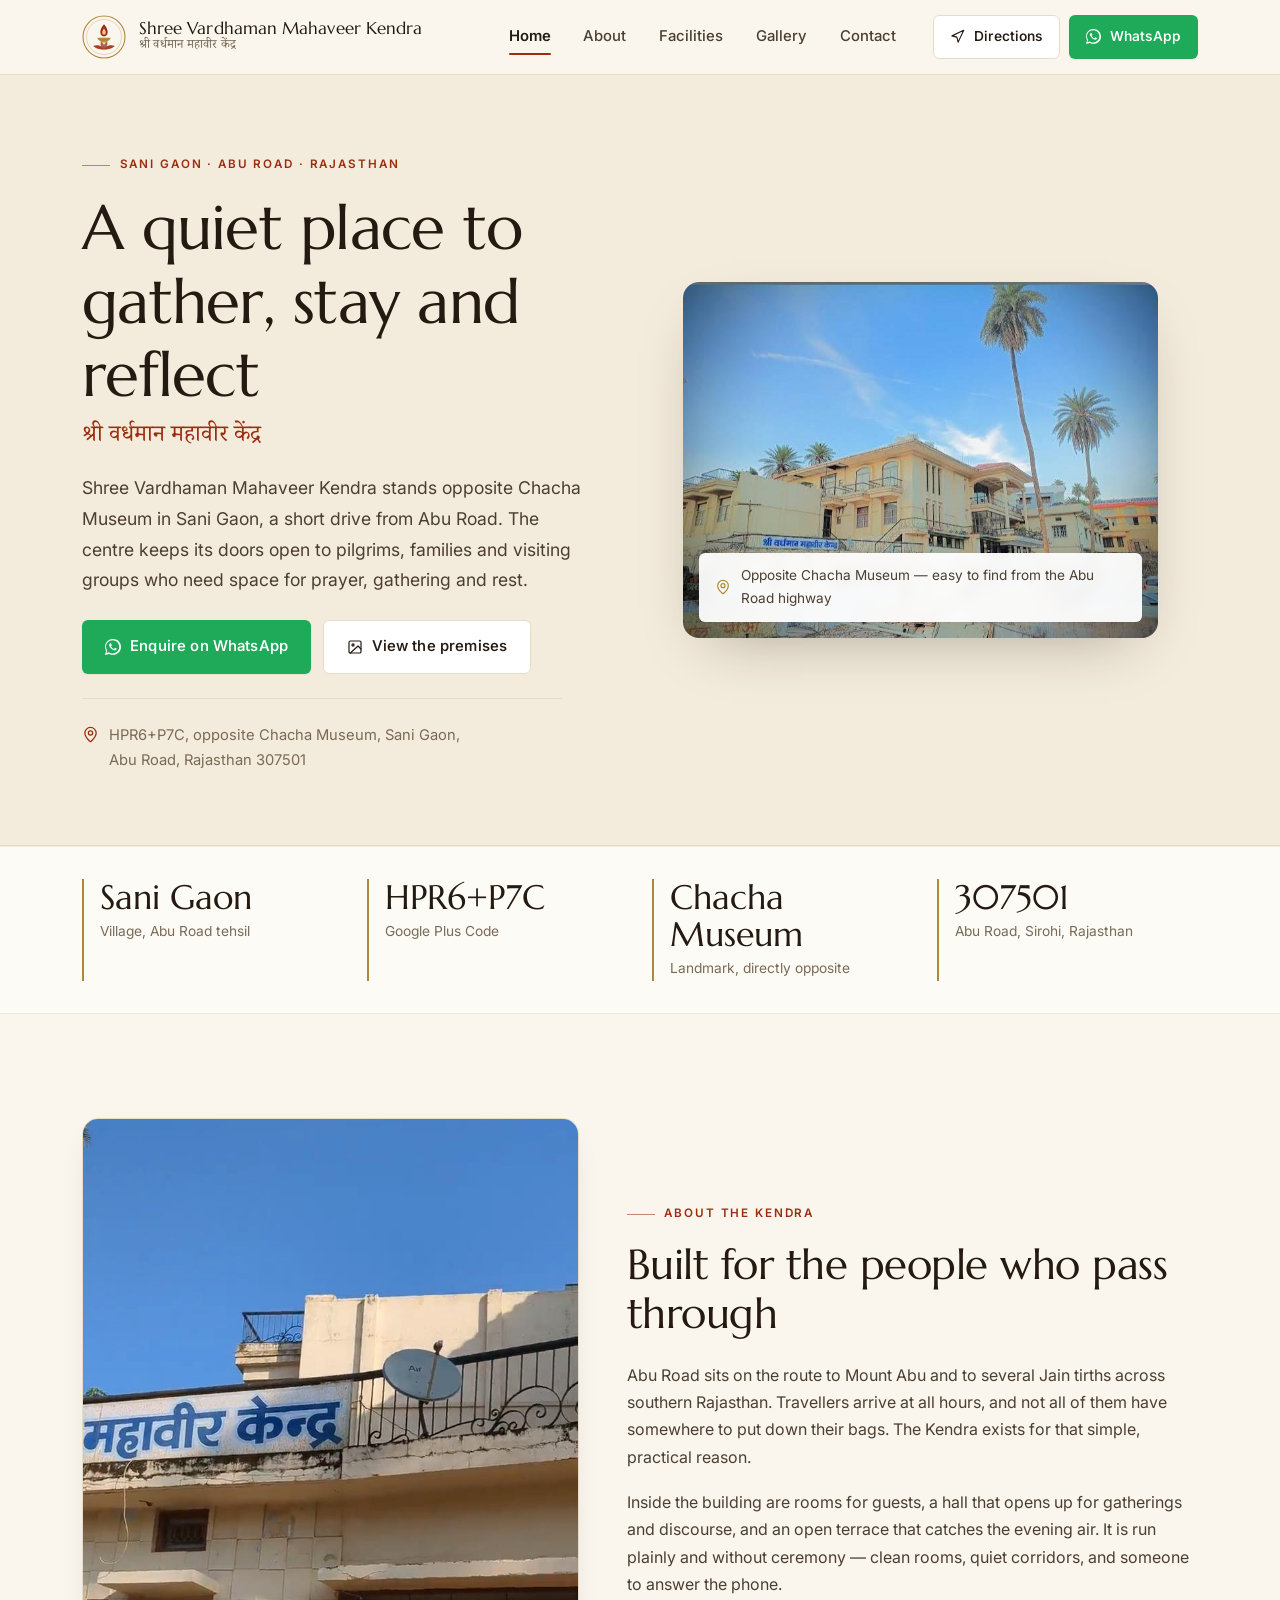
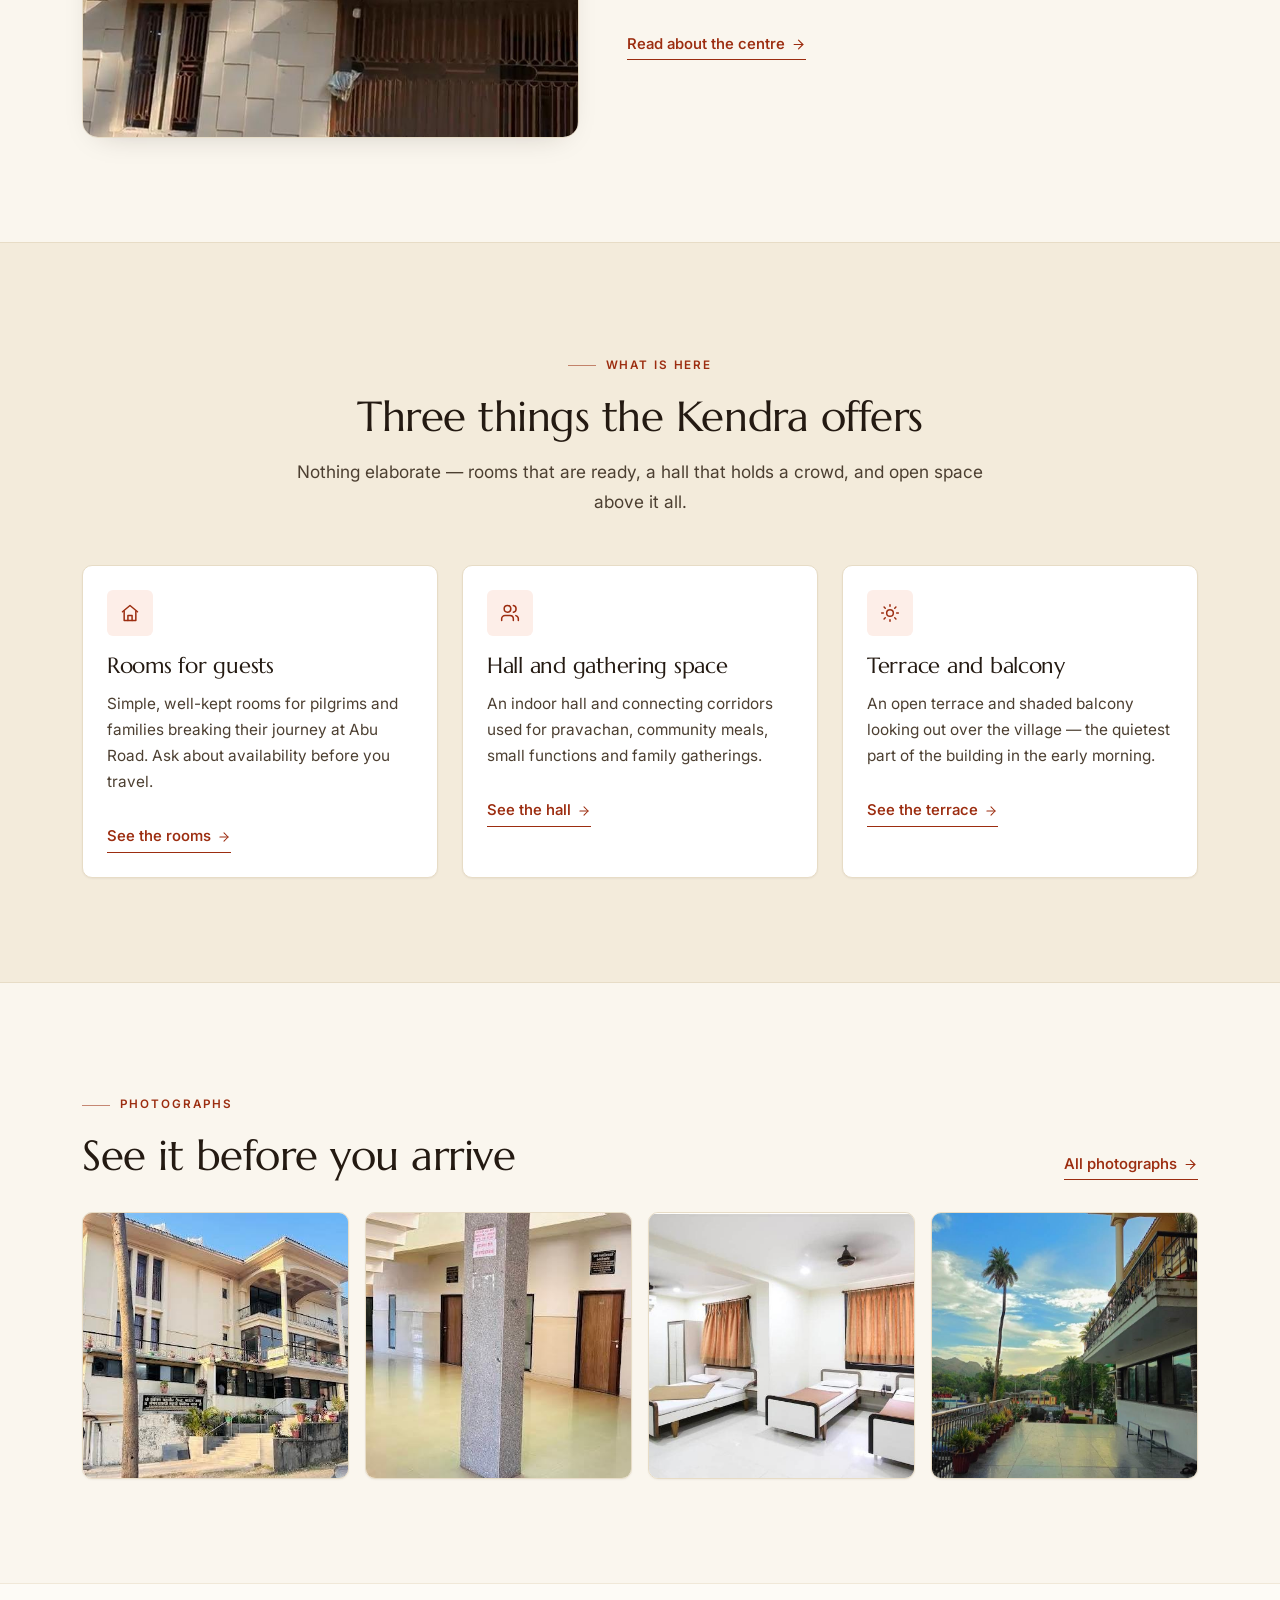
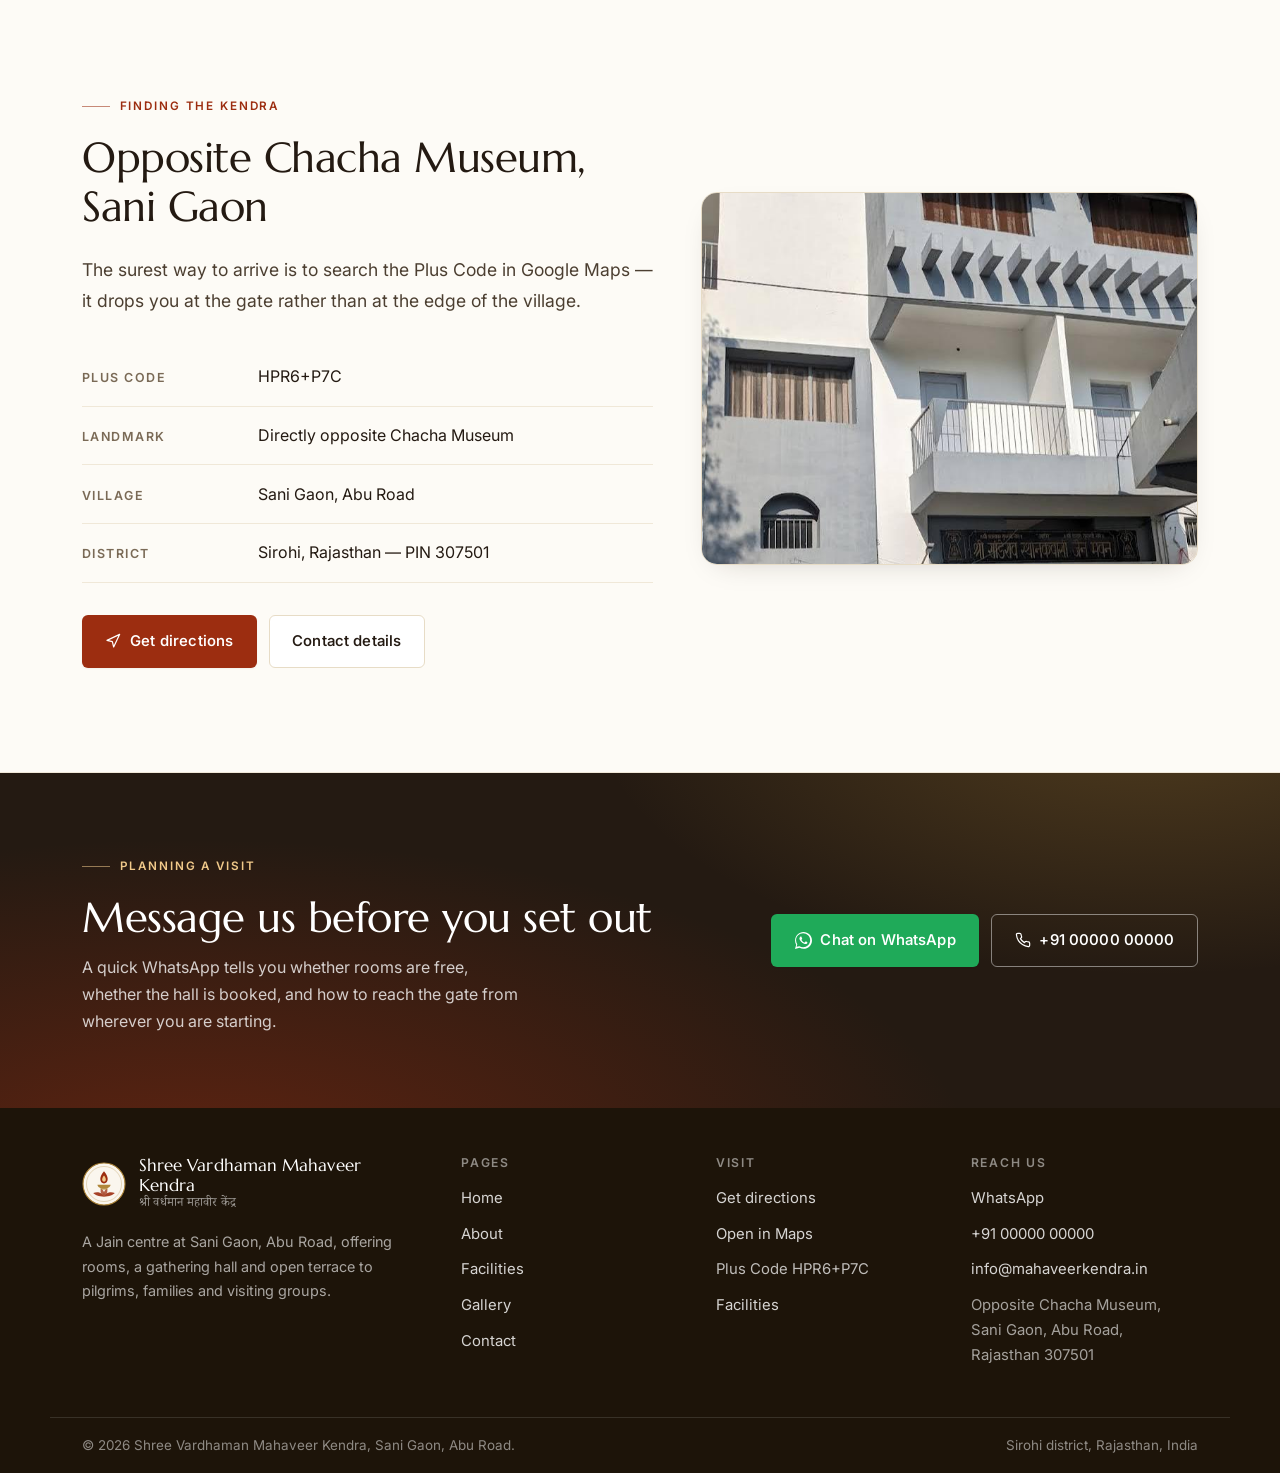
==== index.html @ c3f1556b "Build five-page static site for Shree Vardhaman Mahaveer Kendra Replaces the single-page Hindi proto" ====
<!DOCTYPE html>
<html lang="en">
<head>
<meta charset="UTF-8">
<meta name="viewport" content="width=device-width, initial-scale=1">
<title>Shree Vardhaman Mahaveer Kendra — Sani Gaon, Abu Road, Rajasthan</title>
<meta name="description" content="Shree Vardhaman Mahaveer Kendra is a Jain centre at Sani Gaon, Abu Road, Rajasthan, opposite Chacha Museum. See the premises, facilities, photographs, address and directions.">
<link rel="canonical" href="https://mahaveerkendra.in/">
<meta name="robots" content="index, follow">

<meta property="og:type" content="website">
<meta property="og:title" content="Shree Vardhaman Mahaveer Kendra — Sani Gaon, Abu Road">
<meta property="og:description" content="A Jain centre at Sani Gaon, Abu Road, Rajasthan, opposite Chacha Museum. Premises, facilities, photographs and directions.">
<meta property="og:image" content="assets/images/exterior.jpeg">
<meta property="og:locale" content="en_IN">
<meta name="twitter:card" content="summary_large_image">
<meta name="twitter:title" content="Shree Vardhaman Mahaveer Kendra">
<meta name="twitter:description" content="A Jain centre at Sani Gaon, Abu Road, Rajasthan, opposite Chacha Museum.">
<meta name="twitter:image" content="assets/images/exterior.jpeg">

<link rel="icon" type="image/svg+xml" href="assets/img/kendra-mark.svg">
<link rel="preconnect" href="https://fonts.googleapis.com">
<link rel="preconnect" href="https://fonts.gstatic.com" crossorigin>
<link href="https://fonts.googleapis.com/css2?family=Marcellus&family=Inter:wght@400;500;600&family=Noto+Serif+Devanagari:wght@400;600&display=swap" rel="stylesheet">
<link rel="stylesheet" href="assets/css/site.css">
<noscript><style>.reveal{opacity:1!important;transform:none!important}</style></noscript>
</head>
<body>

<a class="skip-link" href="#main">Skip to content</a>

<!-- Icon sprite ------------------------------------------------------------ -->
<svg width="0" height="0" style="position:absolute" aria-hidden="true" focusable="false">
  <defs>
    <g id="i-pin" fill="none" stroke="currentColor" stroke-width="1.8" stroke-linecap="round" stroke-linejoin="round">
      <path d="M20 10c0 4.993-5.539 10.193-7.399 11.799a1 1 0 0 1-1.202 0C9.539 20.193 4 14.993 4 10a8 8 0 0 1 16 0"/><circle cx="12" cy="10" r="3"/>
    </g>
    <g id="i-nav" fill="none" stroke="currentColor" stroke-width="1.8" stroke-linecap="round" stroke-linejoin="round">
      <path d="M3 11l19-9-9 19-2-8-8-2z"/>
    </g>
    <g id="i-phone" fill="none" stroke="currentColor" stroke-width="1.8" stroke-linecap="round" stroke-linejoin="round">
      <path d="M22 16.92v3a2 2 0 0 1-2.18 2 19.79 19.79 0 0 1-8.63-3.07 19.5 19.5 0 0 1-6-6 19.79 19.79 0 0 1-3.07-8.67A2 2 0 0 1 4.11 2h3a2 2 0 0 1 2 1.72 12.84 12.84 0 0 0 .7 2.81 2 2 0 0 1-.45 2.11L8.09 9.91a16 16 0 0 0 6 6l1.27-1.27a2 2 0 0 1 2.11-.45 12.84 12.84 0 0 0 2.81.7A2 2 0 0 1 22 16.92z"/>
    </g>
    <g id="i-mail" fill="none" stroke="currentColor" stroke-width="1.8" stroke-linecap="round" stroke-linejoin="round">
      <rect x="2" y="4" width="20" height="16" rx="2"/><path d="m22 7-8.97 5.7a1.94 1.94 0 0 1-2.06 0L2 7"/>
    </g>
    <g id="i-arrow" fill="none" stroke="currentColor" stroke-width="1.8" stroke-linecap="round" stroke-linejoin="round">
      <path d="M5 12h14"/><path d="m12 5 7 7-7 7"/>
    </g>
    <g id="i-check" fill="none" stroke="currentColor" stroke-width="2.1" stroke-linecap="round" stroke-linejoin="round">
      <path d="M20 6 9 17l-5-5"/>
    </g>
    <g id="i-clock" fill="none" stroke="currentColor" stroke-width="1.8" stroke-linecap="round" stroke-linejoin="round">
      <circle cx="12" cy="12" r="9"/><path d="M12 7v5l3.5 2"/>
    </g>
    <g id="i-home" fill="none" stroke="currentColor" stroke-width="1.8" stroke-linecap="round" stroke-linejoin="round">
      <path d="M3 10.5 12 3l9 7.5"/><path d="M5 9.8V21h14V9.8"/><path d="M9.5 21v-6h5v6"/>
    </g>
    <g id="i-users" fill="none" stroke="currentColor" stroke-width="1.8" stroke-linecap="round" stroke-linejoin="round">
      <path d="M16 21v-2a4 4 0 0 0-4-4H6a4 4 0 0 0-4 4v2"/><circle cx="9" cy="7" r="4"/><path d="M22 21v-2a4 4 0 0 0-3-3.87"/><path d="M16 3.13A4 4 0 0 1 16 11"/>
    </g>
    <g id="i-image" fill="none" stroke="currentColor" stroke-width="1.8" stroke-linecap="round" stroke-linejoin="round">
      <rect x="3" y="3" width="18" height="18" rx="2"/><circle cx="9" cy="9" r="1.6"/><path d="m21 15-4.5-4.5L5 21"/>
    </g>
    <g id="i-sun" fill="none" stroke="currentColor" stroke-width="1.8" stroke-linecap="round" stroke-linejoin="round">
      <circle cx="12" cy="12" r="4"/><path d="M12 2v2M12 20v2M2 12h2M20 12h2M4.9 4.9l1.4 1.4M17.7 17.7l1.4 1.4M19.1 4.9l-1.4 1.4M6.3 17.7l-1.4 1.4"/>
    </g>
    <g id="i-copy" fill="none" stroke="currentColor" stroke-width="1.8" stroke-linecap="round" stroke-linejoin="round">
      <rect x="9" y="9" width="12" height="12" rx="2"/><path d="M5 15H4a2 2 0 0 1-2-2V4a2 2 0 0 1 2-2h9a2 2 0 0 1 2 2v1"/>
    </g>
    <g id="i-left" fill="none" stroke="currentColor" stroke-width="2" stroke-linecap="round" stroke-linejoin="round">
      <path d="m15 18-6-6 6-6"/>
    </g>
    <g id="i-right" fill="none" stroke="currentColor" stroke-width="2" stroke-linecap="round" stroke-linejoin="round">
      <path d="m9 18 6-6-6-6"/>
    </g>
    <g id="i-x" fill="none" stroke="currentColor" stroke-width="2" stroke-linecap="round" stroke-linejoin="round">
      <path d="M18 6 6 18M6 6l12 12"/>
    </g>
    <g id="i-bars" fill="none" stroke="currentColor" stroke-width="1.8" stroke-linecap="round">
      <path d="M4 7h16M4 12h16M4 17h16"/>
    </g>
    <path id="i-wa" fill="currentColor" d="M17.472 14.382c-.297-.149-1.758-.867-2.03-.967-.273-.099-.471-.148-.67.15-.197.297-.767.966-.94 1.164-.173.199-.347.223-.644.075-.297-.15-1.255-.463-2.39-1.475-.883-.788-1.48-1.761-1.653-2.059-.173-.297-.018-.458.13-.606.134-.133.347-.347.52-.52.174-.174.232-.298.347-.497.115-.198.057-.371-.058-.52-.116-.148-.64-1.544-.877-2.11-.232-.556-.468-.48-.643-.49-.167-.008-.357-.01-.547-.01-.19 0-.498.07-.757.37-.26.3-.99.967-.99 2.36 0 1.392 1.014 2.737 1.155 2.926.14.19 1.95 2.98 4.72 4.18.66.284 1.175.454 1.577.58.663.21 1.266.18 1.743.11.52-.077 1.6-.654 1.826-1.286.226-.632.226-1.174.158-1.286-.067-.112-.26-.18-.557-.33m-5.446 7.443h-.016c-1.77 0-3.524-.48-5.055-1.38l-.36-.214-3.75.975 1.005-3.645-.239-.375c-.99-1.576-1.516-3.391-1.516-5.26 0-5.445 4.455-9.885 9.942-9.885 2.654 0 5.145 1.035 7.021 2.91 1.875 1.859 2.909 4.35 2.909 6.99-.004 5.444-4.46 9.885-9.935 9.885M20.52 3.449C18.24 1.245 15.24 0 12.045 0 5.463 0 .104 5.334.101 11.893c0 2.096.549 4.14 1.595 5.945L0 24l6.335-1.652c1.746.943 3.7 1.444 5.71 1.447 6.585 0 11.946-5.336 11.95-11.896 0-3.176-1.24-6.165-3.495-8.411"/>
  </defs>
</svg>

<!-- Header ---------------------------------------------------------------- -->
<header class="masthead">
  <div class="shell masthead__bar">
    <a class="brand" href="index.html" aria-label="Shree Vardhaman Mahaveer Kendra — home">
      <img class="brand__mark" src="assets/img/kendra-mark.svg" alt="" width="44" height="44">
      <span class="brand__text">
        <span class="brand__en">Shree Vardhaman Mahaveer Kendra</span>
        <span class="brand__hi">श्री वर्धमान महावीर केंद्र</span>
      </span>
    </a>

    <nav class="nav" aria-label="Main">
      <a class="nav__link" href="index.html" aria-current="page">Home</a>
      <a class="nav__link" href="about.html">About</a>
      <a class="nav__link" href="facilities.html">Facilities</a>
      <a class="nav__link" href="gallery.html">Gallery</a>
      <a class="nav__link" href="contact.html">Contact</a>
    </nav>

    <div class="masthead__actions">
      <a class="btn btn--ghost btn--sm" href="#" data-dir>
        <svg width="15" height="15" viewBox="0 0 24 24" aria-hidden="true"><use href="#i-nav"/></svg>
        Directions
      </a>
      <a class="btn btn--wa btn--sm" href="#" data-wa>
        <svg width="15" height="15" viewBox="0 0 24 24" aria-hidden="true"><use href="#i-wa"/></svg>
        WhatsApp
      </a>
    </div>

    <button class="burger" type="button" aria-expanded="false" aria-controls="site-drawer" aria-label="Open menu">
      <svg class="burger__bars" width="22" height="22" viewBox="0 0 24 24" aria-hidden="true"><use href="#i-bars"/></svg>
      <svg class="burger__x" width="20" height="20" viewBox="0 0 24 24" aria-hidden="true"><use href="#i-x"/></svg>
    </button>
  </div>

  <div class="drawer" id="site-drawer">
    <div class="shell">
      <ul class="drawer__list">
        <li><a href="index.html" aria-current="page">Home</a></li>
        <li><a href="about.html">About</a></li>
        <li><a href="facilities.html">Facilities</a></li>
        <li><a href="gallery.html">Gallery</a></li>
        <li><a href="contact.html">Contact</a></li>
      </ul>
      <div class="drawer__actions">
        <a class="btn btn--wa btn--block" href="#" data-wa>
          <svg width="16" height="16" viewBox="0 0 24 24" aria-hidden="true"><use href="#i-wa"/></svg>
          Chat on WhatsApp
        </a>
        <a class="btn btn--ghost btn--block" href="#" data-dir>
          <svg width="16" height="16" viewBox="0 0 24 24" aria-hidden="true"><use href="#i-nav"/></svg>
          Get directions
        </a>
      </div>
    </div>
  </div>
</header>

<main id="main">

  <!-- Hero ---------------------------------------------------------------- -->
  <section class="hero">
    <div class="shell hero__grid">
      <div class="hero__copy">
        <p class="eyebrow">Sani Gaon · Abu Road · Rajasthan</p>
        <h1>A quiet place to gather, stay and reflect</h1>
        <p class="hero__hi">श्री वर्धमान महावीर केंद्र</p>
        <p class="lede hero__lede">
          Shree Vardhaman Mahaveer Kendra stands opposite Chacha Museum in Sani Gaon,
          a short drive from Abu Road. The centre keeps its doors open to pilgrims,
          families and visiting groups who need space for prayer, gathering and rest.
        </p>

        <div class="btn-row hero__btns">
          <a class="btn btn--wa" href="#" data-wa>
            <svg width="16" height="16" viewBox="0 0 24 24" aria-hidden="true"><use href="#i-wa"/></svg>
            Enquire on WhatsApp
          </a>
          <a class="btn btn--ghost" href="gallery.html">
            <svg width="16" height="16" viewBox="0 0 24 24" aria-hidden="true"><use href="#i-image"/></svg>
            View the premises
          </a>
        </div>

        <p class="hero__meta">
          <svg width="17" height="17" viewBox="0 0 24 24" aria-hidden="true"><use href="#i-pin"/></svg>
          <span>HPR6+P7C, opposite Chacha Museum, Sani Gaon,<br>Abu Road, Rajasthan 307501</span>
        </p>
      </div>

      <figure class="hero__figure">
        <img src="assets/images/exterior.jpeg"
             alt="The exterior of Shree Vardhaman Mahaveer Kendra in Sani Gaon, Abu Road"
             width="1200" height="900" fetchpriority="high">
        <figcaption class="hero__badge">
          <svg width="16" height="16" viewBox="0 0 24 24" aria-hidden="true"><use href="#i-pin"/></svg>
          <span>Opposite Chacha Museum — easy to find from the Abu Road highway</span>
        </figcaption>
      </figure>
    </div>
  </section>

  <!-- Quick facts --------------------------------------------------------- -->
  <section class="section--alt">
    <div class="shell" style="padding-block: var(--s5)">
      <div class="stats reveal">
        <div class="stat">
          <p class="stat__n">Sani Gaon</p>
          <p class="stat__l">Village, Abu Road tehsil</p>
        </div>
        <div class="stat">
          <p class="stat__n">HPR6+P7C</p>
          <p class="stat__l">Google Plus Code</p>
        </div>
        <div class="stat">
          <p class="stat__n">Chacha Museum</p>
          <p class="stat__l">Landmark, directly opposite</p>
        </div>
        <div class="stat">
          <p class="stat__n">307501</p>
          <p class="stat__l">Abu Road, Sirohi, Rajasthan</p>
        </div>
      </div>
    </div>
  </section>

  <!-- About preview ------------------------------------------------------- -->
  <section class="section">
    <div class="shell split split--wide-right">
      <div class="framed framed--tall reveal">
        <img src="assets/images/sign.jpeg"
             alt="The nameplate of Mahaveer Kendra on the outer wall of the building"
             width="900" height="1125" loading="lazy">
      </div>

      <div class="reveal" data-delay="90">
        <p class="eyebrow">About the Kendra</p>
        <h2 class="u-mt-3">Built for the people who pass through</h2>
        <div class="prose u-mt-4">
          <p>
            Abu Road sits on the route to Mount Abu and to several Jain tirths across
            southern Rajasthan. Travellers arrive at all hours, and not all of them
            have somewhere to put down their bags. The Kendra exists for that simple,
            practical reason.
          </p>
          <p>
            Inside the building are rooms for guests, a hall that opens up for
            gatherings and discourse, and an open terrace that catches the evening air.
            It is run plainly and without ceremony — clean rooms, quiet corridors,
            and someone to answer the phone.
          </p>
        </div>
        <p class="u-mt-5">
          <a class="text-link" href="about.html">
            Read about the centre
            <svg width="15" height="15" viewBox="0 0 24 24" aria-hidden="true"><use href="#i-arrow"/></svg>
          </a>
        </p>
      </div>
    </div>
  </section>

  <!-- Facilities preview -------------------------------------------------- -->
  <section class="section section--deep">
    <div class="shell">
      <div class="section-head section-head--center reveal">
        <p class="eyebrow">What is here</p>
        <h2>Three things the Kendra offers</h2>
        <p class="lede">
          Nothing elaborate — rooms that are ready, a hall that holds a crowd,
          and open space above it all.
        </p>
      </div>

      <div class="grid grid--3 u-mt-6">
        <article class="card card--hover reveal">
          <span class="card__icon">
            <svg width="20" height="20" viewBox="0 0 24 24" aria-hidden="true"><use href="#i-home"/></svg>
          </span>
          <h3>Rooms for guests</h3>
          <p>
            Simple, well-kept rooms for pilgrims and families breaking their journey
            at Abu Road. Ask about availability before you travel.
          </p>
          <p class="u-mt-3">
            <a class="text-link" href="facilities.html#stay">See the rooms
              <svg width="14" height="14" viewBox="0 0 24 24" aria-hidden="true"><use href="#i-arrow"/></svg>
            </a>
          </p>
        </article>

        <article class="card card--hover reveal" data-delay="90">
          <span class="card__icon">
            <svg width="20" height="20" viewBox="0 0 24 24" aria-hidden="true"><use href="#i-users"/></svg>
          </span>
          <h3>Hall and gathering space</h3>
          <p>
            An indoor hall and connecting corridors used for pravachan, community
            meals, small functions and family gatherings.
          </p>
          <p class="u-mt-3">
            <a class="text-link" href="facilities.html#hall">See the hall
              <svg width="14" height="14" viewBox="0 0 24 24" aria-hidden="true"><use href="#i-arrow"/></svg>
            </a>
          </p>
        </article>

        <article class="card card--hover reveal" data-delay="180">
          <span class="card__icon">
            <svg width="20" height="20" viewBox="0 0 24 24" aria-hidden="true"><use href="#i-sun"/></svg>
          </span>
          <h3>Terrace and balcony</h3>
          <p>
            An open terrace and shaded balcony looking out over the village — the
            quietest part of the building in the early morning.
          </p>
          <p class="u-mt-3">
            <a class="text-link" href="facilities.html#open">See the terrace
              <svg width="14" height="14" viewBox="0 0 24 24" aria-hidden="true"><use href="#i-arrow"/></svg>
            </a>
          </p>
        </article>
      </div>
    </div>
  </section>

  <!-- Gallery preview ----------------------------------------------------- -->
  <section class="section">
    <div class="shell">
      <div class="section-head reveal" style="display:flex; align-items:flex-end; justify-content:space-between; gap:2rem; max-width:none; flex-wrap:wrap">
        <div>
          <p class="eyebrow">Photographs</p>
          <h2 class="u-mt-3">See it before you arrive</h2>
        </div>
        <a class="text-link" href="gallery.html">
          All photographs
          <svg width="15" height="15" viewBox="0 0 24 24" aria-hidden="true"><use href="#i-arrow"/></svg>
        </a>
      </div>

      <div class="strip u-mt-5 reveal">
        <a href="gallery.html" aria-label="Gallery: front of the building">
          <img src="assets/images/front.jpeg" alt="The front of the Kendra building" width="600" height="600" loading="lazy">
        </a>
        <a href="gallery.html" aria-label="Gallery: inner corridor">
          <img src="assets/images/hall.jpeg" alt="An inner corridor of the Kendra" width="600" height="600" loading="lazy">
        </a>
        <a href="gallery.html" aria-label="Gallery: guest room">
          <img src="assets/images/room-2.jpeg" alt="A guest room inside the Kendra" width="600" height="600" loading="lazy">
        </a>
        <a href="gallery.html" aria-label="Gallery: open terrace">
          <img src="assets/images/terrace.jpeg" alt="The open terrace of the Kendra" width="600" height="600" loading="lazy">
        </a>
      </div>
    </div>
  </section>

  <!-- Location ------------------------------------------------------------ -->
  <section class="section section--alt">
    <div class="shell split split--wide-left">
      <div class="reveal">
        <p class="eyebrow">Finding the Kendra</p>
        <h2 class="u-mt-3">Opposite Chacha Museum, Sani Gaon</h2>
        <p class="lede u-mt-4">
          The surest way to arrive is to search the Plus Code in Google Maps —
          it drops you at the gate rather than at the edge of the village.
        </p>

        <ul class="facts u-mt-5">
          <li><span class="facts__k">Plus Code</span><span class="facts__v">HPR6+P7C</span></li>
          <li><span class="facts__k">Landmark</span><span class="facts__v">Directly opposite Chacha Museum</span></li>
          <li><span class="facts__k">Village</span><span class="facts__v">Sani Gaon, Abu Road</span></li>
          <li><span class="facts__k">District</span><span class="facts__v">Sirohi, Rajasthan — PIN 307501</span></li>
        </ul>

        <div class="btn-row u-mt-5">
          <a class="btn btn--primary" href="#" data-dir>
            <svg width="16" height="16" viewBox="0 0 24 24" aria-hidden="true"><use href="#i-nav"/></svg>
            Get directions
          </a>
          <a class="btn btn--ghost" href="contact.html">Contact details</a>
        </div>
      </div>

      <div class="framed reveal" data-delay="90">
        <img src="assets/images/facade.jpeg"
             alt="The building and entrance of Shree Vardhaman Mahaveer Kendra"
             width="1000" height="750" loading="lazy">
      </div>
    </div>
  </section>

  <!-- CTA ----------------------------------------------------------------- -->
  <section class="cta">
    <div class="shell cta__inner">
      <div>
        <p class="eyebrow">Planning a visit</p>
        <h2 class="u-mt-3">Message us before you set out</h2>
        <p>
          A quick WhatsApp tells you whether rooms are free, whether the hall is
          booked, and how to reach the gate from wherever you are starting.
        </p>
      </div>
      <div class="btn-row">
        <a class="btn btn--wa" href="#" data-wa>
          <svg width="17" height="17" viewBox="0 0 24 24" aria-hidden="true"><use href="#i-wa"/></svg>
          Chat on WhatsApp
        </a>
        <a class="btn btn--quiet" href="#" data-tel>
          <svg width="16" height="16" viewBox="0 0 24 24" aria-hidden="true"><use href="#i-phone"/></svg>
          <span data-phone-text>Call</span>
        </a>
      </div>
    </div>
  </section>

</main>

<!-- Footer ---------------------------------------------------------------- -->
<footer class="footer">
  <div class="shell footer__grid">
    <div>
      <div class="brand">
        <img class="brand__mark" src="assets/img/kendra-mark.svg" alt="" width="44" height="44">
        <span class="brand__text">
          <span class="brand__en">Shree Vardhaman Mahaveer Kendra</span>
          <span class="brand__hi">श्री वर्धमान महावीर केंद्र</span>
        </span>
      </div>
      <p class="footer__blurb">
        A Jain centre at Sani Gaon, Abu Road, offering rooms, a gathering hall and
        open terrace to pilgrims, families and visiting groups.
      </p>
    </div>

    <nav aria-label="Footer">
      <h3>Pages</h3>
      <ul class="footer__list">
        <li><a href="index.html">Home</a></li>
        <li><a href="about.html">About</a></li>
        <li><a href="facilities.html">Facilities</a></li>
        <li><a href="gallery.html">Gallery</a></li>
        <li><a href="contact.html">Contact</a></li>
      </ul>
    </nav>

    <div>
      <h3>Visit</h3>
      <ul class="footer__list">
        <li><a href="#" data-dir>Get directions</a></li>
        <li><a href="#" data-map>Open in Maps</a></li>
        <li>Plus Code HPR6+P7C</li>
        <li><a href="facilities.html">Facilities</a></li>
      </ul>
    </div>

    <div>
      <h3>Reach us</h3>
      <ul class="footer__list">
        <li><a href="#" data-wa>WhatsApp</a></li>
        <li><a href="#" data-tel data-phone-text>Phone</a></li>
        <li><a href="#" data-mail data-mail-text>Email</a></li>
        <li style="color:rgba(255,255,255,0.6)">
          Opposite Chacha Museum,<br>Sani Gaon, Abu Road,<br>Rajasthan 307501
        </li>
      </ul>
    </div>
  </div>

  <div class="shell footer__bar">
    <p>© <span data-year>2026</span> Shree Vardhaman Mahaveer Kendra, Sani Gaon, Abu Road.</p>
    <p>Sirohi district, Rajasthan, India</p>
  </div>
</footer>

<!-- Floating WhatsApp ----------------------------------------------------- -->
<a class="wa-float" href="#" data-wa aria-label="Chat with the Kendra on WhatsApp">
  <svg width="22" height="22" viewBox="0 0 24 24" aria-hidden="true"><use href="#i-wa"/></svg>
  <span class="wa-float__label">WhatsApp</span>
</a>

<script type="application/ld+json">
{
  "@context": "https://schema.org",
  "@type": "PlaceOfWorship",
  "name": "Shree Vardhaman Mahaveer Kendra",
  "alternateName": "श्री वर्धमान महावीर केंद्र",
  "description": "A Jain centre at Sani Gaon, Abu Road, Rajasthan, offering rooms, a gathering hall and an open terrace to pilgrims and visiting groups.",
  "image": "assets/images/exterior.jpeg",
  "address": {
    "@type": "PostalAddress",
    "streetAddress": "HPR6+P7C, opposite Chacha Museum, Sani Gaon",
    "addressLocality": "Abu Road",
    "addressRegion": "Rajasthan",
    "postalCode": "307501",
    "addressCountry": "IN"
  },
  "areaServed": "Abu Road, Sirohi, Rajasthan"
}
</script>

<script src="assets/js/site.js"></script>
</body>
</html>
---- assets/css/site.css ----
/* ==========================================================================
   Shree Vardhaman Mahaveer Kendra — site stylesheet
   Sani Gaon, Abu Road, Rajasthan
   ========================================================================== */

/* --- Tokens -------------------------------------------------------------- */

:root {
  /* Surfaces */
  --paper:        #faf6ee;
  --paper-deep:   #f3ebdb;
  --surface:      #ffffff;
  --surface-alt:  #fdfbf6;
  --ink:          #241a12;
  --ink-soft:     #4c3f31;
  --ink-muted:    #7a6a56;
  --line:         #e7dcc6;
  --line-soft:    #f0e8d8;

  /* Brand */
  --brick:        #9c2d10;
  --brick-deep:   #7a2209;
  --brick-tint:   #fdeee8;
  --gold:         #b0873a;
  --gold-tint:    #f8f0dd;
  --whatsapp:     #1faa59;
  --whatsapp-ink: #117a3d;

  /* Type */
  --display: "Marcellus", "Noto Serif Devanagari", Georgia, serif;
  --body: "Inter", "Noto Sans Devanagari", system-ui, -apple-system, sans-serif;

  /* Space scale */
  --s1: 0.5rem;
  --s2: 0.75rem;
  --s3: 1rem;
  --s4: 1.5rem;
  --s5: 2rem;
  --s6: 3rem;
  --s7: 4.5rem;
  --s8: 6.5rem;

  /* Shape */
  --r-sm: 6px;
  --r-md: 10px;
  --r-lg: 16px;
  --r-pill: 999px;

  /* Elevation — deliberately restrained */
  --lift-1: 0 1px 2px rgba(36, 26, 18, 0.05);
  --lift-2: 0 10px 30px -18px rgba(36, 26, 18, 0.28);
  --lift-3: 0 22px 60px -28px rgba(36, 26, 18, 0.38);

  --shell: 1180px;
  --shell-narrow: 760px;
}

/* --- Reset --------------------------------------------------------------- */

*,
*::before,
*::after { box-sizing: border-box; }

html {
  -webkit-text-size-adjust: 100%;
  scroll-behavior: smooth;
  scroll-padding-top: 6rem;
}

body {
  margin: 0;
  background: var(--paper);
  color: var(--ink);
  font-family: var(--body);
  font-size: 1rem;
  line-height: 1.7;
  -webkit-font-smoothing: antialiased;
  text-rendering: optimizeLegibility;
}

img,
svg,
iframe { display: block; max-width: 100%; }

img { height: auto; }

h1, h2, h3, h4 {
  font-family: var(--display);
  font-weight: 400;
  line-height: 1.18;
  letter-spacing: -0.012em;
  margin: 0;
  color: var(--ink);
}

h1 { font-size: clamp(2.3rem, 1.5rem + 3.4vw, 3.9rem); }
h2 { font-size: clamp(1.75rem, 1.3rem + 1.8vw, 2.6rem); }
h3 { font-size: clamp(1.18rem, 1.05rem + 0.5vw, 1.4rem); }
h4 { font-size: 1.05rem; }

p { margin: 0; }

a { color: var(--brick); text-decoration-thickness: 1px; text-underline-offset: 3px; }
a:hover { color: var(--brick-deep); }

ul, ol { margin: 0; padding: 0; }

button { font: inherit; }

:focus-visible {
  outline: 2px solid var(--brick);
  outline-offset: 3px;
  border-radius: 4px;
}

@media (prefers-reduced-motion: reduce) {
  html { scroll-behavior: auto; }
  *, *::before, *::after {
    animation-duration: 0.01ms !important;
    transition-duration: 0.01ms !important;
  }
}

/* --- Layout primitives --------------------------------------------------- */

.shell {
  width: 100%;
  max-width: var(--shell);
  margin-inline: auto;
  padding-inline: 1.25rem;
}

@media (min-width: 640px) { .shell { padding-inline: 2rem; } }

.section { padding-block: var(--s7); }
.section--tight { padding-block: var(--s6); }
.section--alt { background: var(--surface-alt); border-block: 1px solid var(--line-soft); }
.section--deep { background: var(--paper-deep); border-block: 1px solid var(--line); }

@media (min-width: 900px) {
  .section { padding-block: var(--s8); }
  .section--tight { padding-block: var(--s7); }
}

.skip-link {
  position: absolute;
  left: 1rem;
  top: -4rem;
  z-index: 200;
  background: var(--ink);
  color: #fff;
  padding: 0.7rem 1.1rem;
  border-radius: var(--r-sm);
  font-size: 0.9rem;
  text-decoration: none;
  transition: top 0.18s ease;
}
.skip-link:focus { top: 1rem; color: #fff; }

/* --- Eyebrow + section heads --------------------------------------------- */

.eyebrow {
  display: inline-flex;
  align-items: center;
  gap: 0.6rem;
  font-size: 0.73rem;
  font-weight: 600;
  letter-spacing: 0.16em;
  text-transform: uppercase;
  color: var(--brick);
  margin: 0;
}

.eyebrow::before {
  content: "";
  width: 1.75rem;
  height: 1px;
  background: currentColor;
  opacity: 0.55;
}

.eyebrow--plain::before { display: none; }

.section-head { max-width: 46rem; }
.section-head > * + * { margin-top: var(--s3); }
.section-head .lede { color: var(--ink-soft); font-size: 1.08rem; }

.section-head--center {
  margin-inline: auto;
  text-align: center;
}
.section-head--center .eyebrow { justify-content: center; }

.lede { font-size: 1.1rem; line-height: 1.75; color: var(--ink-soft); }

.prose > * + * { margin-top: 1.15rem; }
.prose p { color: var(--ink-soft); }
.prose h3 { margin-top: 2.25rem; }

/* --- Buttons ------------------------------------------------------------- */

.btn {
  display: inline-flex;
  align-items: center;
  justify-content: center;
  gap: 0.55rem;
  padding: 0.82rem 1.4rem;
  border: 1px solid transparent;
  border-radius: var(--r-sm);
  font-size: 0.93rem;
  font-weight: 550;
  letter-spacing: 0.01em;
  text-decoration: none;
  cursor: pointer;
  transition: background-color 0.18s ease, border-color 0.18s ease,
              color 0.18s ease, transform 0.18s ease, box-shadow 0.18s ease;
}

.btn:active { transform: translateY(1px); }

.btn svg { flex: none; }

.btn--primary {
  background: var(--brick);
  color: #fff;
  box-shadow: var(--lift-1);
}
.btn--primary:hover { background: var(--brick-deep); color: #fff; }

.btn--ghost {
  background: var(--surface);
  border-color: var(--line);
  color: var(--ink);
}
.btn--ghost:hover { background: var(--paper-deep); border-color: #d8c9ab; color: var(--ink); }

.btn--quiet {
  background: transparent;
  border-color: rgba(255, 255, 255, 0.45);
  color: #fff;
}
.btn--quiet:hover { background: rgba(255, 255, 255, 0.12); color: #fff; }

.btn--wa {
  background: var(--whatsapp);
  color: #fff;
  box-shadow: var(--lift-1);
}
.btn--wa:hover { background: var(--whatsapp-ink); color: #fff; }

.btn--sm { padding: 0.6rem 1rem; font-size: 0.86rem; }
.btn--block { width: 100%; }

.btn-row {
  display: flex;
  flex-wrap: wrap;
  gap: 0.75rem;
  align-items: center;
}

/* On narrow phones a stack of equal, full-width buttons reads better
   than a ragged wrap. */
@media (max-width: 430px) {
  .btn-row > .btn { flex: 1 1 100%; }
}

.text-link {
  display: inline-flex;
  align-items: center;
  gap: 0.4rem;
  font-size: 0.93rem;
  font-weight: 550;
  text-decoration: none;
  border-bottom: 1px solid currentColor;
  padding-bottom: 2px;
}
.text-link svg { transition: transform 0.18s ease; }
.text-link:hover svg { transform: translateX(3px); }

/* --- Header -------------------------------------------------------------- */

.masthead {
  position: sticky;
  top: 0;
  z-index: 60;
  background: rgba(250, 246, 238, 0.88);
  backdrop-filter: saturate(150%) blur(12px);
  border-bottom: 1px solid var(--line);
  transition: box-shadow 0.2s ease, background-color 0.2s ease;
}

.masthead.is-stuck {
  background: rgba(250, 246, 238, 0.97);
  box-shadow: 0 1px 0 var(--line), 0 12px 28px -26px rgba(36, 26, 18, 0.5);
}

.masthead__bar {
  display: flex;
  align-items: center;
  justify-content: space-between;
  gap: 1.5rem;
  min-height: 4.6rem;
}

.brand {
  display: inline-flex;
  align-items: center;
  gap: 0.8rem;
  text-decoration: none;
  color: inherit;
}

.brand__mark {
  width: 2.75rem;
  height: 2.75rem;
  flex: none;
}

.brand__text { display: grid; line-height: 1.25; }

.brand__hi {
  font-family: "Noto Serif Devanagari", var(--display);
  font-size: 0.78rem;
  letter-spacing: 0.02em;
  color: var(--ink-muted);
  order: 2;
}

.brand__en {
  font-family: var(--display);
  font-size: 1.04rem;
  letter-spacing: 0.005em;
  color: var(--ink);
  order: 1;
}

@media (max-width: 420px) {
  .brand__en { font-size: 0.93rem; }
  .brand__mark { width: 2.4rem; height: 2.4rem; }
}

.nav { display: none; }

@media (min-width: 1000px) {
  .nav {
    display: flex;
    align-items: center;
    gap: 0.35rem;
    margin-inline-start: auto;
  }
}

.nav__link {
  position: relative;
  display: inline-block;
  padding: 0.5rem 0.85rem;
  font-size: 0.93rem;
  font-weight: 500;
  color: var(--ink-soft);
  text-decoration: none;
  border-radius: var(--r-sm);
}

.nav__link:hover { color: var(--ink); background: rgba(176, 135, 58, 0.09); }

.nav__link::after {
  content: "";
  position: absolute;
  left: 0.85rem;
  right: 0.85rem;
  bottom: 0.16rem;
  height: 2px;
  background: var(--brick);
  border-radius: 2px;
  transform: scaleX(0);
  transition: transform 0.2s ease;
}

.nav__link[aria-current="page"] { color: var(--ink); font-weight: 600; }
.nav__link[aria-current="page"]::after { transform: scaleX(1); }

.masthead__actions {
  display: none;
  align-items: center;
  gap: 0.6rem;
}

@media (min-width: 1000px) { .masthead__actions { display: flex; } }

.burger {
  display: grid;
  place-items: center;
  width: 2.85rem;
  height: 2.85rem;
  margin-inline-start: auto;
  background: var(--surface);
  border: 1px solid var(--line);
  border-radius: var(--r-sm);
  color: var(--ink);
  cursor: pointer;
}

.burger:hover { background: var(--paper-deep); }

@media (min-width: 1000px) { .burger { display: none; } }

.burger__x { display: none; }
.burger[aria-expanded="true"] .burger__x { display: block; }
.burger[aria-expanded="true"] .burger__bars { display: none; }

.drawer {
  display: none;
  border-top: 1px solid var(--line);
  background: var(--paper);
}

.drawer.is-open { display: block; }

@media (min-width: 1000px) { .drawer, .drawer.is-open { display: none; } }

.drawer__list { list-style: none; }

.drawer__list a {
  display: flex;
  align-items: center;
  justify-content: space-between;
  padding: 1rem 0;
  border-bottom: 1px solid var(--line-soft);
  font-size: 1.02rem;
  color: var(--ink);
  text-decoration: none;
}

.drawer__list a[aria-current="page"] { color: var(--brick); font-weight: 600; }

.drawer__actions {
  display: grid;
  gap: 0.6rem;
  padding: 1.25rem 0 1.75rem;
}

/* --- Hero ---------------------------------------------------------------- */

.hero {
  position: relative;
  background: var(--paper-deep);
  border-bottom: 1px solid var(--line);
  overflow: hidden;
}

.hero__grid {
  display: grid;
  gap: var(--s5);
  padding-block: var(--s6) var(--s6);
  align-items: center;
}

@media (min-width: 940px) {
  .hero__grid {
    grid-template-columns: 1fr 1.08fr;
    gap: var(--s6);
    padding-block: var(--s7) var(--s7);
  }
}

.hero__copy > * + * { margin-top: var(--s3); }
.hero__copy h1 { margin-top: 1rem; }

.hero__hi {
  font-family: "Noto Serif Devanagari", var(--display);
  font-size: clamp(1.1rem, 0.95rem + 0.7vw, 1.45rem);
  color: var(--brick);
  margin-top: 0.35rem;
}

.hero__lede { max-width: 34rem; }

.hero__btns { margin-top: var(--s4) !important; }

.hero__meta {
  display: flex;
  align-items: flex-start;
  gap: 0.6rem;
  margin-top: var(--s4) !important;
  padding-top: var(--s4);
  border-top: 1px solid var(--line);
  font-size: 0.92rem;
  color: var(--ink-muted);
  max-width: 30rem;
}

.hero__meta svg { flex: none; margin-top: 0.22rem; color: var(--brick); }

.hero__figure {
  position: relative;
  border-radius: var(--r-lg);
  overflow: hidden;
  box-shadow: var(--lift-3);
  background: var(--surface);
}

.hero__figure img {
  width: 100%;
  aspect-ratio: 4 / 3;
  object-fit: cover;
}

.hero__badge {
  position: absolute;
  left: 1rem;
  bottom: 1rem;
  right: 1rem;
  display: flex;
  align-items: center;
  gap: 0.65rem;
  padding: 0.7rem 0.95rem;
  background: rgba(255, 255, 255, 0.94);
  backdrop-filter: blur(6px);
  border-radius: var(--r-sm);
  font-size: 0.85rem;
  color: var(--ink-soft);
  box-shadow: var(--lift-2);
}

.hero__badge svg { flex: none; color: var(--gold); }

/* Page banner (inner pages) */

.banner {
  position: relative;
  padding-block: var(--s6);
  background: var(--ink);
  color: #fff;
  overflow: hidden;
  isolation: isolate;
}

@media (min-width: 900px) { .banner { padding-block: var(--s7); } }

.banner__bg {
  position: absolute;
  inset: 0;
  z-index: -2;
}

.banner__bg img {
  width: 100%;
  height: 100%;
  object-fit: cover;
}

.banner::after {
  content: "";
  position: absolute;
  inset: 0;
  z-index: -1;
  background: linear-gradient(105deg, rgba(27, 18, 11, 0.93) 0%, rgba(27, 18, 11, 0.78) 48%, rgba(60, 30, 12, 0.6) 100%);
}

.banner h1 { color: #fff; max-width: 24ch; }

.banner .eyebrow { color: #f0c98a; }

.banner__lede {
  margin-top: var(--s3);
  max-width: 44rem;
  color: rgba(255, 255, 255, 0.84);
  font-size: 1.06rem;
}

.crumbs {
  display: flex;
  flex-wrap: wrap;
  align-items: center;
  gap: 0.5rem;
  list-style: none;
  margin-top: var(--s4);
  font-size: 0.84rem;
  color: rgba(255, 255, 255, 0.62);
}

.crumbs a { color: rgba(255, 255, 255, 0.82); text-decoration: none; }
.crumbs a:hover { color: #fff; text-decoration: underline; }
.crumbs li + li::before { content: "/"; margin-inline-end: 0.5rem; opacity: 0.5; }

/* --- Cards & grids ------------------------------------------------------- */

.grid {
  display: grid;
  gap: var(--s4);
}

.grid--2 { grid-template-columns: 1fr; }
.grid--3 { grid-template-columns: 1fr; }
.grid--4 { grid-template-columns: 1fr; }

@media (min-width: 620px) {
  .grid--2 { grid-template-columns: repeat(2, 1fr); }
  .grid--3 { grid-template-columns: repeat(2, 1fr); }
  .grid--4 { grid-template-columns: repeat(2, 1fr); }
}

@media (min-width: 960px) {
  .grid--3 { grid-template-columns: repeat(3, 1fr); }
  .grid--4 { grid-template-columns: repeat(4, 1fr); }
}

.card {
  display: flex;
  flex-direction: column;
  gap: var(--s2);
  padding: var(--s4);
  background: var(--surface);
  border: 1px solid var(--line);
  border-radius: var(--r-md);
  box-shadow: var(--lift-1);
  transition: border-color 0.2s ease, box-shadow 0.2s ease, transform 0.2s ease;
}

.card p { color: var(--ink-soft); font-size: 0.96rem; }

.card--hover:hover {
  border-color: #d9c8a6;
  box-shadow: var(--lift-2);
  transform: translateY(-2px);
}

.card__icon {
  display: grid;
  place-items: center;
  width: 2.85rem;
  height: 2.85rem;
  border-radius: var(--r-sm);
  background: var(--brick-tint);
  color: var(--brick);
  margin-bottom: 0.3rem;
}

.card__num {
  font-family: var(--display);
  font-size: 0.95rem;
  color: var(--gold);
  letter-spacing: 0.1em;
}

/* Two-column feature row */

.split {
  display: grid;
  gap: var(--s5);
  align-items: center;
}

@media (min-width: 900px) {
  .split { grid-template-columns: 1fr 1fr; gap: var(--s6); }
  .split--wide-left { grid-template-columns: 1.15fr 1fr; }
  .split--wide-right { grid-template-columns: 1fr 1.15fr; }
  .split--flip > :first-child { order: 2; }
}

.framed {
  border-radius: var(--r-lg);
  overflow: hidden;
  border: 1px solid var(--line);
  background: var(--surface);
  box-shadow: var(--lift-2);
}

.framed img { width: 100%; aspect-ratio: 4 / 3; object-fit: cover; }
.framed--tall img { aspect-ratio: 4 / 5; }

/* Fact list */

.facts { list-style: none; display: grid; gap: 0; }

.facts li {
  display: grid;
  grid-template-columns: 1fr;
  gap: 0.15rem;
  padding-block: 0.95rem;
  border-bottom: 1px solid var(--line-soft);
}

@media (min-width: 560px) {
  .facts li { grid-template-columns: 10rem 1fr; gap: 1rem; align-items: baseline; }
}

.facts dt, .facts__k {
  font-size: 0.78rem;
  font-weight: 600;
  letter-spacing: 0.12em;
  text-transform: uppercase;
  color: var(--ink-muted);
}

.facts dd, .facts__v { margin: 0; color: var(--ink); }

/* Checklist */

.ticks { list-style: none; display: grid; gap: 0.7rem; }

.ticks li {
  display: grid;
  grid-template-columns: 1.3rem 1fr;
  gap: 0.7rem;
  align-items: start;
  color: var(--ink-soft);
  font-size: 0.97rem;
}

.ticks svg { margin-top: 0.4rem; color: var(--brick); }

/* Stats strip */

.stats {
  display: grid;
  gap: var(--s4);
  grid-template-columns: repeat(2, 1fr);
}

@media (min-width: 860px) { .stats { grid-template-columns: repeat(4, 1fr); } }

.stat { border-left: 2px solid var(--gold); padding-left: var(--s3); }

.stat__n {
  font-family: var(--display);
  font-size: clamp(1.6rem, 1.3rem + 1vw, 2.1rem);
  line-height: 1.1;
  color: var(--ink);
}

.stat__l {
  margin-top: 0.3rem;
  font-size: 0.86rem;
  color: var(--ink-muted);
}

/* --- Gallery ------------------------------------------------------------- */

.filters {
  display: flex;
  flex-wrap: wrap;
  gap: 0.5rem;
  padding: 0.35rem;
  background: var(--surface);
  border: 1px solid var(--line);
  border-radius: var(--r-pill);
  width: fit-content;
  margin-inline: auto;
}

.filters__btn {
  padding: 0.55rem 1.15rem;
  background: transparent;
  border: 0;
  border-radius: var(--r-pill);
  font-size: 0.89rem;
  font-weight: 500;
  color: var(--ink-soft);
  cursor: pointer;
  transition: background-color 0.18s ease, color 0.18s ease;
}

.filters__btn:hover { background: var(--paper-deep); color: var(--ink); }

.filters__btn[aria-selected="true"] {
  background: var(--ink);
  color: #fff;
}

.tiles {
  display: grid;
  gap: var(--s3);
  grid-template-columns: 1fr;
  margin-top: var(--s5);
}

@media (min-width: 600px) { .tiles { grid-template-columns: repeat(2, 1fr); gap: var(--s4); } }
@media (min-width: 1000px) { .tiles { grid-template-columns: repeat(3, 1fr); } }

.tile {
  position: relative;
  display: block;
  padding: 0;
  border: 1px solid var(--line);
  border-radius: var(--r-md);
  overflow: hidden;
  background: var(--surface);
  cursor: zoom-in;
  text-align: left;
  box-shadow: var(--lift-1);
  transition: box-shadow 0.22s ease, transform 0.22s ease, border-color 0.22s ease;
}

.tile:hover {
  box-shadow: var(--lift-2);
  transform: translateY(-3px);
  border-color: #d9c8a6;
}

.tile img {
  width: 100%;
  aspect-ratio: 4 / 3;
  object-fit: cover;
  transition: transform 0.4s ease;
}

.tile:hover img { transform: scale(1.035); }

.tile__cap {
  display: flex;
  align-items: center;
  justify-content: space-between;
  gap: 0.75rem;
  padding: 0.85rem 1rem 0.95rem;
}

.tile__title { font-size: 0.95rem; font-weight: 550; color: var(--ink); }
.tile__tag { font-size: 0.74rem; letter-spacing: 0.1em; text-transform: uppercase; color: var(--ink-muted); }

.tile.is-hidden { display: none; }

/* Photo strip (home) */

.strip {
  display: grid;
  gap: var(--s3);
  grid-template-columns: repeat(2, 1fr);
}

@media (min-width: 760px) { .strip { grid-template-columns: repeat(4, 1fr); } }

.strip a {
  border-radius: var(--r-md);
  overflow: hidden;
  border: 1px solid var(--line);
  box-shadow: var(--lift-1);
  transition: transform 0.22s ease, box-shadow 0.22s ease;
}

.strip a:hover { transform: translateY(-3px); box-shadow: var(--lift-2); }
.strip img { width: 100%; aspect-ratio: 1 / 1; object-fit: cover; }

/* --- Lightbox ------------------------------------------------------------ */

.lightbox {
  position: fixed;
  inset: 0;
  z-index: 120;
  display: grid;
  grid-template-rows: auto 1fr auto;
  background: rgba(18, 12, 8, 0.94);
  padding: 1rem;
  opacity: 0;
  visibility: hidden;
  transition: opacity 0.2s ease, visibility 0.2s ease;
}

.lightbox.is-open { opacity: 1; visibility: visible; }

.lightbox__top {
  display: flex;
  align-items: center;
  justify-content: space-between;
  gap: 1rem;
  color: rgba(255, 255, 255, 0.7);
  font-size: 0.85rem;
}

.lightbox__stage {
  display: grid;
  place-items: center;
  min-height: 0;
  padding-block: 0.75rem;
}

.lightbox__stage img {
  max-width: 100%;
  max-height: 100%;
  width: auto;
  object-fit: contain;
  border-radius: var(--r-sm);
}

.lightbox__bottom {
  display: flex;
  align-items: center;
  justify-content: center;
  gap: 1rem;
  color: #fff;
  font-size: 0.95rem;
  text-align: center;
  min-height: 2.5rem;
}

.lb-btn {
  display: grid;
  place-items: center;
  width: 2.75rem;
  height: 2.75rem;
  background: rgba(255, 255, 255, 0.1);
  border: 1px solid rgba(255, 255, 255, 0.22);
  border-radius: var(--r-pill);
  color: #fff;
  cursor: pointer;
  transition: background-color 0.18s ease;
}

.lb-btn:hover { background: rgba(255, 255, 255, 0.22); }

.lightbox__nav {
  position: absolute;
  top: 50%;
  transform: translateY(-50%);
}

.lightbox__nav--prev { left: 1rem; }
.lightbox__nav--next { right: 1rem; }

@media (min-width: 720px) {
  .lightbox { padding: 1.5rem 4.5rem; }
  .lightbox__nav--prev { left: 1.25rem; }
  .lightbox__nav--next { right: 1.25rem; }
}

body.is-locked { overflow: hidden; }

/* --- Contact ------------------------------------------------------------- */

.map-frame {
  border-radius: var(--r-lg);
  overflow: hidden;
  border: 1px solid var(--line);
  box-shadow: var(--lift-2);
  background: var(--paper-deep);
}

.map-frame iframe { width: 100%; height: 420px; border: 0; }

@media (min-width: 900px) { .map-frame iframe { height: 480px; } }

.copy-row {
  display: flex;
  flex-wrap: wrap;
  align-items: center;
  gap: 0.6rem;
  padding: 0.85rem 1rem;
  background: var(--gold-tint);
  border: 1px solid #ecdcb8;
  border-radius: var(--r-sm);
}

.copy-row code {
  font-family: ui-monospace, "SF Mono", Menlo, monospace;
  font-size: 0.98rem;
  letter-spacing: 0.04em;
  color: var(--ink);
}

.copy-btn {
  margin-inline-start: auto;
  display: inline-flex;
  align-items: center;
  gap: 0.4rem;
  padding: 0.4rem 0.75rem;
  background: var(--surface);
  border: 1px solid var(--line);
  border-radius: var(--r-sm);
  font-size: 0.82rem;
  font-weight: 550;
  color: var(--ink-soft);
  cursor: pointer;
}

.copy-btn:hover { background: var(--paper); color: var(--ink); }

.contact-actions {
  display: grid;
  gap: var(--s3);
  grid-template-columns: 1fr;
}

@media (min-width: 560px) { .contact-actions { grid-template-columns: repeat(2, 1fr); } }

.action {
  display: grid;
  grid-template-columns: 2.6rem 1fr;
  gap: 0.9rem;
  align-items: start;
  padding: var(--s3) var(--s4);
  background: var(--surface);
  border: 1px solid var(--line);
  border-radius: var(--r-md);
  text-decoration: none;
  color: inherit;
  box-shadow: var(--lift-1);
  transition: border-color 0.2s ease, box-shadow 0.2s ease, transform 0.2s ease;
}

.action:hover {
  border-color: #d9c8a6;
  box-shadow: var(--lift-2);
  transform: translateY(-2px);
  color: inherit;
}

.action__icon {
  display: grid;
  place-items: center;
  width: 2.6rem;
  height: 2.6rem;
  border-radius: var(--r-sm);
  background: var(--brick-tint);
  color: var(--brick);
}

.action__icon--wa { background: #e6f7ec; color: var(--whatsapp-ink); }

.action__k { display: block; font-size: 0.97rem; font-weight: 600; color: var(--ink); }
.action__v { display: block; margin-top: 0.1rem; font-size: 0.88rem; color: var(--ink-muted); }

/* --- CTA band ------------------------------------------------------------ */

.cta {
  position: relative;
  background: var(--ink);
  color: #fff;
  overflow: hidden;
  isolation: isolate;
}

.cta::before {
  content: "";
  position: absolute;
  inset: 0;
  z-index: -1;
  background:
    radial-gradient(70rem 30rem at 15% 120%, rgba(156, 45, 16, 0.5), transparent 70%),
    radial-gradient(50rem 24rem at 90% -20%, rgba(176, 135, 58, 0.32), transparent 70%);
}

.cta__inner {
  display: grid;
  gap: var(--s4);
  padding-block: var(--s6);
  align-items: center;
}

@media (min-width: 900px) {
  .cta__inner {
    grid-template-columns: 1.4fr auto;
    gap: var(--s6);
    padding-block: var(--s7);
  }
}

.cta h2 { color: #fff; }
.cta p { color: rgba(255, 255, 255, 0.78); margin-top: var(--s2); max-width: 44ch; }
.cta .eyebrow { color: #f0c98a; }

/* --- Footer -------------------------------------------------------------- */

.footer {
  background: #1d1409;
  color: rgba(255, 255, 255, 0.72);
  font-size: 0.93rem;
}

.footer__grid {
  display: grid;
  gap: var(--s5);
  padding-block: var(--s6);
}

@media (min-width: 760px) { .footer__grid { grid-template-columns: 1.5fr 1fr 1fr; } }
@media (min-width: 1040px) { .footer__grid { grid-template-columns: 1.6fr 1fr 1fr 1.1fr; gap: var(--s6); } }

.footer h3 {
  font-family: var(--body);
  font-size: 0.76rem;
  font-weight: 600;
  letter-spacing: 0.15em;
  text-transform: uppercase;
  color: rgba(255, 255, 255, 0.5);
  margin-bottom: var(--s3);
}

.footer a { color: rgba(255, 255, 255, 0.82); text-decoration: none; }
.footer a:hover { color: #fff; text-decoration: underline; }

.footer__list { list-style: none; display: grid; gap: 0.65rem; }

.footer .brand__en { color: #fff; }
.footer .brand__hi { color: rgba(255, 255, 255, 0.55); }

.footer__blurb {
  margin-top: var(--s3);
  max-width: 30rem;
  color: rgba(255, 255, 255, 0.62);
  font-size: 0.9rem;
}

.footer__bar {
  display: flex;
  flex-wrap: wrap;
  align-items: center;
  justify-content: space-between;
  gap: 0.75rem;
  padding-block: var(--s3);
  border-top: 1px solid rgba(255, 255, 255, 0.12);
  font-size: 0.84rem;
  color: rgba(255, 255, 255, 0.5);
}

/* --- Floating WhatsApp --------------------------------------------------- */

.wa-float {
  position: fixed;
  right: 1rem;
  bottom: 1rem;
  z-index: 90;
  display: inline-flex;
  align-items: center;
  gap: 0.6rem;
  height: 3.4rem;
  padding: 0 1rem;
  background: var(--whatsapp);
  color: #fff;
  border-radius: var(--r-pill);
  text-decoration: none;
  font-size: 0.92rem;
  font-weight: 550;
  box-shadow: 0 14px 34px -12px rgba(17, 122, 61, 0.55), 0 2px 6px rgba(0, 0, 0, 0.14);
  opacity: 0;
  visibility: hidden;
  transform: translateY(0.85rem) scale(0.96);
  transition: opacity 0.26s ease, transform 0.26s ease, visibility 0.26s ease,
              background-color 0.2s ease;
}

.wa-float.is-shown { opacity: 1; visibility: visible; transform: none; }

.wa-float:hover { background: var(--whatsapp-ink); color: #fff; }

.wa-float svg { flex: none; }

.wa-float__label { display: none; white-space: nowrap; }

@media (min-width: 560px) {
  .wa-float { right: 1.5rem; bottom: 1.5rem; }
  .wa-float__label { display: inline; }
}

@media (max-width: 559px) {
  .wa-float { width: 3.4rem; padding: 0; justify-content: center; }
}

/* Soft pulse ring, once settled */
.wa-float::after {
  content: "";
  position: absolute;
  inset: 0;
  border-radius: inherit;
  border: 2px solid var(--whatsapp);
  opacity: 0;
  pointer-events: none;
}

.wa-float.is-shown::after { animation: wa-ring 2.8s ease-out 0.6s 3; }

@keyframes wa-ring {
  0%   { opacity: 0.6; transform: scale(1); }
  100% { opacity: 0; transform: scale(1.3); }
}

/* --- Scroll reveal ------------------------------------------------------- */

.reveal {
  opacity: 0;
  transform: translateY(1.1rem);
  transition: opacity 0.6s ease, transform 0.6s ease;
}

.reveal.is-in { opacity: 1; transform: none; }

@media (prefers-reduced-motion: reduce) {
  .reveal { opacity: 1; transform: none; }
}

/* --- Utilities ----------------------------------------------------------- */

.u-narrow { max-width: var(--shell-narrow); }
.u-center { text-align: center; }
.u-mt-3 { margin-top: var(--s3); }
.u-mt-4 { margin-top: var(--s4); }
.u-mt-5 { margin-top: var(--s5); }
.u-mt-6 { margin-top: var(--s6); }

.sr-only {
  position: absolute;
  width: 1px;
  height: 1px;
  padding: 0;
  margin: -1px;
  overflow: hidden;
  clip: rect(0, 0, 0, 0);
  white-space: nowrap;
  border: 0;
}

/* margin-inline only — zeroing all margins here would beat the .u-mt-*
   utilities, which are declared earlier in this file. */
.rule { height: 1px; background: var(--line); border: 0; margin-inline: 0; }

.divider {
  display: flex;
  align-items: center;
  gap: 1rem;
  color: var(--gold);
}
.divider::before,
.divider::after { content: ""; flex: 1; height: 1px; background: var(--line); }

.note {
  padding: var(--s3) var(--s4);
  background: var(--gold-tint);
  border-left: 3px solid var(--gold);
  border-radius: 0 var(--r-sm) var(--r-sm) 0;
  font-size: 0.93rem;
  color: var(--ink-soft);
}
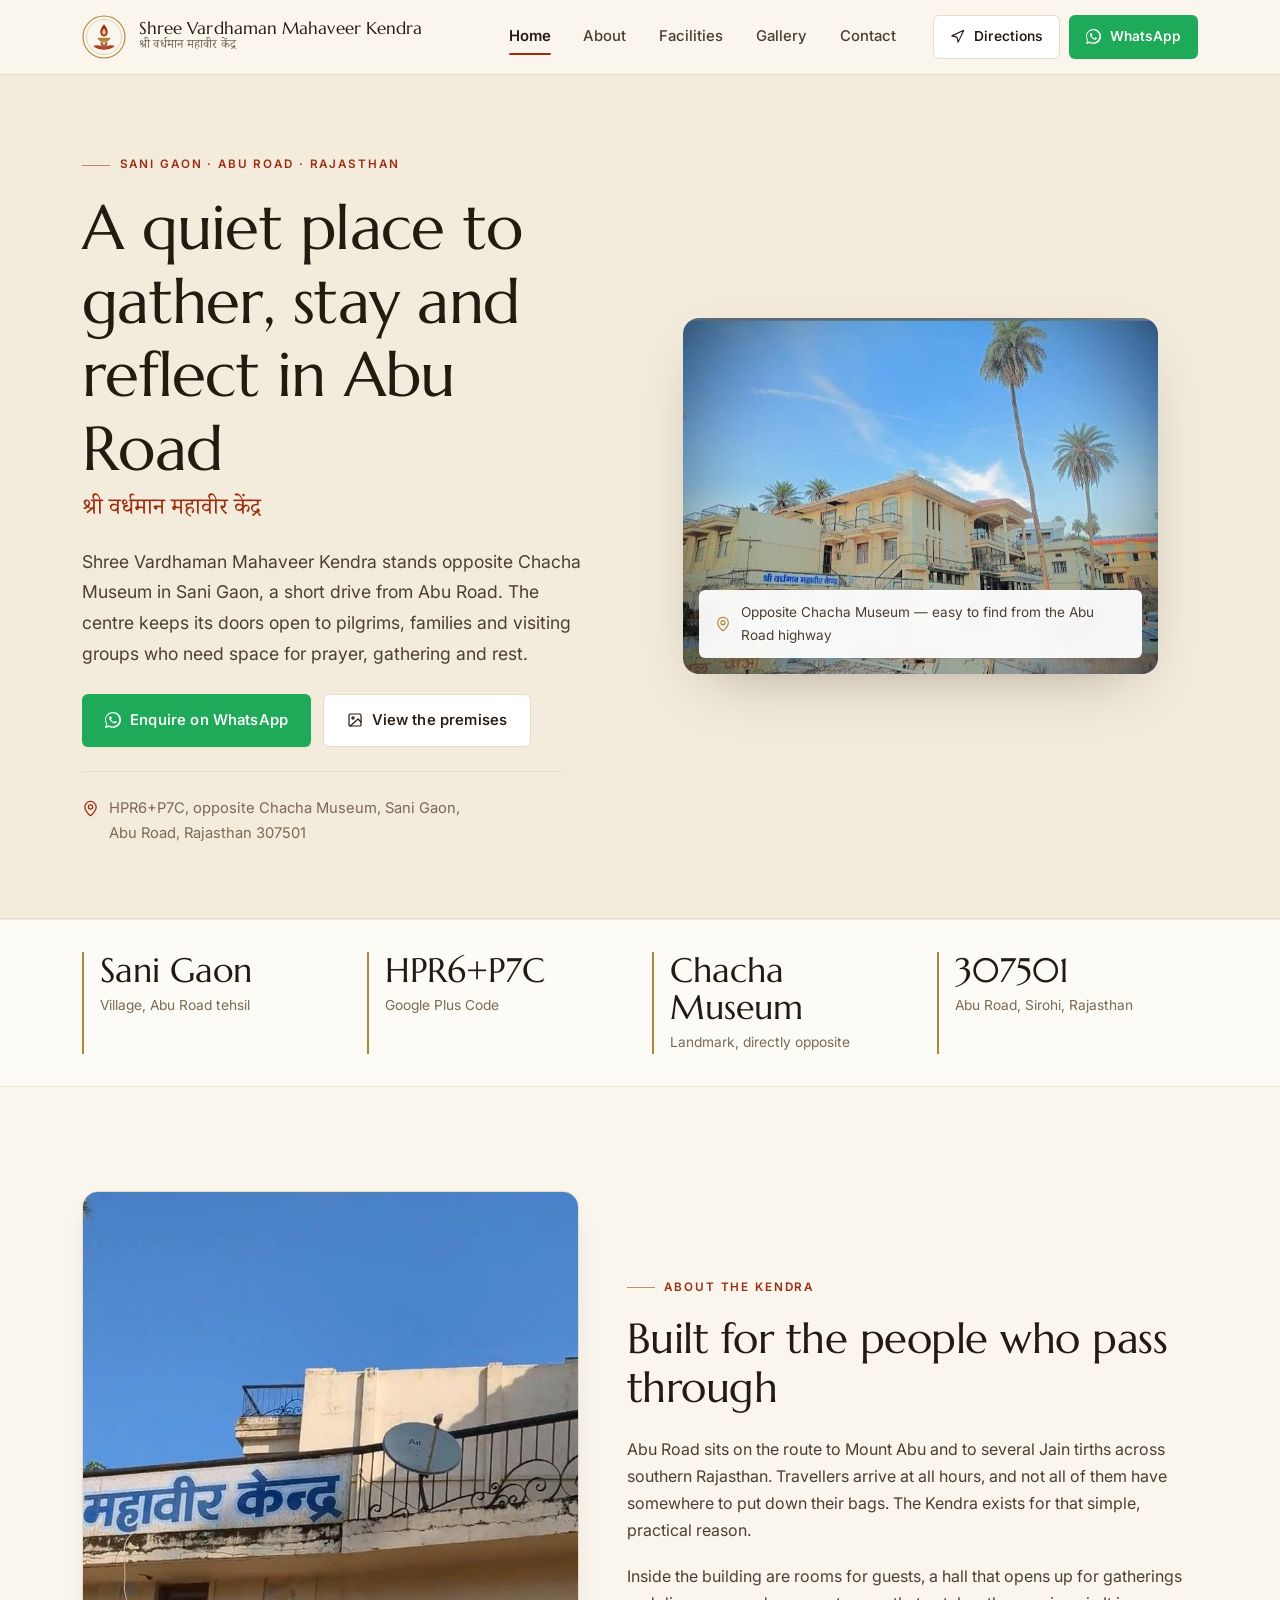
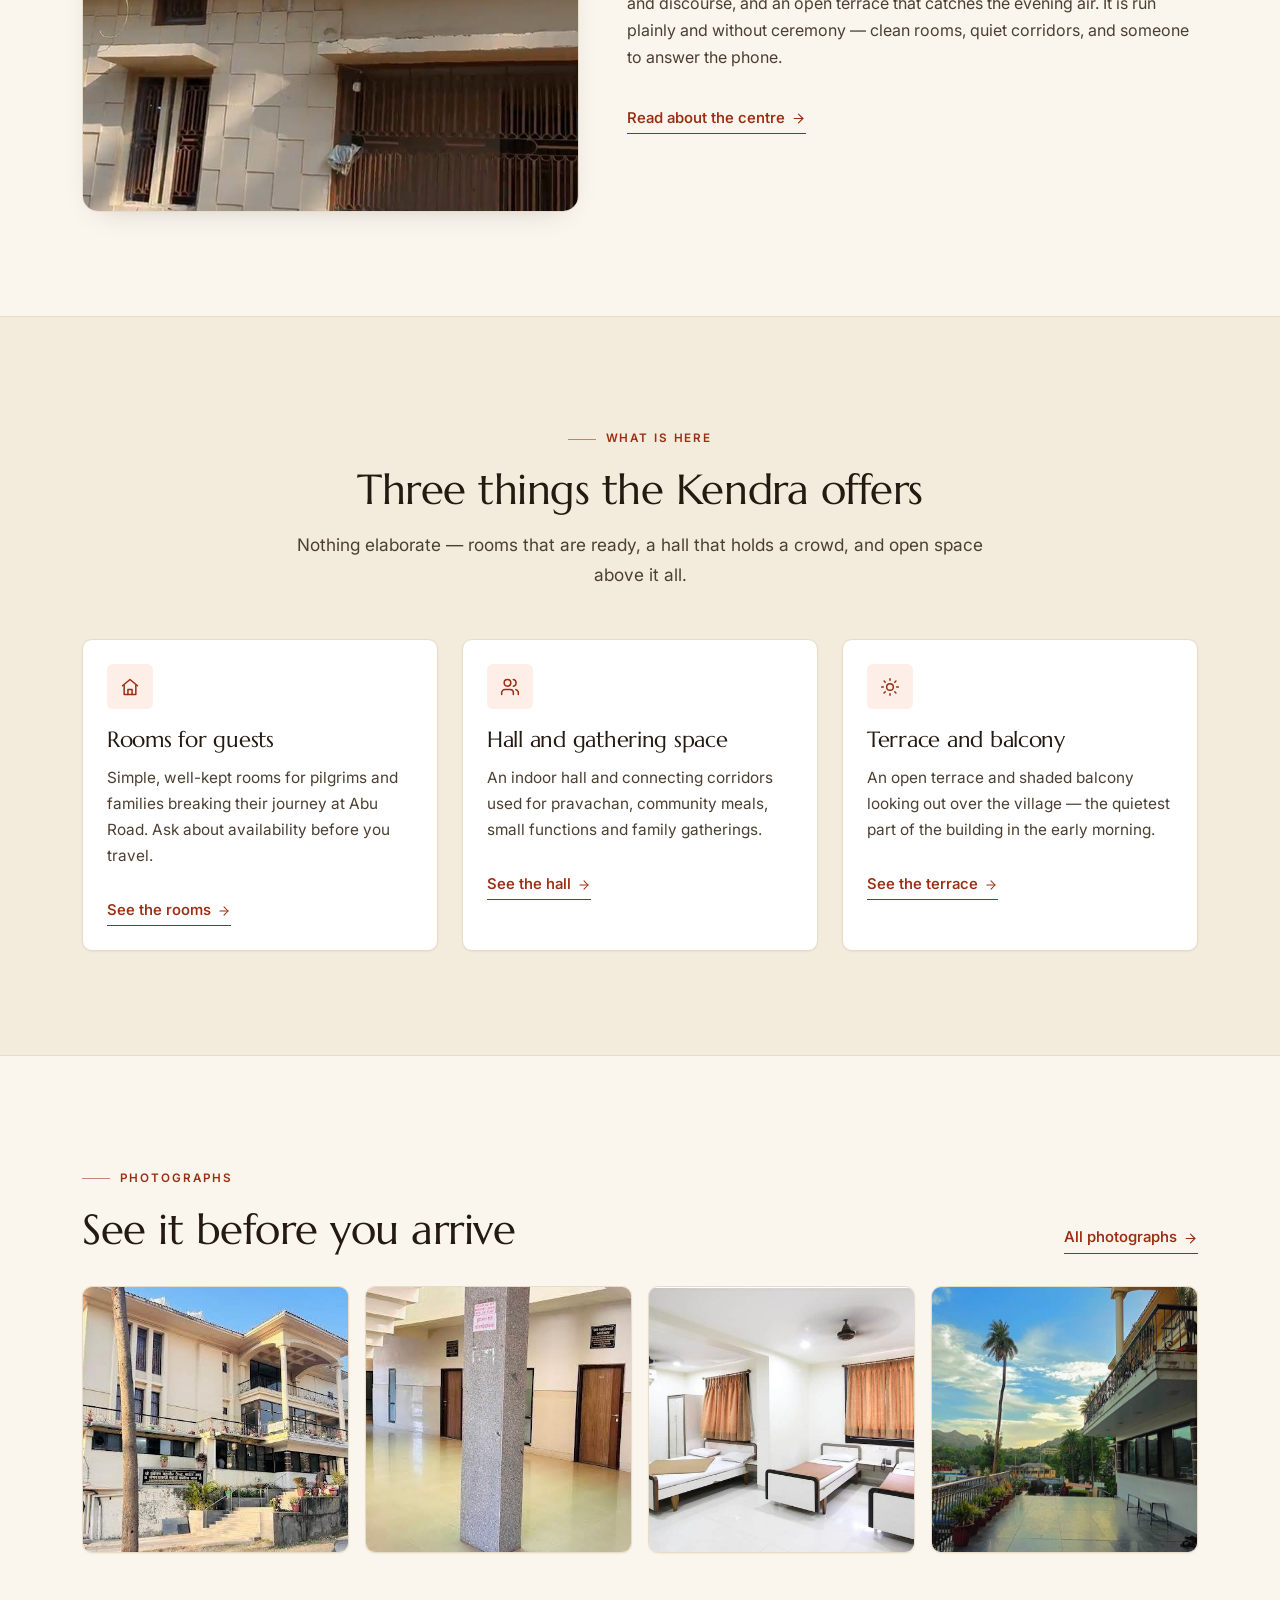
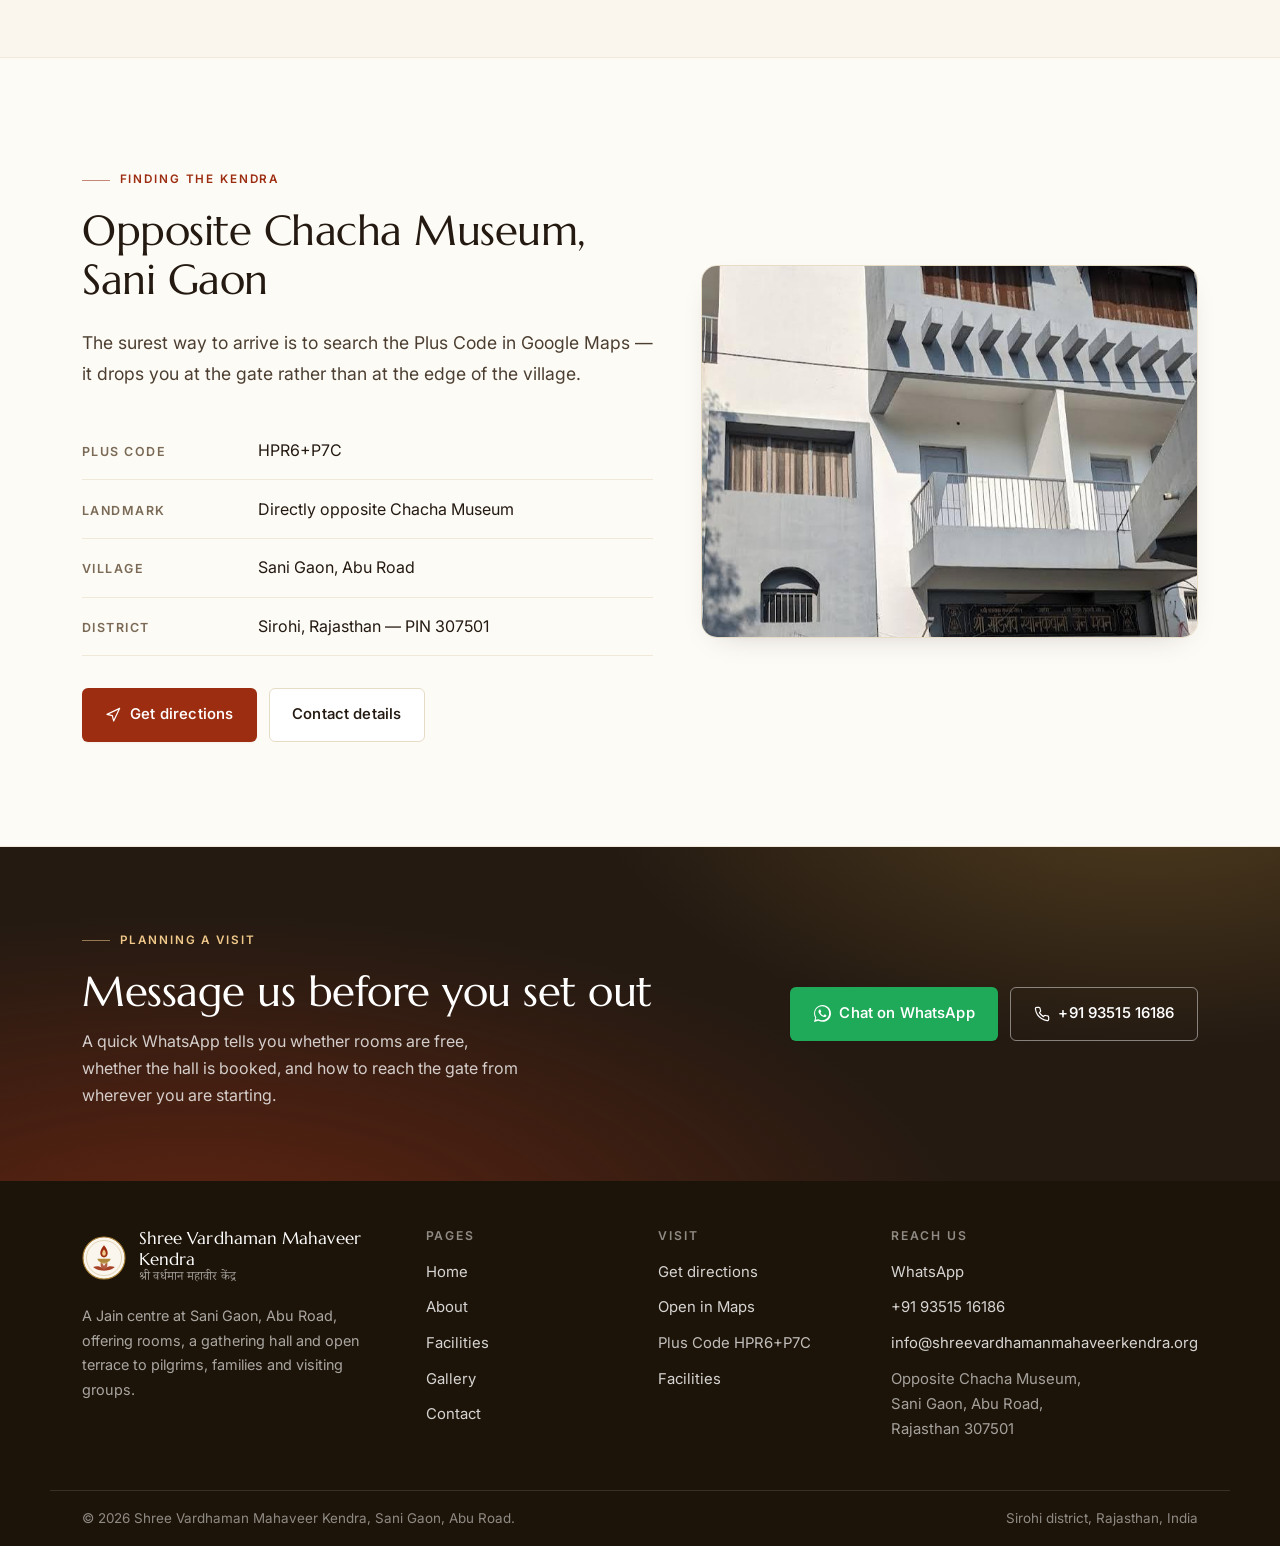
==== commit 638da933: "Wire up the real phone number and target the searches people make The contact number was still the 9" ====
--- a/index.html
+++ b/index.html
@@ -3,26 +3,123 @@
 <head>
 <meta charset="UTF-8">
 <meta name="viewport" content="width=device-width, initial-scale=1">
-<title>Shree Vardhaman Mahaveer Kendra — Sani Gaon, Abu Road, Rajasthan</title>
-<meta name="description" content="Shree Vardhaman Mahaveer Kendra is a Jain centre at Sani Gaon, Abu Road, Rajasthan, opposite Chacha Museum. See the premises, facilities, photographs, address and directions.">
-<link rel="canonical" href="https://mahaveerkendra.in/">
+<title>Jain Dharamshala in Abu Road | Shree Vardhaman Mahaveer Kendra</title>
+<meta name="description" content="Jain dharamshala at Sani Gaon, Abu Road, Rajasthan, near Mount Abu. Clean rooms, a gathering hall and an open terrace. Call +91 93515 16186.">
+<link rel="canonical" href="https://www.shreevardhamanmahaveerkendra.org/">
 <meta name="robots" content="index, follow">
 
+<meta property="og:url" content="https://www.shreevardhamanmahaveerkendra.org/">
 <meta property="og:type" content="website">
-<meta property="og:title" content="Shree Vardhaman Mahaveer Kendra — Sani Gaon, Abu Road">
-<meta property="og:description" content="A Jain centre at Sani Gaon, Abu Road, Rajasthan, opposite Chacha Museum. Premises, facilities, photographs and directions.">
-<meta property="og:image" content="assets/images/exterior.jpeg">
+<meta property="og:title" content="Jain Dharamshala in Abu Road | Shree Vardhaman Mahaveer Kendra">
+<meta property="og:description" content="Jain dharamshala at Sani Gaon, Abu Road, Rajasthan, near Mount Abu. Clean rooms, a gathering hall and an open terrace. Call +91 93515 16186.">
+<meta property="og:image" content="https://www.shreevardhamanmahaveerkendra.org/assets/images/exterior.jpeg">
+<meta property="og:site_name" content="Shree Vardhaman Mahaveer Kendra">
 <meta property="og:locale" content="en_IN">
 <meta name="twitter:card" content="summary_large_image">
-<meta name="twitter:title" content="Shree Vardhaman Mahaveer Kendra">
-<meta name="twitter:description" content="A Jain centre at Sani Gaon, Abu Road, Rajasthan, opposite Chacha Museum.">
-<meta name="twitter:image" content="assets/images/exterior.jpeg">
-
-<link rel="icon" type="image/svg+xml" href="assets/img/kendra-mark.svg">
+<meta name="twitter:title" content="Jain Dharamshala in Abu Road | Shree Vardhaman Mahaveer Kendra">
+<meta name="twitter:description" content="Jain dharamshala at Sani Gaon, Abu Road, Rajasthan, near Mount Abu. Clean rooms, a gathering hall and an open terrace. Call +91 93515 16186.">
+<meta name="twitter:image" content="https://www.shreevardhamanmahaveerkendra.org/assets/images/exterior.jpeg">
+
+<link rel="icon" type="image/svg+xml" href="/assets/img/kendra-mark.svg">
 <link rel="preconnect" href="https://fonts.googleapis.com">
 <link rel="preconnect" href="https://fonts.gstatic.com" crossorigin>
 <link href="https://fonts.googleapis.com/css2?family=Marcellus&family=Inter:wght@400;500;600&family=Noto+Serif+Devanagari:wght@400;600&display=swap" rel="stylesheet">
-<link rel="stylesheet" href="assets/css/site.css">
+<link rel="stylesheet" href="/assets/css/site.css">
+<script type="application/ld+json">
+{
+  "@context": "https://schema.org",
+  "@graph": [
+    {
+      "@type": [
+        "LodgingBusiness",
+        "PlaceOfWorship"
+      ],
+      "@id": "https://www.shreevardhamanmahaveerkendra.org/#kendra",
+      "name": "Shree Vardhaman Mahaveer Kendra",
+      "alternateName": "श्री वर्धमान महावीर केन्द्र",
+      "url": "https://www.shreevardhamanmahaveerkendra.org/",
+      "description": "A Jain centre at Sani Gaon, Abu Road, Rajasthan, opposite Chacha Museum, offering rooms, a gathering hall and an open terrace to travellers and pilgrims.",
+      "image": [
+        "https://www.shreevardhamanmahaveerkendra.org/assets/images/exterior.jpeg",
+        "https://www.shreevardhamanmahaveerkendra.org/assets/images/facade.jpeg",
+        "https://www.shreevardhamanmahaveerkendra.org/assets/images/hall.jpeg"
+      ],
+      "logo": "https://www.shreevardhamanmahaveerkendra.org/assets/img/kendra-mark.svg",
+      "address": {
+        "@type": "PostalAddress",
+        "streetAddress": "HPR6+P7C, opposite Chacha Museum, Sani Gaon",
+        "addressLocality": "Abu Road",
+        "addressRegion": "Rajasthan",
+        "postalCode": "307501",
+        "addressCountry": "IN"
+      },
+      "telephone": "+91-93515-16186",
+      "email": "info@shreevardhamanmahaveerkendra.org",
+      "priceRange": "₹",
+      "contactPoint": {
+        "@type": "ContactPoint",
+        "telephone": "+91-93515-16186",
+        "contactType": "reservations",
+        "areaServed": "IN",
+        "availableLanguage": [
+          "Hindi",
+          "English",
+          "Gujarati"
+        ]
+      },
+      "amenityFeature": [
+        {
+          "@type": "LocationFeatureSpecification",
+          "name": "Rooms for families and groups",
+          "value": true
+        },
+        {
+          "@type": "LocationFeatureSpecification",
+          "name": "Gathering hall",
+          "value": true
+        },
+        {
+          "@type": "LocationFeatureSpecification",
+          "name": "Open terrace",
+          "value": true
+        },
+        {
+          "@type": "LocationFeatureSpecification",
+          "name": "Drinking water",
+          "value": true
+        },
+        {
+          "@type": "LocationFeatureSpecification",
+          "name": "Parking",
+          "value": true
+        }
+      ],
+      "areaServed": [
+        "Abu Road",
+        "Mount Abu",
+        "Sirohi",
+        "Rajasthan"
+      ],
+      "knowsLanguage": [
+        "hi",
+        "en",
+        "gu"
+      ],
+      "isAccessibleForFree": true
+    },
+    {
+      "@type": "WebSite",
+      "@id": "https://www.shreevardhamanmahaveerkendra.org/#website",
+      "url": "https://www.shreevardhamanmahaveerkendra.org/",
+      "name": "Shree Vardhaman Mahaveer Kendra",
+      "inLanguage": "en-IN",
+      "publisher": {
+        "@id": "https://www.shreevardhamanmahaveerkendra.org/#kendra"
+      }
+    }
+  ]
+}
+</script>
 <noscript><style>.reveal{opacity:1!important;transform:none!important}</style></noscript>
 </head>
 <body>
@@ -87,8 +184,8 @@
 <!-- Header ---------------------------------------------------------------- -->
 <header class="masthead">
   <div class="shell masthead__bar">
-    <a class="brand" href="index.html" aria-label="Shree Vardhaman Mahaveer Kendra — home">
-      <img class="brand__mark" src="assets/img/kendra-mark.svg" alt="" width="44" height="44">
+    <a class="brand" href="/" aria-label="Shree Vardhaman Mahaveer Kendra — home">
+      <img class="brand__mark" src="/assets/img/kendra-mark.svg" alt="" width="44" height="44">
       <span class="brand__text">
         <span class="brand__en">Shree Vardhaman Mahaveer Kendra</span>
         <span class="brand__hi">श्री वर्धमान महावीर केंद्र</span>
@@ -96,19 +193,19 @@
     </a>
 
     <nav class="nav" aria-label="Main">
-      <a class="nav__link" href="index.html" aria-current="page">Home</a>
-      <a class="nav__link" href="about.html">About</a>
-      <a class="nav__link" href="facilities.html">Facilities</a>
-      <a class="nav__link" href="gallery.html">Gallery</a>
-      <a class="nav__link" href="contact.html">Contact</a>
+      <a class="nav__link" href="/" aria-current="page">Home</a>
+      <a class="nav__link" href="/about">About</a>
+      <a class="nav__link" href="/facilities">Facilities</a>
+      <a class="nav__link" href="/gallery">Gallery</a>
+      <a class="nav__link" href="/contact">Contact</a>
     </nav>
 
     <div class="masthead__actions">
-      <a class="btn btn--ghost btn--sm" href="#" data-dir>
+      <a class="btn btn--ghost btn--sm" href="https://www.google.com/maps/dir/?api=1&destination=HPR6%2BP7C%2C%20opposite%20Chacha%20Museum%2C%20Sani%20Gaon%2C%20Abu%20Road%2C%20Rajasthan%20307501" data-dir>
         <svg width="15" height="15" viewBox="0 0 24 24" aria-hidden="true"><use href="#i-nav"/></svg>
         Directions
       </a>
-      <a class="btn btn--wa btn--sm" href="#" data-wa>
+      <a class="btn btn--wa btn--sm" href="https://wa.me/919351516186?text=Jai%20Jinendra.%20I%20would%20like%20to%20know%20more%20about%20Shree%20Vardhaman%20Mahaveer%20Kendra%2C%20Sani%20Gaon%2C%20Abu%20Road." data-wa>
         <svg width="15" height="15" viewBox="0 0 24 24" aria-hidden="true"><use href="#i-wa"/></svg>
         WhatsApp
       </a>
@@ -123,18 +220,18 @@
   <div class="drawer" id="site-drawer">
     <div class="shell">
       <ul class="drawer__list">
-        <li><a href="index.html" aria-current="page">Home</a></li>
-        <li><a href="about.html">About</a></li>
-        <li><a href="facilities.html">Facilities</a></li>
-        <li><a href="gallery.html">Gallery</a></li>
-        <li><a href="contact.html">Contact</a></li>
+        <li><a href="/" aria-current="page">Home</a></li>
+        <li><a href="/about">About</a></li>
+        <li><a href="/facilities">Facilities</a></li>
+        <li><a href="/gallery">Gallery</a></li>
+        <li><a href="/contact">Contact</a></li>
       </ul>
       <div class="drawer__actions">
-        <a class="btn btn--wa btn--block" href="#" data-wa>
+        <a class="btn btn--wa btn--block" href="https://wa.me/919351516186?text=Jai%20Jinendra.%20I%20would%20like%20to%20know%20more%20about%20Shree%20Vardhaman%20Mahaveer%20Kendra%2C%20Sani%20Gaon%2C%20Abu%20Road." data-wa>
           <svg width="16" height="16" viewBox="0 0 24 24" aria-hidden="true"><use href="#i-wa"/></svg>
           Chat on WhatsApp
         </a>
-        <a class="btn btn--ghost btn--block" href="#" data-dir>
+        <a class="btn btn--ghost btn--block" href="https://www.google.com/maps/dir/?api=1&destination=HPR6%2BP7C%2C%20opposite%20Chacha%20Museum%2C%20Sani%20Gaon%2C%20Abu%20Road%2C%20Rajasthan%20307501" data-dir>
           <svg width="16" height="16" viewBox="0 0 24 24" aria-hidden="true"><use href="#i-nav"/></svg>
           Get directions
         </a>
@@ -150,7 +247,7 @@
     <div class="shell hero__grid">
       <div class="hero__copy">
         <p class="eyebrow">Sani Gaon · Abu Road · Rajasthan</p>
-        <h1>A quiet place to gather, stay and reflect</h1>
+        <h1>A quiet place to gather, stay and reflect in Abu Road</h1>
         <p class="hero__hi">श्री वर्धमान महावीर केंद्र</p>
         <p class="lede hero__lede">
           Shree Vardhaman Mahaveer Kendra stands opposite Chacha Museum in Sani Gaon,
@@ -159,11 +256,11 @@
         </p>
 
         <div class="btn-row hero__btns">
-          <a class="btn btn--wa" href="#" data-wa>
+          <a class="btn btn--wa" href="https://wa.me/919351516186?text=Jai%20Jinendra.%20I%20would%20like%20to%20know%20more%20about%20Shree%20Vardhaman%20Mahaveer%20Kendra%2C%20Sani%20Gaon%2C%20Abu%20Road." data-wa>
             <svg width="16" height="16" viewBox="0 0 24 24" aria-hidden="true"><use href="#i-wa"/></svg>
             Enquire on WhatsApp
           </a>
-          <a class="btn btn--ghost" href="gallery.html">
+          <a class="btn btn--ghost" href="/gallery">
             <svg width="16" height="16" viewBox="0 0 24 24" aria-hidden="true"><use href="#i-image"/></svg>
             View the premises
           </a>
@@ -176,7 +273,7 @@
       </div>
 
       <figure class="hero__figure">
-        <img src="assets/images/exterior.jpeg"
+        <img src="/assets/images/exterior.jpeg"
              alt="The exterior of Shree Vardhaman Mahaveer Kendra in Sani Gaon, Abu Road"
              width="1200" height="900" fetchpriority="high">
         <figcaption class="hero__badge">
@@ -215,7 +312,7 @@
   <section class="section">
     <div class="shell split split--wide-right">
       <div class="framed framed--tall reveal">
-        <img src="assets/images/sign.jpeg"
+        <img src="/assets/images/sign.jpeg"
              alt="The nameplate of Mahaveer Kendra on the outer wall of the building"
              width="900" height="1125" loading="lazy">
       </div>
@@ -238,7 +335,7 @@
           </p>
         </div>
         <p class="u-mt-5">
-          <a class="text-link" href="about.html">
+          <a class="text-link" href="/about">
             Read about the centre
             <svg width="15" height="15" viewBox="0 0 24 24" aria-hidden="true"><use href="#i-arrow"/></svg>
           </a>
@@ -270,7 +367,7 @@
             at Abu Road. Ask about availability before you travel.
           </p>
           <p class="u-mt-3">
-            <a class="text-link" href="facilities.html#stay">See the rooms
+            <a class="text-link" href="/facilities#stay">See the rooms
               <svg width="14" height="14" viewBox="0 0 24 24" aria-hidden="true"><use href="#i-arrow"/></svg>
             </a>
           </p>
@@ -286,7 +383,7 @@
             meals, small functions and family gatherings.
           </p>
           <p class="u-mt-3">
-            <a class="text-link" href="facilities.html#hall">See the hall
+            <a class="text-link" href="/facilities#hall">See the hall
               <svg width="14" height="14" viewBox="0 0 24 24" aria-hidden="true"><use href="#i-arrow"/></svg>
             </a>
           </p>
@@ -302,7 +399,7 @@
             quietest part of the building in the early morning.
           </p>
           <p class="u-mt-3">
-            <a class="text-link" href="facilities.html#open">See the terrace
+            <a class="text-link" href="/facilities#open">See the terrace
               <svg width="14" height="14" viewBox="0 0 24 24" aria-hidden="true"><use href="#i-arrow"/></svg>
             </a>
           </p>
@@ -319,24 +416,24 @@
           <p class="eyebrow">Photographs</p>
           <h2 class="u-mt-3">See it before you arrive</h2>
         </div>
-        <a class="text-link" href="gallery.html">
+        <a class="text-link" href="/gallery">
           All photographs
           <svg width="15" height="15" viewBox="0 0 24 24" aria-hidden="true"><use href="#i-arrow"/></svg>
         </a>
       </div>
 
       <div class="strip u-mt-5 reveal">
-        <a href="gallery.html" aria-label="Gallery: front of the building">
-          <img src="assets/images/front.jpeg" alt="The front of the Kendra building" width="600" height="600" loading="lazy">
-        </a>
-        <a href="gallery.html" aria-label="Gallery: inner corridor">
-          <img src="assets/images/hall.jpeg" alt="An inner corridor of the Kendra" width="600" height="600" loading="lazy">
-        </a>
-        <a href="gallery.html" aria-label="Gallery: guest room">
-          <img src="assets/images/room-2.jpeg" alt="A guest room inside the Kendra" width="600" height="600" loading="lazy">
-        </a>
-        <a href="gallery.html" aria-label="Gallery: open terrace">
-          <img src="assets/images/terrace.jpeg" alt="The open terrace of the Kendra" width="600" height="600" loading="lazy">
+        <a href="/gallery" aria-label="Gallery: front of the building">
+          <img src="/assets/images/front.jpeg" alt="The front of the Kendra building" width="600" height="600" loading="lazy">
+        </a>
+        <a href="/gallery" aria-label="Gallery: inner corridor">
+          <img src="/assets/images/hall.jpeg" alt="An inner corridor of the Kendra" width="600" height="600" loading="lazy">
+        </a>
+        <a href="/gallery" aria-label="Gallery: guest room">
+          <img src="/assets/images/room-2.jpeg" alt="A guest room inside the Kendra" width="600" height="600" loading="lazy">
+        </a>
+        <a href="/gallery" aria-label="Gallery: open terrace">
+          <img src="/assets/images/terrace.jpeg" alt="The open terrace of the Kendra" width="600" height="600" loading="lazy">
         </a>
       </div>
     </div>
@@ -361,16 +458,16 @@
         </ul>
 
         <div class="btn-row u-mt-5">
-          <a class="btn btn--primary" href="#" data-dir>
+          <a class="btn btn--primary" href="https://www.google.com/maps/dir/?api=1&destination=HPR6%2BP7C%2C%20opposite%20Chacha%20Museum%2C%20Sani%20Gaon%2C%20Abu%20Road%2C%20Rajasthan%20307501" data-dir>
             <svg width="16" height="16" viewBox="0 0 24 24" aria-hidden="true"><use href="#i-nav"/></svg>
             Get directions
           </a>
-          <a class="btn btn--ghost" href="contact.html">Contact details</a>
+          <a class="btn btn--ghost" href="/contact">Contact details</a>
         </div>
       </div>
 
       <div class="framed reveal" data-delay="90">
-        <img src="assets/images/facade.jpeg"
+        <img src="/assets/images/facade.jpeg"
              alt="The building and entrance of Shree Vardhaman Mahaveer Kendra"
              width="1000" height="750" loading="lazy">
       </div>
@@ -389,13 +486,13 @@
         </p>
       </div>
       <div class="btn-row">
-        <a class="btn btn--wa" href="#" data-wa>
+        <a class="btn btn--wa" href="https://wa.me/919351516186?text=Jai%20Jinendra.%20I%20would%20like%20to%20know%20more%20about%20Shree%20Vardhaman%20Mahaveer%20Kendra%2C%20Sani%20Gaon%2C%20Abu%20Road." data-wa>
           <svg width="17" height="17" viewBox="0 0 24 24" aria-hidden="true"><use href="#i-wa"/></svg>
           Chat on WhatsApp
         </a>
-        <a class="btn btn--quiet" href="#" data-tel>
+        <a class="btn btn--quiet" href="tel:+919351516186" data-tel>
           <svg width="16" height="16" viewBox="0 0 24 24" aria-hidden="true"><use href="#i-phone"/></svg>
-          <span data-phone-text>Call</span>
+          <span data-phone-text>+91 93515 16186</span>
         </a>
       </div>
     </div>
@@ -408,7 +505,7 @@
   <div class="shell footer__grid">
     <div>
       <div class="brand">
-        <img class="brand__mark" src="assets/img/kendra-mark.svg" alt="" width="44" height="44">
+        <img class="brand__mark" src="/assets/img/kendra-mark.svg" alt="" width="44" height="44">
         <span class="brand__text">
           <span class="brand__en">Shree Vardhaman Mahaveer Kendra</span>
           <span class="brand__hi">श्री वर्धमान महावीर केंद्र</span>
@@ -423,30 +520,30 @@
     <nav aria-label="Footer">
       <h3>Pages</h3>
       <ul class="footer__list">
-        <li><a href="index.html">Home</a></li>
-        <li><a href="about.html">About</a></li>
-        <li><a href="facilities.html">Facilities</a></li>
-        <li><a href="gallery.html">Gallery</a></li>
-        <li><a href="contact.html">Contact</a></li>
+        <li><a href="/">Home</a></li>
+        <li><a href="/about">About</a></li>
+        <li><a href="/facilities">Facilities</a></li>
+        <li><a href="/gallery">Gallery</a></li>
+        <li><a href="/contact">Contact</a></li>
       </ul>
     </nav>
 
     <div>
       <h3>Visit</h3>
       <ul class="footer__list">
-        <li><a href="#" data-dir>Get directions</a></li>
-        <li><a href="#" data-map>Open in Maps</a></li>
+        <li><a href="https://www.google.com/maps/dir/?api=1&destination=HPR6%2BP7C%2C%20opposite%20Chacha%20Museum%2C%20Sani%20Gaon%2C%20Abu%20Road%2C%20Rajasthan%20307501" data-dir>Get directions</a></li>
+        <li><a href="https://www.google.com/maps/search/?api=1&query=HPR6%2BP7C%2C%20opposite%20Chacha%20Museum%2C%20Sani%20Gaon%2C%20Abu%20Road%2C%20Rajasthan%20307501" data-map>Open in Maps</a></li>
         <li>Plus Code HPR6+P7C</li>
-        <li><a href="facilities.html">Facilities</a></li>
+        <li><a href="/facilities">Facilities</a></li>
       </ul>
     </div>
 
     <div>
       <h3>Reach us</h3>
       <ul class="footer__list">
-        <li><a href="#" data-wa>WhatsApp</a></li>
-        <li><a href="#" data-tel data-phone-text>Phone</a></li>
-        <li><a href="#" data-mail data-mail-text>Email</a></li>
+        <li><a href="https://wa.me/919351516186?text=Jai%20Jinendra.%20I%20would%20like%20to%20know%20more%20about%20Shree%20Vardhaman%20Mahaveer%20Kendra%2C%20Sani%20Gaon%2C%20Abu%20Road." data-wa>WhatsApp</a></li>
+        <li><a href="tel:+919351516186" data-tel data-phone-text>+91 93515 16186</a></li>
+        <li><a href="mailto:info@shreevardhamanmahaveerkendra.org" data-mail data-mail-text>info@shreevardhamanmahaveerkendra.org</a></li>
         <li style="color:rgba(255,255,255,0.6)">
           Opposite Chacha Museum,<br>Sani Gaon, Abu Road,<br>Rajasthan 307501
         </li>
@@ -461,31 +558,12 @@
 </footer>
 
 <!-- Floating WhatsApp ----------------------------------------------------- -->
-<a class="wa-float" href="#" data-wa aria-label="Chat with the Kendra on WhatsApp">
+<a class="wa-float" href="https://wa.me/919351516186?text=Jai%20Jinendra.%20I%20would%20like%20to%20know%20more%20about%20Shree%20Vardhaman%20Mahaveer%20Kendra%2C%20Sani%20Gaon%2C%20Abu%20Road." data-wa aria-label="Chat with the Kendra on WhatsApp">
   <svg width="22" height="22" viewBox="0 0 24 24" aria-hidden="true"><use href="#i-wa"/></svg>
   <span class="wa-float__label">WhatsApp</span>
 </a>
 
-<script type="application/ld+json">
-{
-  "@context": "https://schema.org",
-  "@type": "PlaceOfWorship",
-  "name": "Shree Vardhaman Mahaveer Kendra",
-  "alternateName": "श्री वर्धमान महावीर केंद्र",
-  "description": "A Jain centre at Sani Gaon, Abu Road, Rajasthan, offering rooms, a gathering hall and an open terrace to pilgrims and visiting groups.",
-  "image": "assets/images/exterior.jpeg",
-  "address": {
-    "@type": "PostalAddress",
-    "streetAddress": "HPR6+P7C, opposite Chacha Museum, Sani Gaon",
-    "addressLocality": "Abu Road",
-    "addressRegion": "Rajasthan",
-    "postalCode": "307501",
-    "addressCountry": "IN"
-  },
-  "areaServed": "Abu Road, Sirohi, Rajasthan"
-}
-</script>
-
-<script src="assets/js/site.js"></script>
+
+<script src="/assets/js/site.js"></script>
 </body>
 </html>
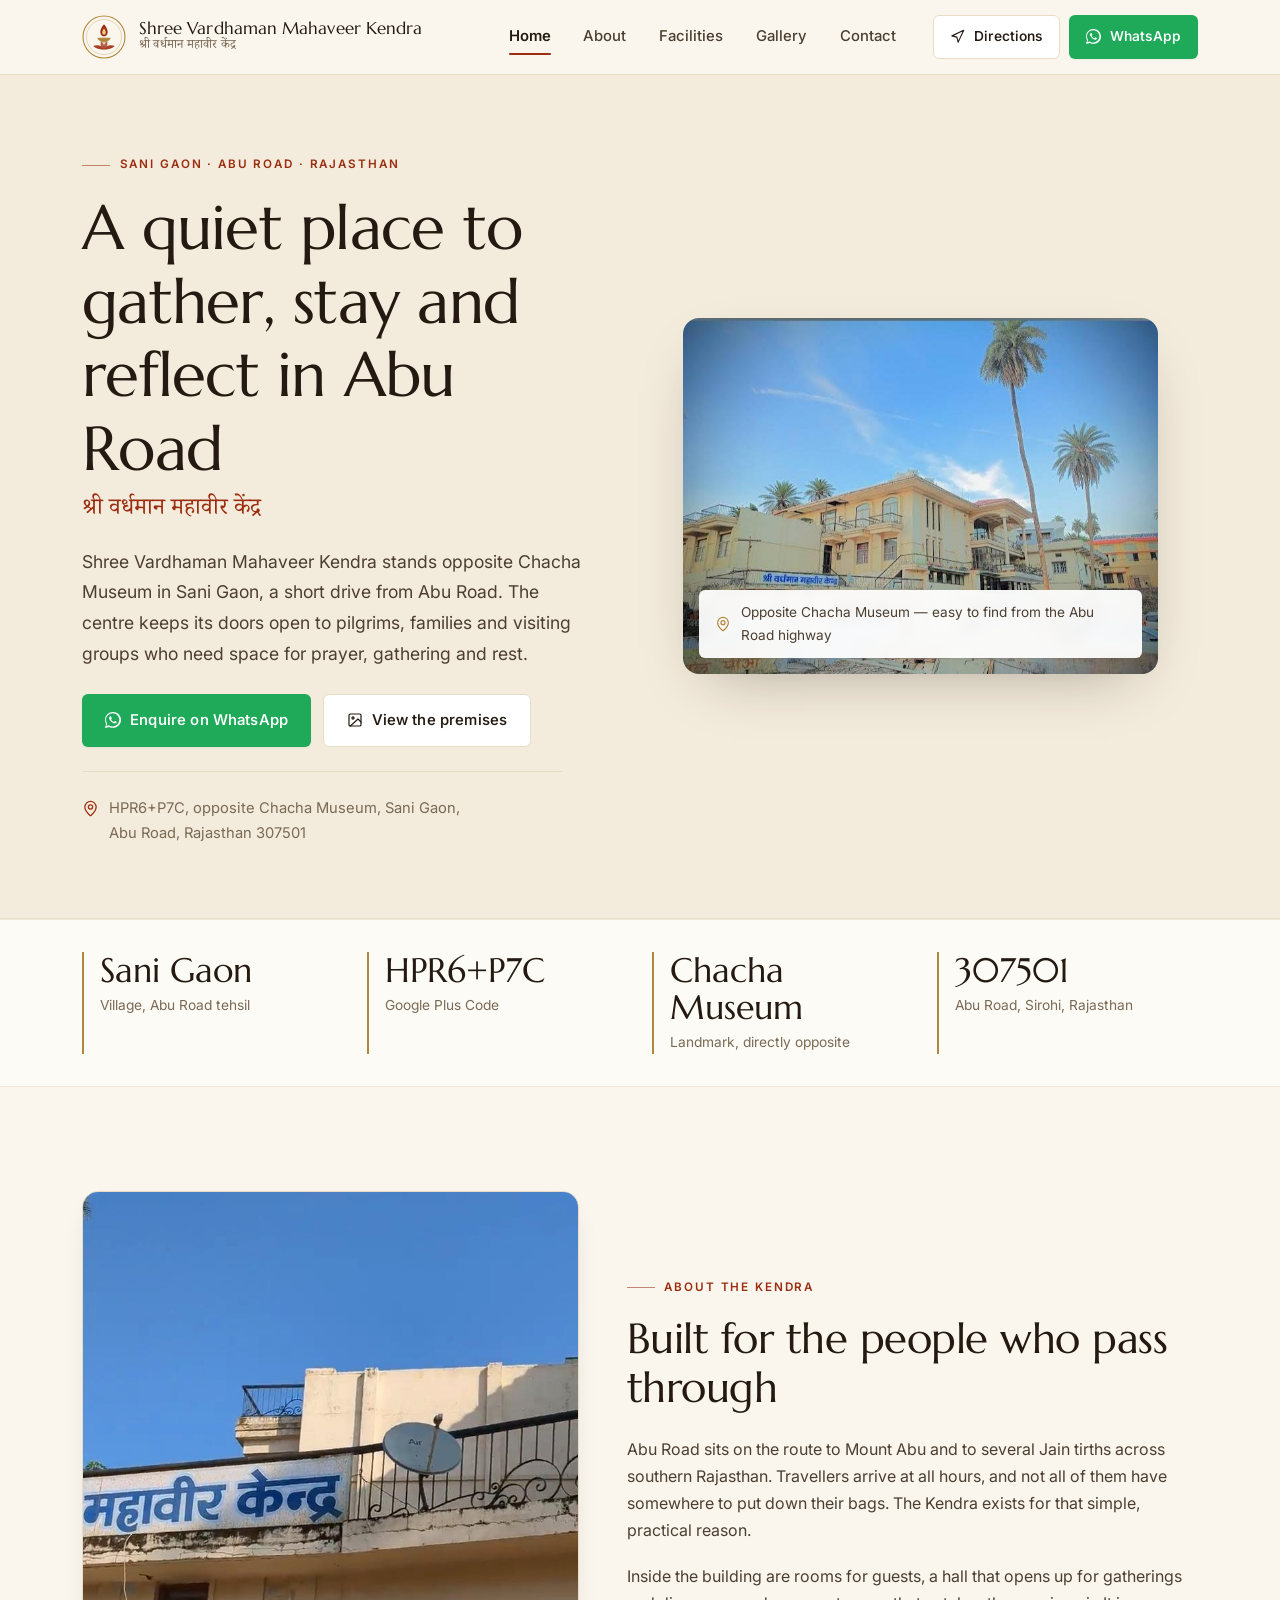
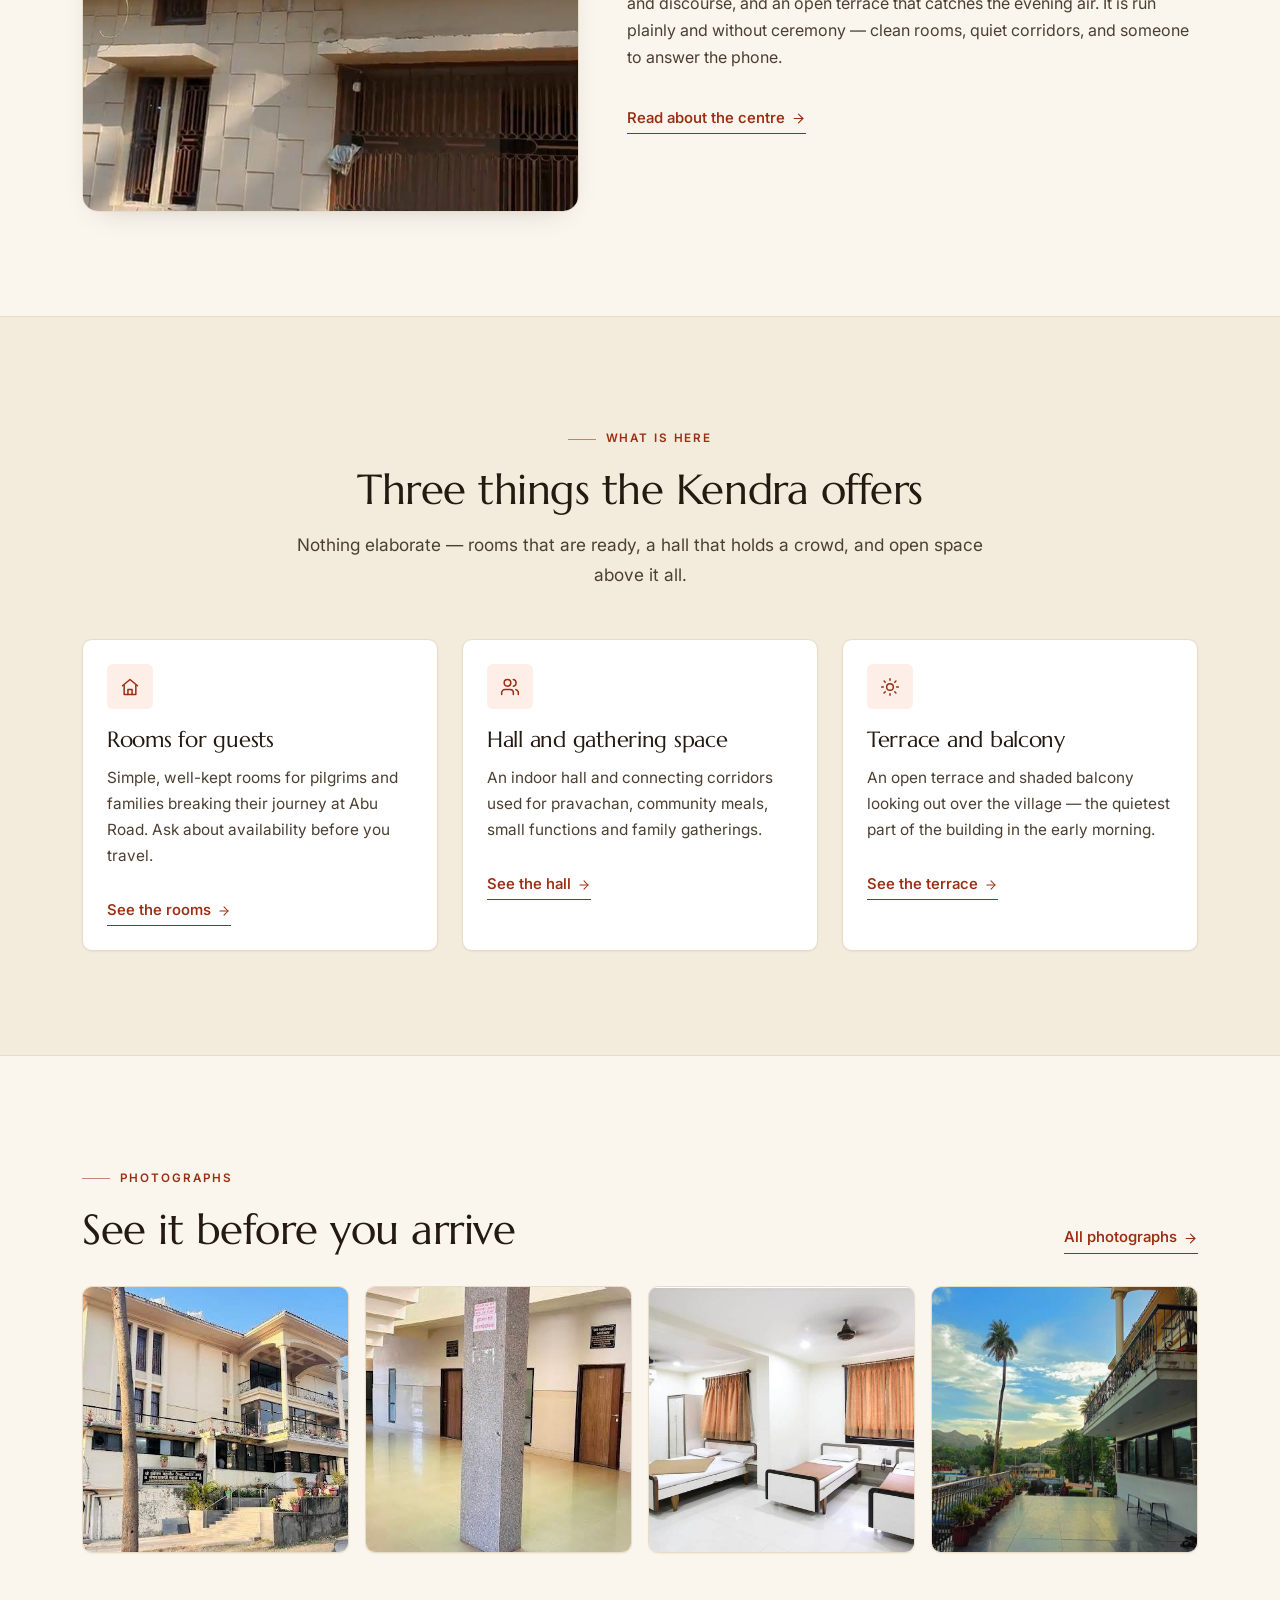
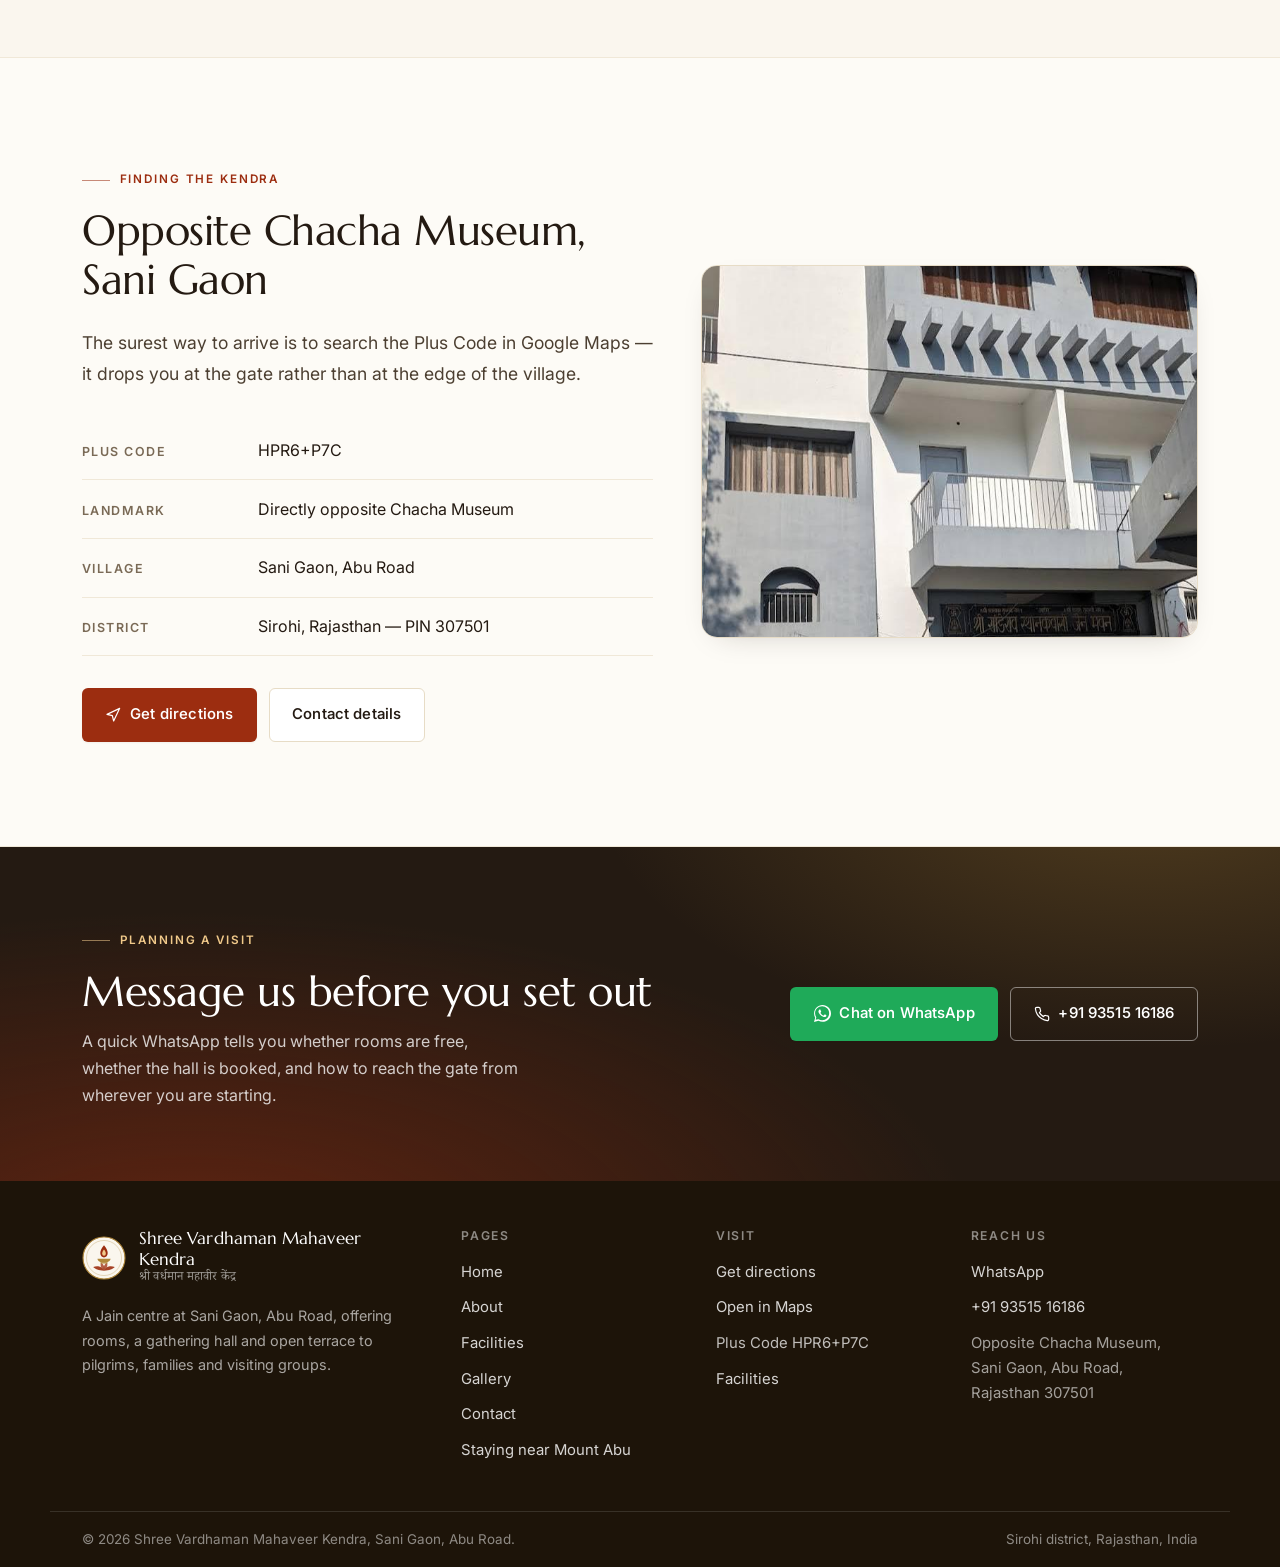
==== commit baf8e6f5: "Drop the guessed email and add a page for the Mount Abu search The email address was invented, not g" ====
--- a/index.html
+++ b/index.html
@@ -54,7 +54,6 @@
         "addressCountry": "IN"
       },
       "telephone": "+91-93515-16186",
-      "email": "info@shreevardhamanmahaveerkendra.org",
       "priceRange": "₹",
       "contactPoint": {
         "@type": "ContactPoint",
@@ -525,6 +524,7 @@
         <li><a href="/facilities">Facilities</a></li>
         <li><a href="/gallery">Gallery</a></li>
         <li><a href="/contact">Contact</a></li>
+        <li><a href="/staying-near-mount-abu">Staying near Mount Abu</a></li>
       </ul>
     </nav>
 
@@ -543,7 +543,6 @@
       <ul class="footer__list">
         <li><a href="https://wa.me/919351516186?text=Jai%20Jinendra.%20I%20would%20like%20to%20know%20more%20about%20Shree%20Vardhaman%20Mahaveer%20Kendra%2C%20Sani%20Gaon%2C%20Abu%20Road." data-wa>WhatsApp</a></li>
         <li><a href="tel:+919351516186" data-tel data-phone-text>+91 93515 16186</a></li>
-        <li><a href="mailto:info@shreevardhamanmahaveerkendra.org" data-mail data-mail-text>info@shreevardhamanmahaveerkendra.org</a></li>
         <li style="color:rgba(255,255,255,0.6)">
           Opposite Chacha Museum,<br>Sani Gaon, Abu Road,<br>Rajasthan 307501
         </li>
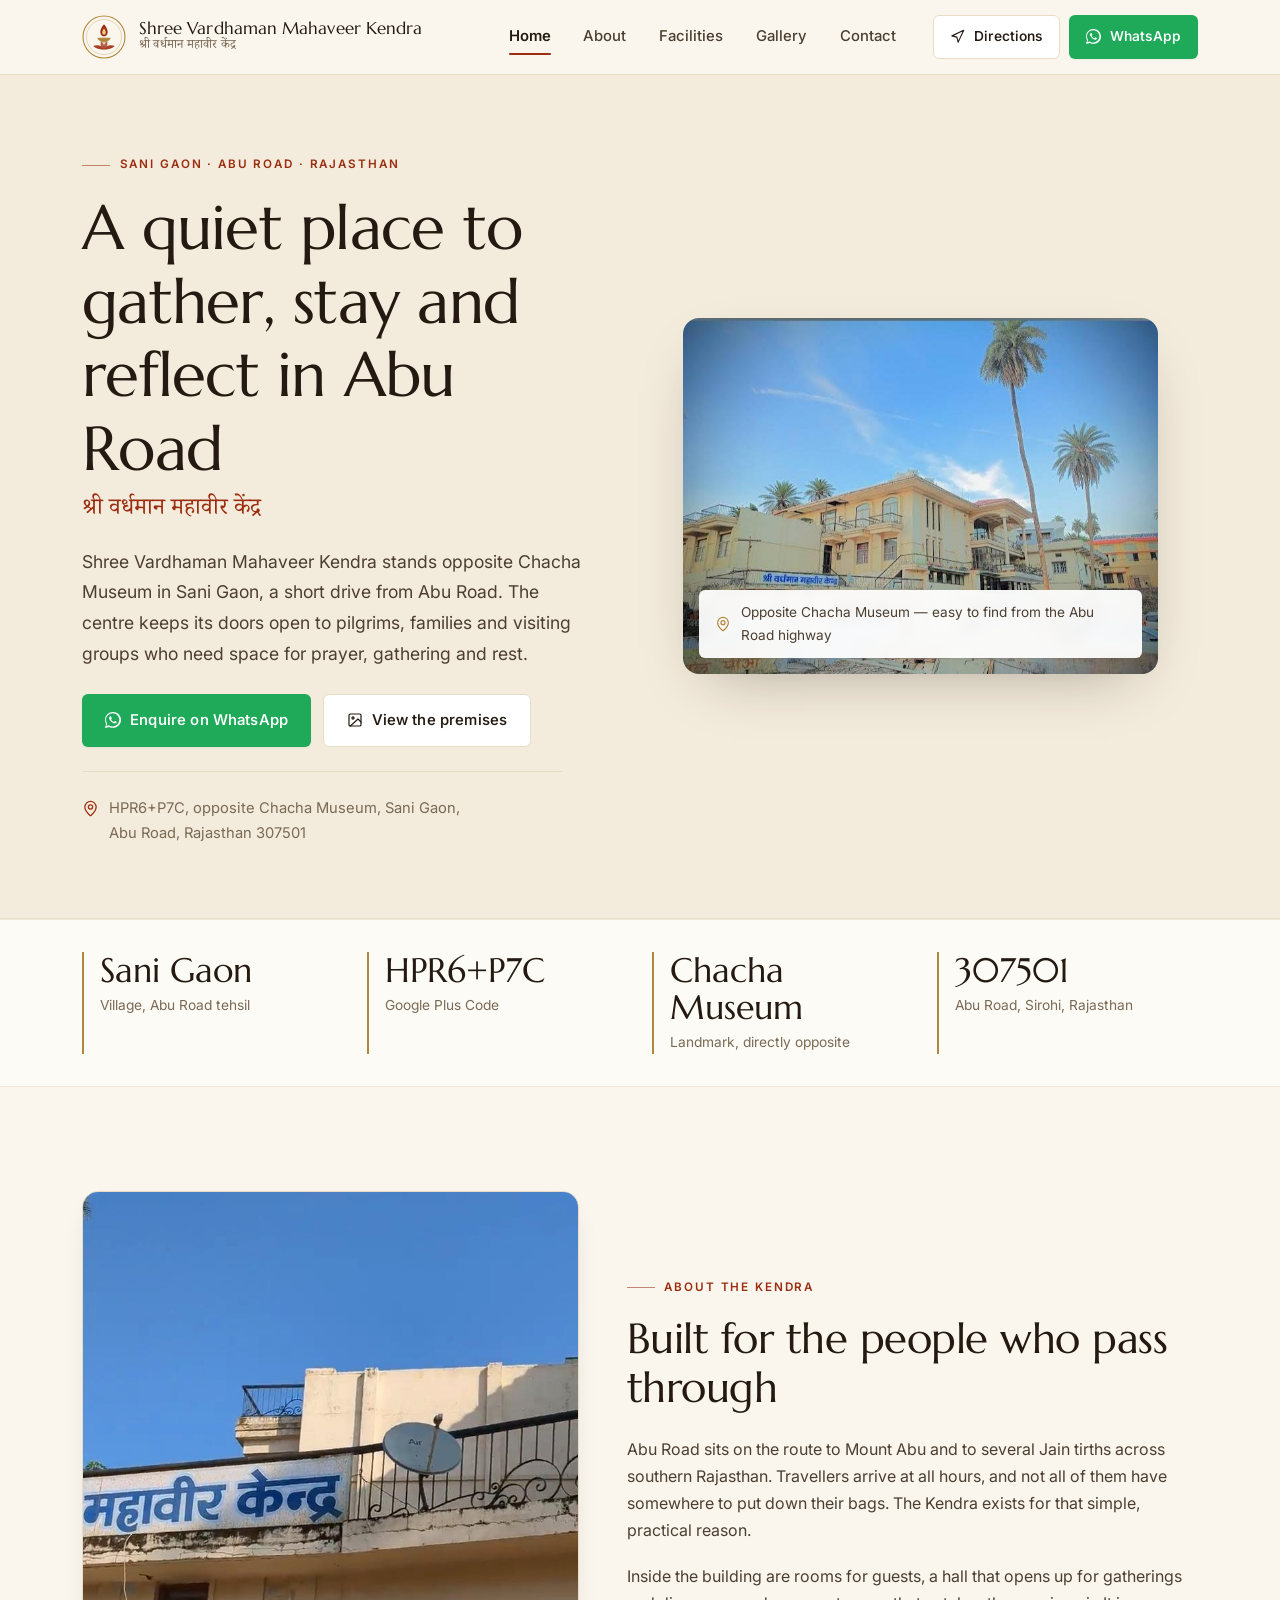
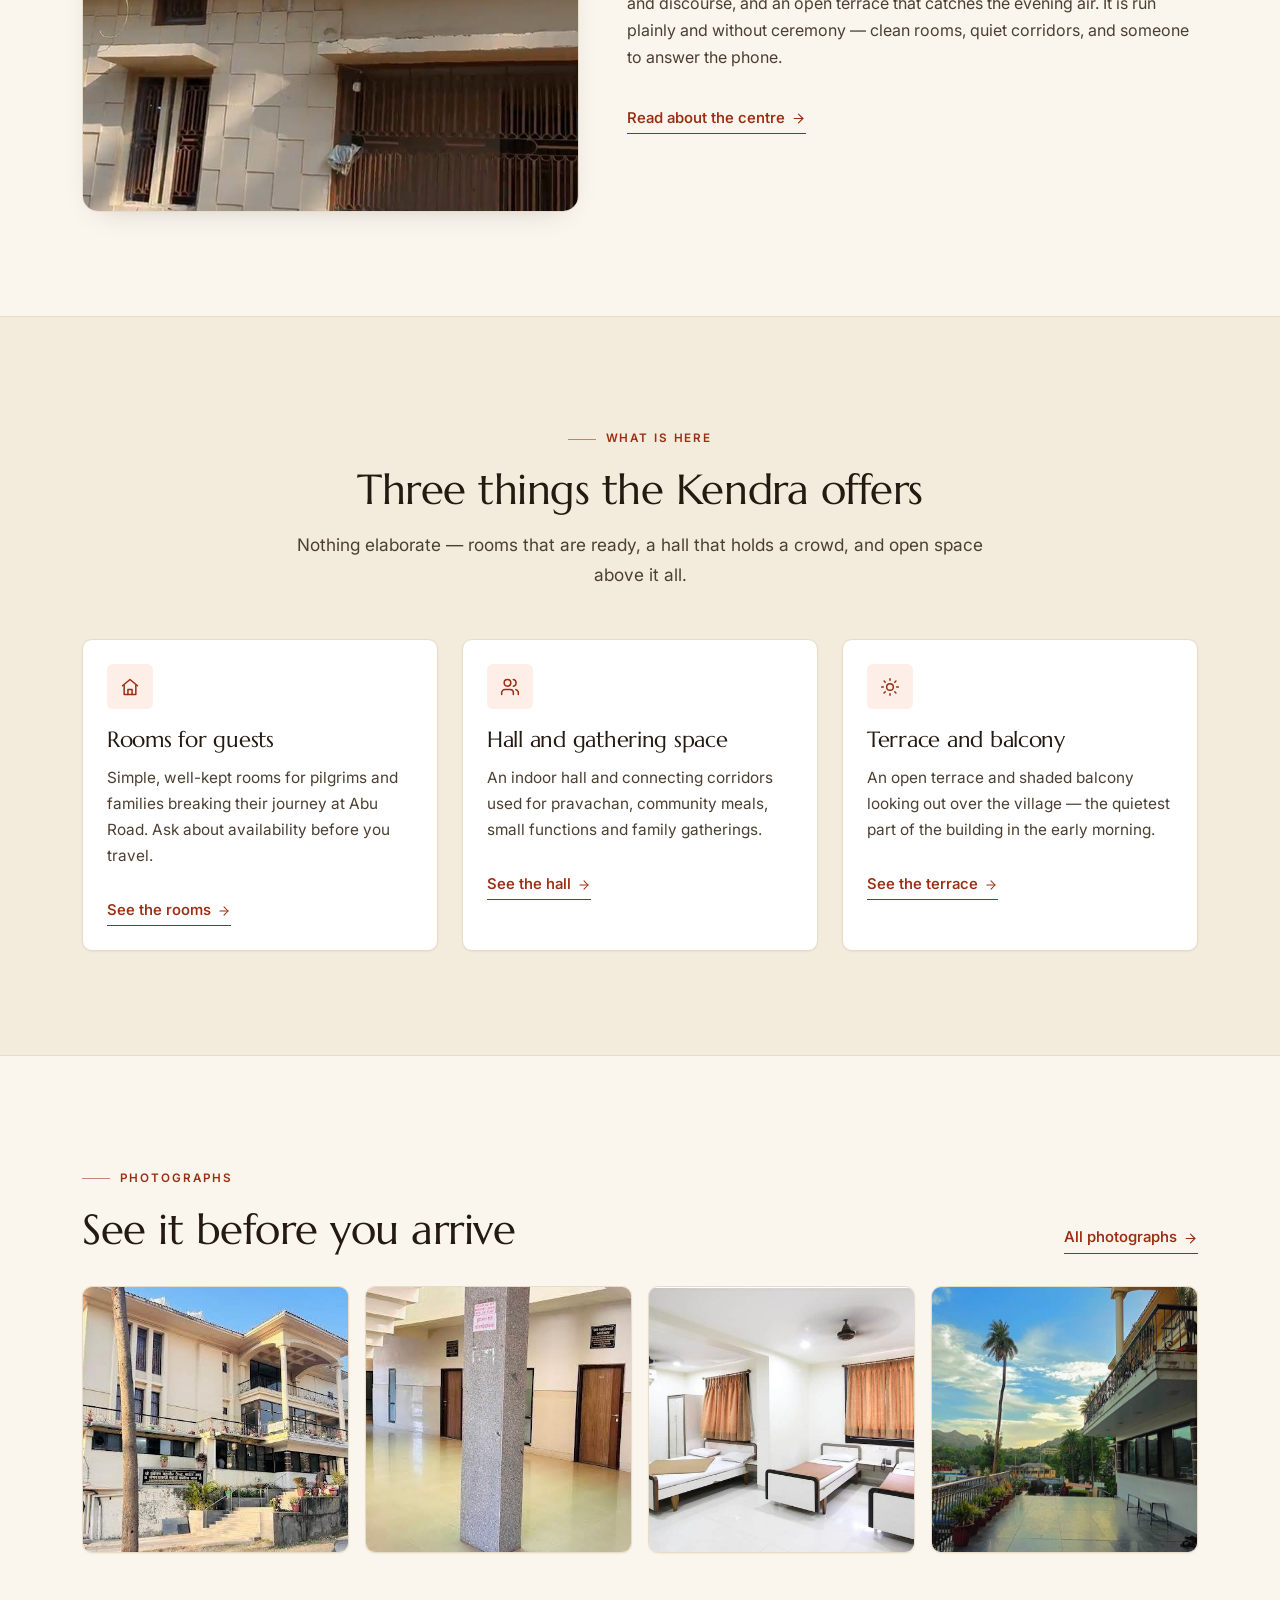
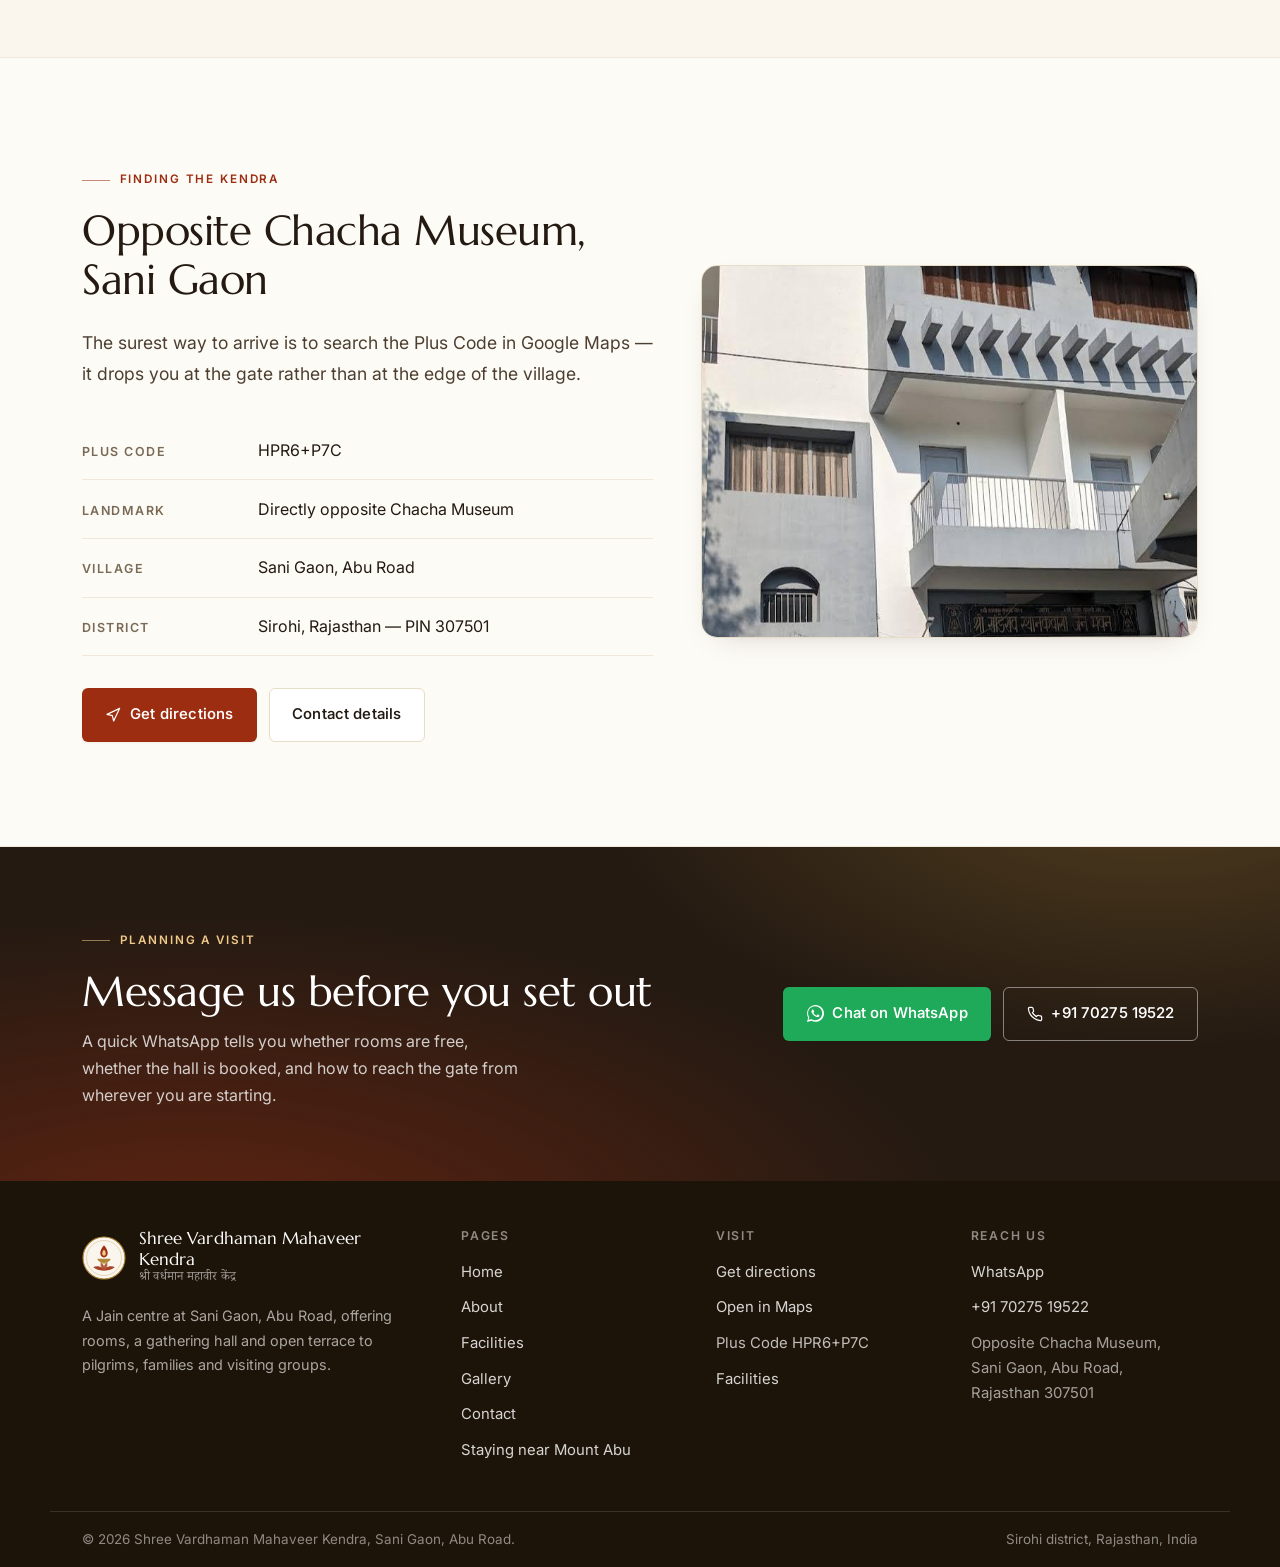
==== commit 90ed5db7: "Update global contact number" ====
--- a/index.html
+++ b/index.html
@@ -4,20 +4,20 @@
 <meta charset="UTF-8">
 <meta name="viewport" content="width=device-width, initial-scale=1">
 <title>Jain Dharamshala in Abu Road | Shree Vardhaman Mahaveer Kendra</title>
-<meta name="description" content="Jain dharamshala at Sani Gaon, Abu Road, Rajasthan, near Mount Abu. Clean rooms, a gathering hall and an open terrace. Call +91 93515 16186.">
+<meta name="description" content="Jain dharamshala at Sani Gaon, Abu Road, Rajasthan, near Mount Abu. Clean rooms, a gathering hall and an open terrace. Call +91 70275 19522.">
 <link rel="canonical" href="https://www.shreevardhamanmahaveerkendra.org/">
 <meta name="robots" content="index, follow">
 
 <meta property="og:url" content="https://www.shreevardhamanmahaveerkendra.org/">
 <meta property="og:type" content="website">
 <meta property="og:title" content="Jain Dharamshala in Abu Road | Shree Vardhaman Mahaveer Kendra">
-<meta property="og:description" content="Jain dharamshala at Sani Gaon, Abu Road, Rajasthan, near Mount Abu. Clean rooms, a gathering hall and an open terrace. Call +91 93515 16186.">
+<meta property="og:description" content="Jain dharamshala at Sani Gaon, Abu Road, Rajasthan, near Mount Abu. Clean rooms, a gathering hall and an open terrace. Call +91 70275 19522.">
 <meta property="og:image" content="https://www.shreevardhamanmahaveerkendra.org/assets/images/exterior.jpeg">
 <meta property="og:site_name" content="Shree Vardhaman Mahaveer Kendra">
 <meta property="og:locale" content="en_IN">
 <meta name="twitter:card" content="summary_large_image">
 <meta name="twitter:title" content="Jain Dharamshala in Abu Road | Shree Vardhaman Mahaveer Kendra">
-<meta name="twitter:description" content="Jain dharamshala at Sani Gaon, Abu Road, Rajasthan, near Mount Abu. Clean rooms, a gathering hall and an open terrace. Call +91 93515 16186.">
+<meta name="twitter:description" content="Jain dharamshala at Sani Gaon, Abu Road, Rajasthan, near Mount Abu. Clean rooms, a gathering hall and an open terrace. Call +91 70275 19522.">
 <meta name="twitter:image" content="https://www.shreevardhamanmahaveerkendra.org/assets/images/exterior.jpeg">
 
 <link rel="icon" type="image/svg+xml" href="/assets/img/kendra-mark.svg">
@@ -53,11 +53,11 @@
         "postalCode": "307501",
         "addressCountry": "IN"
       },
-      "telephone": "+91-93515-16186",
+      "telephone": "+91-70275-19522",
       "priceRange": "₹",
       "contactPoint": {
         "@type": "ContactPoint",
-        "telephone": "+91-93515-16186",
+        "telephone": "+91-70275-19522",
         "contactType": "reservations",
         "areaServed": "IN",
         "availableLanguage": [
@@ -204,7 +204,7 @@
         <svg width="15" height="15" viewBox="0 0 24 24" aria-hidden="true"><use href="#i-nav"/></svg>
         Directions
       </a>
-      <a class="btn btn--wa btn--sm" href="https://wa.me/919351516186?text=Jai%20Jinendra.%20I%20would%20like%20to%20know%20more%20about%20Shree%20Vardhaman%20Mahaveer%20Kendra%2C%20Sani%20Gaon%2C%20Abu%20Road." data-wa>
+      <a class="btn btn--wa btn--sm" href="https://wa.me/917027519522?text=Jai%20Jinendra.%20I%20would%20like%20to%20know%20more%20about%20Shree%20Vardhaman%20Mahaveer%20Kendra%2C%20Sani%20Gaon%2C%20Abu%20Road." data-wa>
         <svg width="15" height="15" viewBox="0 0 24 24" aria-hidden="true"><use href="#i-wa"/></svg>
         WhatsApp
       </a>
@@ -226,7 +226,7 @@
         <li><a href="/contact">Contact</a></li>
       </ul>
       <div class="drawer__actions">
-        <a class="btn btn--wa btn--block" href="https://wa.me/919351516186?text=Jai%20Jinendra.%20I%20would%20like%20to%20know%20more%20about%20Shree%20Vardhaman%20Mahaveer%20Kendra%2C%20Sani%20Gaon%2C%20Abu%20Road." data-wa>
+        <a class="btn btn--wa btn--block" href="https://wa.me/917027519522?text=Jai%20Jinendra.%20I%20would%20like%20to%20know%20more%20about%20Shree%20Vardhaman%20Mahaveer%20Kendra%2C%20Sani%20Gaon%2C%20Abu%20Road." data-wa>
           <svg width="16" height="16" viewBox="0 0 24 24" aria-hidden="true"><use href="#i-wa"/></svg>
           Chat on WhatsApp
         </a>
@@ -255,7 +255,7 @@
         </p>
 
         <div class="btn-row hero__btns">
-          <a class="btn btn--wa" href="https://wa.me/919351516186?text=Jai%20Jinendra.%20I%20would%20like%20to%20know%20more%20about%20Shree%20Vardhaman%20Mahaveer%20Kendra%2C%20Sani%20Gaon%2C%20Abu%20Road." data-wa>
+          <a class="btn btn--wa" href="https://wa.me/917027519522?text=Jai%20Jinendra.%20I%20would%20like%20to%20know%20more%20about%20Shree%20Vardhaman%20Mahaveer%20Kendra%2C%20Sani%20Gaon%2C%20Abu%20Road." data-wa>
             <svg width="16" height="16" viewBox="0 0 24 24" aria-hidden="true"><use href="#i-wa"/></svg>
             Enquire on WhatsApp
           </a>
@@ -485,13 +485,13 @@
         </p>
       </div>
       <div class="btn-row">
-        <a class="btn btn--wa" href="https://wa.me/919351516186?text=Jai%20Jinendra.%20I%20would%20like%20to%20know%20more%20about%20Shree%20Vardhaman%20Mahaveer%20Kendra%2C%20Sani%20Gaon%2C%20Abu%20Road." data-wa>
+        <a class="btn btn--wa" href="https://wa.me/917027519522?text=Jai%20Jinendra.%20I%20would%20like%20to%20know%20more%20about%20Shree%20Vardhaman%20Mahaveer%20Kendra%2C%20Sani%20Gaon%2C%20Abu%20Road." data-wa>
           <svg width="17" height="17" viewBox="0 0 24 24" aria-hidden="true"><use href="#i-wa"/></svg>
           Chat on WhatsApp
         </a>
-        <a class="btn btn--quiet" href="tel:+919351516186" data-tel>
+        <a class="btn btn--quiet" href="tel:+917027519522" data-tel>
           <svg width="16" height="16" viewBox="0 0 24 24" aria-hidden="true"><use href="#i-phone"/></svg>
-          <span data-phone-text>+91 93515 16186</span>
+          <span data-phone-text>+91 70275 19522</span>
         </a>
       </div>
     </div>
@@ -541,8 +541,8 @@
     <div>
       <h3>Reach us</h3>
       <ul class="footer__list">
-        <li><a href="https://wa.me/919351516186?text=Jai%20Jinendra.%20I%20would%20like%20to%20know%20more%20about%20Shree%20Vardhaman%20Mahaveer%20Kendra%2C%20Sani%20Gaon%2C%20Abu%20Road." data-wa>WhatsApp</a></li>
-        <li><a href="tel:+919351516186" data-tel data-phone-text>+91 93515 16186</a></li>
+        <li><a href="https://wa.me/917027519522?text=Jai%20Jinendra.%20I%20would%20like%20to%20know%20more%20about%20Shree%20Vardhaman%20Mahaveer%20Kendra%2C%20Sani%20Gaon%2C%20Abu%20Road." data-wa>WhatsApp</a></li>
+        <li><a href="tel:+917027519522" data-tel data-phone-text>+91 70275 19522</a></li>
         <li style="color:rgba(255,255,255,0.6)">
           Opposite Chacha Museum,<br>Sani Gaon, Abu Road,<br>Rajasthan 307501
         </li>
@@ -557,7 +557,7 @@
 </footer>
 
 <!-- Floating WhatsApp ----------------------------------------------------- -->
-<a class="wa-float" href="https://wa.me/919351516186?text=Jai%20Jinendra.%20I%20would%20like%20to%20know%20more%20about%20Shree%20Vardhaman%20Mahaveer%20Kendra%2C%20Sani%20Gaon%2C%20Abu%20Road." data-wa aria-label="Chat with the Kendra on WhatsApp">
+<a class="wa-float" href="https://wa.me/917027519522?text=Jai%20Jinendra.%20I%20would%20like%20to%20know%20more%20about%20Shree%20Vardhaman%20Mahaveer%20Kendra%2C%20Sani%20Gaon%2C%20Abu%20Road." data-wa aria-label="Chat with the Kendra on WhatsApp">
   <svg width="22" height="22" viewBox="0 0 24 24" aria-hidden="true"><use href="#i-wa"/></svg>
   <span class="wa-float__label">WhatsApp</span>
 </a>
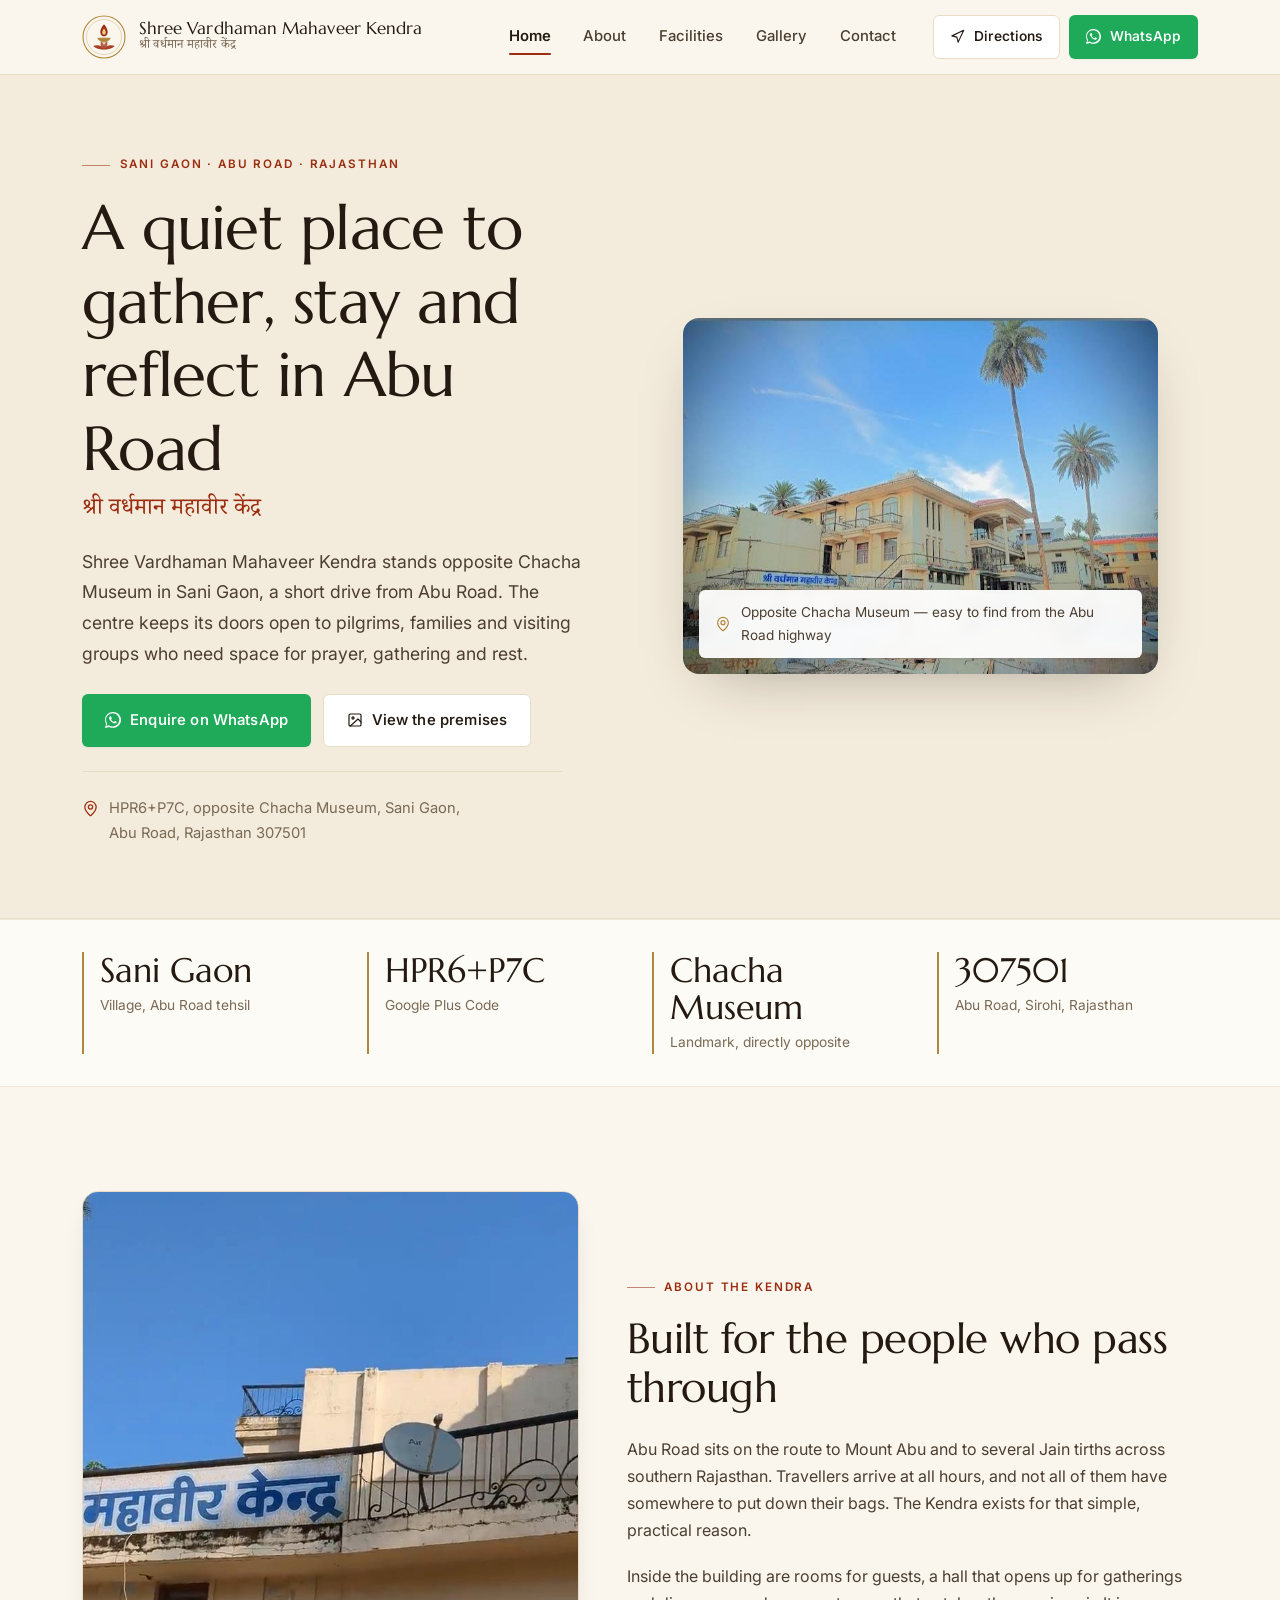
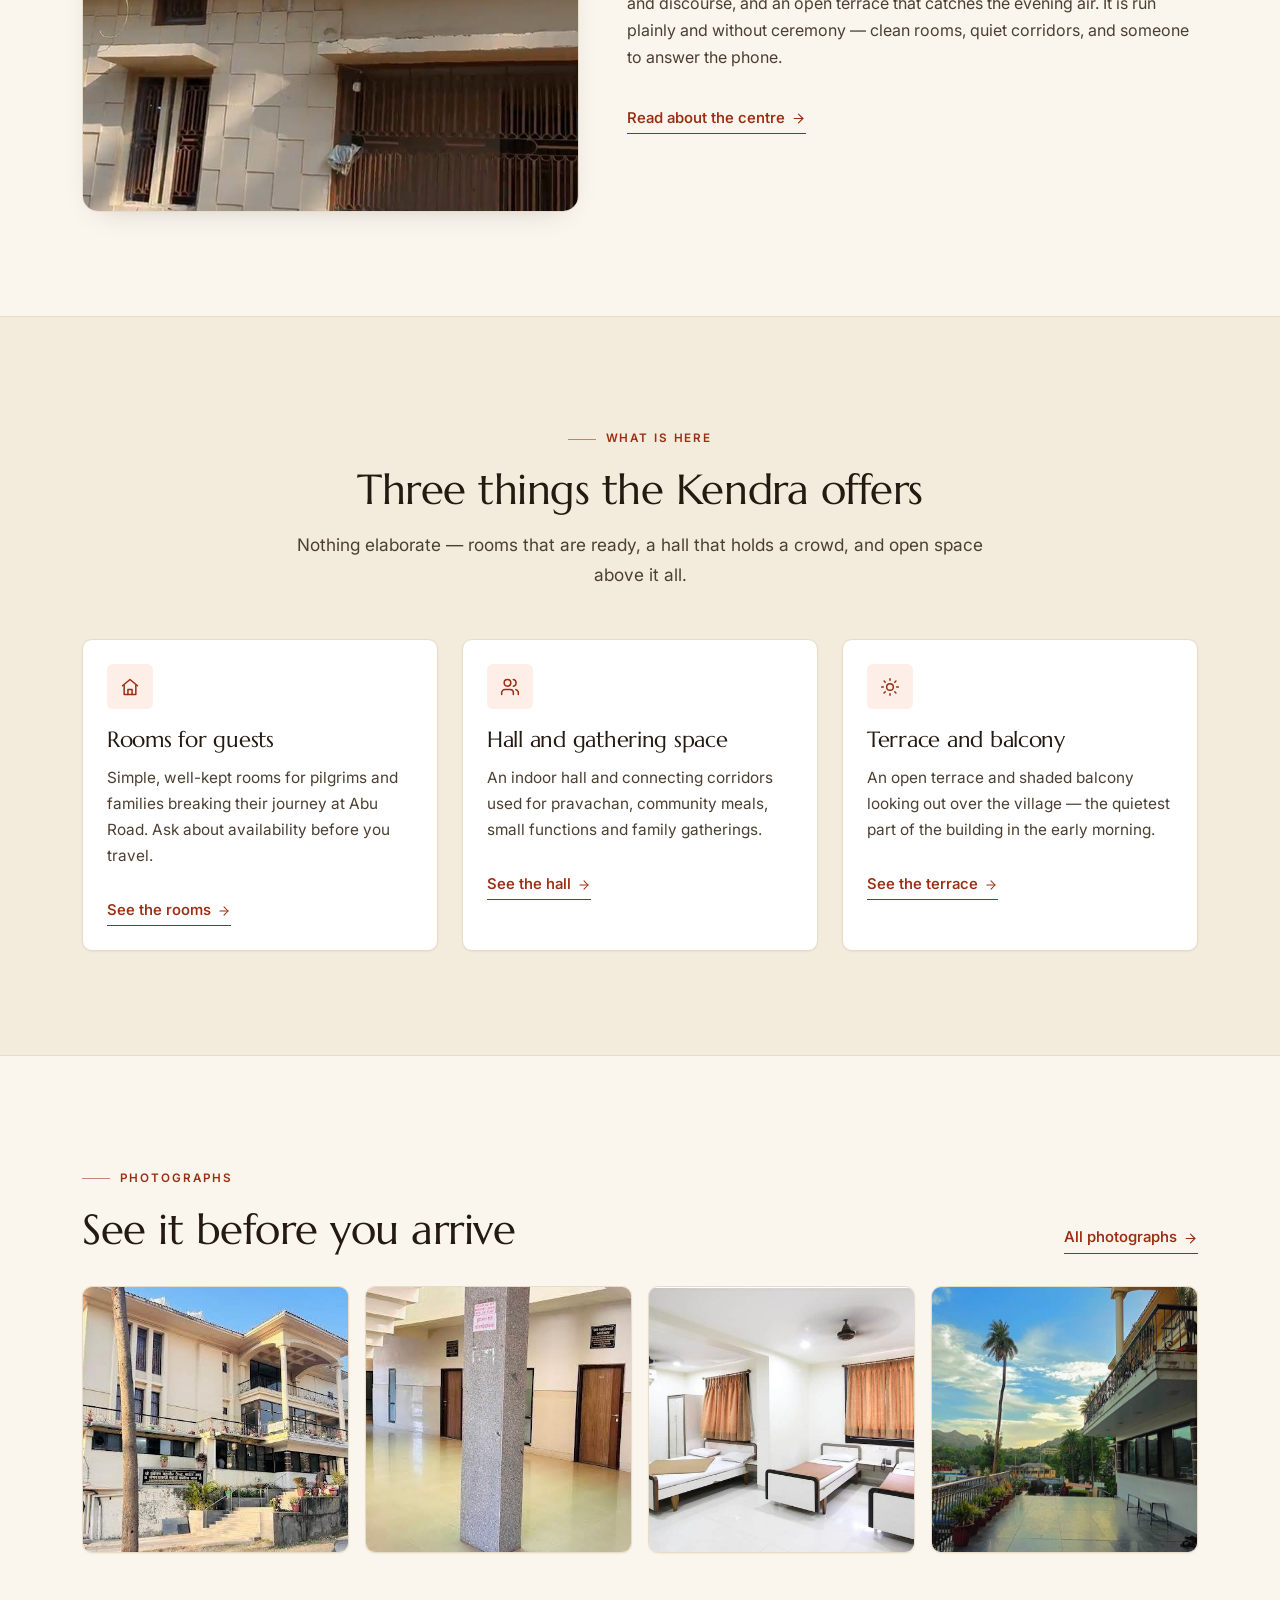
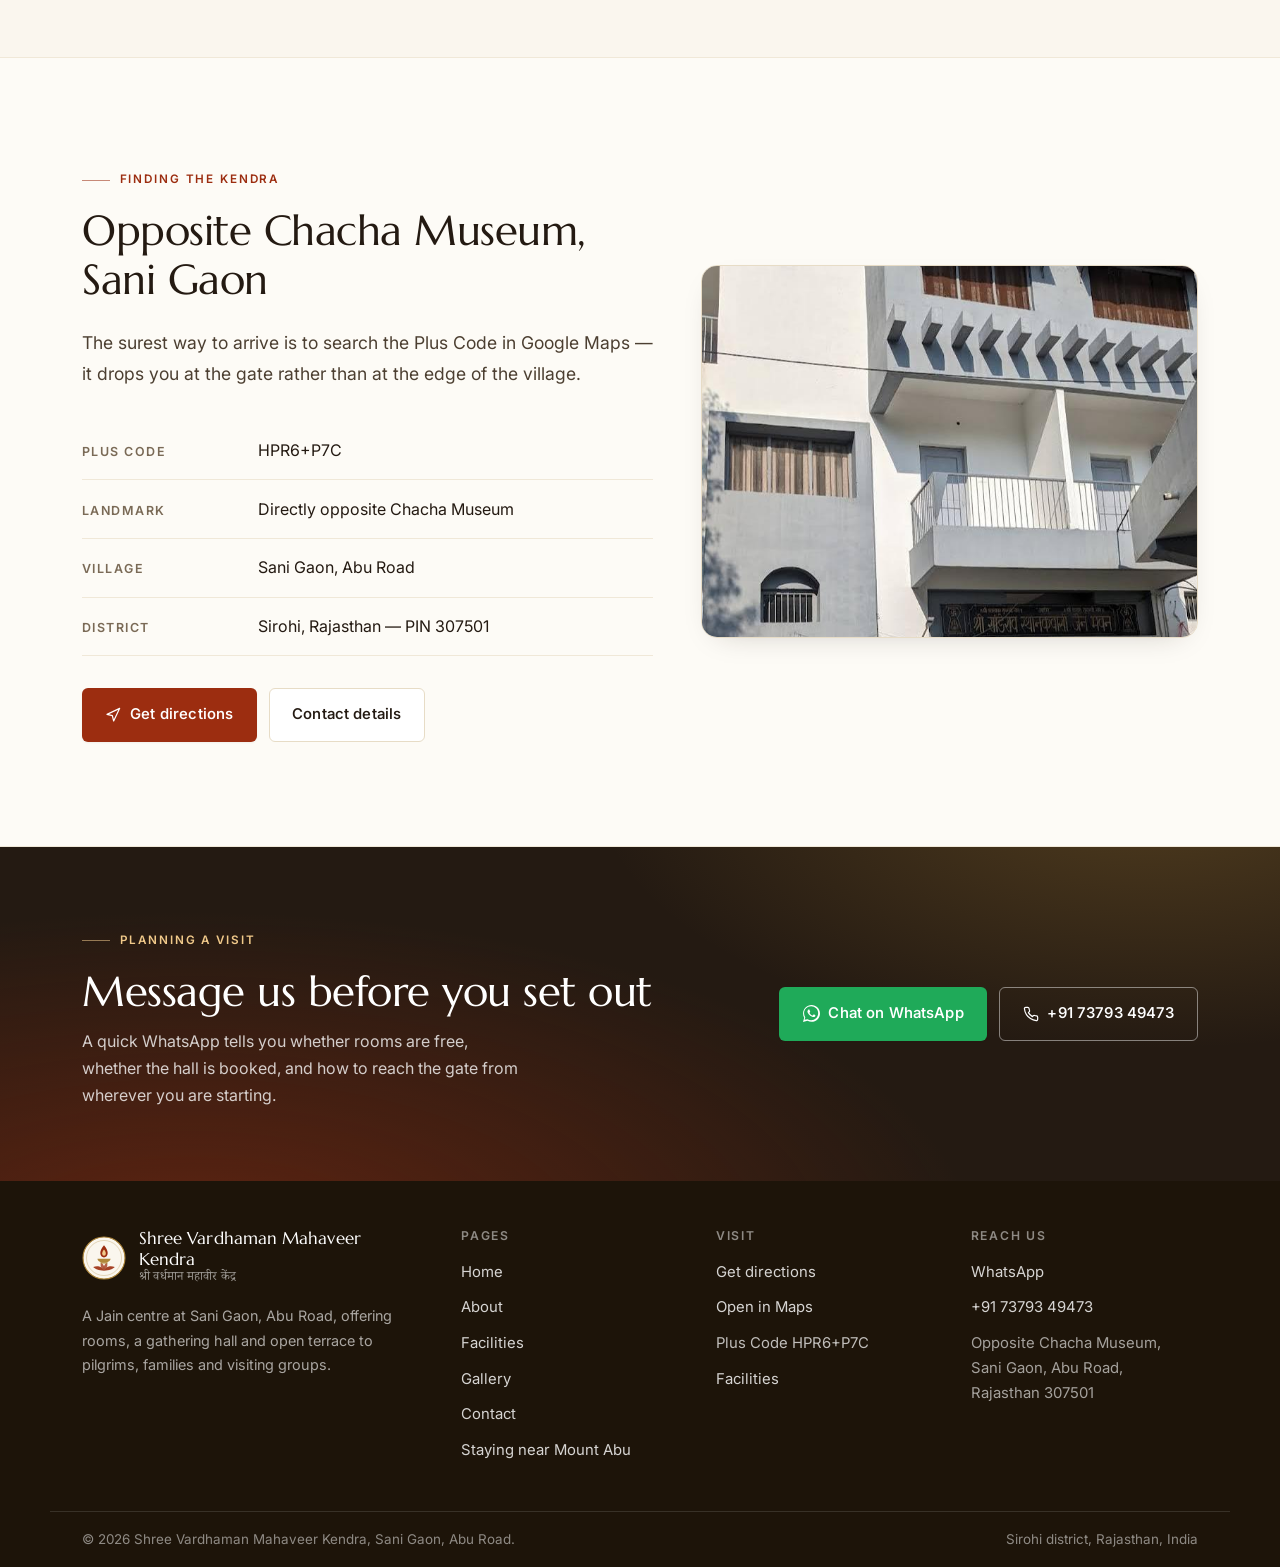
==== commit d4b9866b: "Update contact phone number to 7379349473" ====
--- a/index.html
+++ b/index.html
@@ -1,23 +1,23 @@
-<!DOCTYPE html>
+﻿<!DOCTYPE html>
 <html lang="en">
 <head>
 <meta charset="UTF-8">
 <meta name="viewport" content="width=device-width, initial-scale=1">
 <title>Jain Dharamshala in Abu Road | Shree Vardhaman Mahaveer Kendra</title>
-<meta name="description" content="Jain dharamshala at Sani Gaon, Abu Road, Rajasthan, near Mount Abu. Clean rooms, a gathering hall and an open terrace. Call +91 70275 19522.">
+<meta name="description" content="Jain dharamshala at Sani Gaon, Abu Road, Rajasthan, near Mount Abu. Clean rooms, a gathering hall and an open terrace. Call +91 73793 49473.">
 <link rel="canonical" href="https://www.shreevardhamanmahaveerkendra.org/">
 <meta name="robots" content="index, follow">
 
 <meta property="og:url" content="https://www.shreevardhamanmahaveerkendra.org/">
 <meta property="og:type" content="website">
 <meta property="og:title" content="Jain Dharamshala in Abu Road | Shree Vardhaman Mahaveer Kendra">
-<meta property="og:description" content="Jain dharamshala at Sani Gaon, Abu Road, Rajasthan, near Mount Abu. Clean rooms, a gathering hall and an open terrace. Call +91 70275 19522.">
+<meta property="og:description" content="Jain dharamshala at Sani Gaon, Abu Road, Rajasthan, near Mount Abu. Clean rooms, a gathering hall and an open terrace. Call +91 73793 49473.">
 <meta property="og:image" content="https://www.shreevardhamanmahaveerkendra.org/assets/images/exterior.jpeg">
 <meta property="og:site_name" content="Shree Vardhaman Mahaveer Kendra">
 <meta property="og:locale" content="en_IN">
 <meta name="twitter:card" content="summary_large_image">
 <meta name="twitter:title" content="Jain Dharamshala in Abu Road | Shree Vardhaman Mahaveer Kendra">
-<meta name="twitter:description" content="Jain dharamshala at Sani Gaon, Abu Road, Rajasthan, near Mount Abu. Clean rooms, a gathering hall and an open terrace. Call +91 70275 19522.">
+<meta name="twitter:description" content="Jain dharamshala at Sani Gaon, Abu Road, Rajasthan, near Mount Abu. Clean rooms, a gathering hall and an open terrace. Call +91 73793 49473.">
 <meta name="twitter:image" content="https://www.shreevardhamanmahaveerkendra.org/assets/images/exterior.jpeg">
 
 <link rel="icon" type="image/svg+xml" href="/assets/img/kendra-mark.svg">
@@ -204,7 +204,7 @@
         <svg width="15" height="15" viewBox="0 0 24 24" aria-hidden="true"><use href="#i-nav"/></svg>
         Directions
       </a>
-      <a class="btn btn--wa btn--sm" href="https://wa.me/917027519522?text=Jai%20Jinendra.%20I%20would%20like%20to%20know%20more%20about%20Shree%20Vardhaman%20Mahaveer%20Kendra%2C%20Sani%20Gaon%2C%20Abu%20Road." data-wa>
+      <a class="btn btn--wa btn--sm" href="https://wa.me/917379349473?text=Jai%20Jinendra.%20I%20would%20like%20to%20know%20more%20about%20Shree%20Vardhaman%20Mahaveer%20Kendra%2C%20Sani%20Gaon%2C%20Abu%20Road." data-wa>
         <svg width="15" height="15" viewBox="0 0 24 24" aria-hidden="true"><use href="#i-wa"/></svg>
         WhatsApp
       </a>
@@ -226,7 +226,7 @@
         <li><a href="/contact">Contact</a></li>
       </ul>
       <div class="drawer__actions">
-        <a class="btn btn--wa btn--block" href="https://wa.me/917027519522?text=Jai%20Jinendra.%20I%20would%20like%20to%20know%20more%20about%20Shree%20Vardhaman%20Mahaveer%20Kendra%2C%20Sani%20Gaon%2C%20Abu%20Road." data-wa>
+        <a class="btn btn--wa btn--block" href="https://wa.me/917379349473?text=Jai%20Jinendra.%20I%20would%20like%20to%20know%20more%20about%20Shree%20Vardhaman%20Mahaveer%20Kendra%2C%20Sani%20Gaon%2C%20Abu%20Road." data-wa>
           <svg width="16" height="16" viewBox="0 0 24 24" aria-hidden="true"><use href="#i-wa"/></svg>
           Chat on WhatsApp
         </a>
@@ -255,7 +255,7 @@
         </p>
 
         <div class="btn-row hero__btns">
-          <a class="btn btn--wa" href="https://wa.me/917027519522?text=Jai%20Jinendra.%20I%20would%20like%20to%20know%20more%20about%20Shree%20Vardhaman%20Mahaveer%20Kendra%2C%20Sani%20Gaon%2C%20Abu%20Road." data-wa>
+          <a class="btn btn--wa" href="https://wa.me/917379349473?text=Jai%20Jinendra.%20I%20would%20like%20to%20know%20more%20about%20Shree%20Vardhaman%20Mahaveer%20Kendra%2C%20Sani%20Gaon%2C%20Abu%20Road." data-wa>
             <svg width="16" height="16" viewBox="0 0 24 24" aria-hidden="true"><use href="#i-wa"/></svg>
             Enquire on WhatsApp
           </a>
@@ -485,13 +485,13 @@
         </p>
       </div>
       <div class="btn-row">
-        <a class="btn btn--wa" href="https://wa.me/917027519522?text=Jai%20Jinendra.%20I%20would%20like%20to%20know%20more%20about%20Shree%20Vardhaman%20Mahaveer%20Kendra%2C%20Sani%20Gaon%2C%20Abu%20Road." data-wa>
+        <a class="btn btn--wa" href="https://wa.me/917379349473?text=Jai%20Jinendra.%20I%20would%20like%20to%20know%20more%20about%20Shree%20Vardhaman%20Mahaveer%20Kendra%2C%20Sani%20Gaon%2C%20Abu%20Road." data-wa>
           <svg width="17" height="17" viewBox="0 0 24 24" aria-hidden="true"><use href="#i-wa"/></svg>
           Chat on WhatsApp
         </a>
-        <a class="btn btn--quiet" href="tel:+917027519522" data-tel>
+        <a class="btn btn--quiet" href="tel:+917379349473" data-tel>
           <svg width="16" height="16" viewBox="0 0 24 24" aria-hidden="true"><use href="#i-phone"/></svg>
-          <span data-phone-text>+91 70275 19522</span>
+          <span data-phone-text>+91 73793 49473</span>
         </a>
       </div>
     </div>
@@ -541,8 +541,8 @@
     <div>
       <h3>Reach us</h3>
       <ul class="footer__list">
-        <li><a href="https://wa.me/917027519522?text=Jai%20Jinendra.%20I%20would%20like%20to%20know%20more%20about%20Shree%20Vardhaman%20Mahaveer%20Kendra%2C%20Sani%20Gaon%2C%20Abu%20Road." data-wa>WhatsApp</a></li>
-        <li><a href="tel:+917027519522" data-tel data-phone-text>+91 70275 19522</a></li>
+        <li><a href="https://wa.me/917379349473?text=Jai%20Jinendra.%20I%20would%20like%20to%20know%20more%20about%20Shree%20Vardhaman%20Mahaveer%20Kendra%2C%20Sani%20Gaon%2C%20Abu%20Road." data-wa>WhatsApp</a></li>
+        <li><a href="tel:+917379349473" data-tel data-phone-text>+91 73793 49473</a></li>
         <li style="color:rgba(255,255,255,0.6)">
           Opposite Chacha Museum,<br>Sani Gaon, Abu Road,<br>Rajasthan 307501
         </li>
@@ -557,7 +557,7 @@
 </footer>
 
 <!-- Floating WhatsApp ----------------------------------------------------- -->
-<a class="wa-float" href="https://wa.me/917027519522?text=Jai%20Jinendra.%20I%20would%20like%20to%20know%20more%20about%20Shree%20Vardhaman%20Mahaveer%20Kendra%2C%20Sani%20Gaon%2C%20Abu%20Road." data-wa aria-label="Chat with the Kendra on WhatsApp">
+<a class="wa-float" href="https://wa.me/917379349473?text=Jai%20Jinendra.%20I%20would%20like%20to%20know%20more%20about%20Shree%20Vardhaman%20Mahaveer%20Kendra%2C%20Sani%20Gaon%2C%20Abu%20Road." data-wa aria-label="Chat with the Kendra on WhatsApp">
   <svg width="22" height="22" viewBox="0 0 24 24" aria-hidden="true"><use href="#i-wa"/></svg>
   <span class="wa-float__label">WhatsApp</span>
 </a>
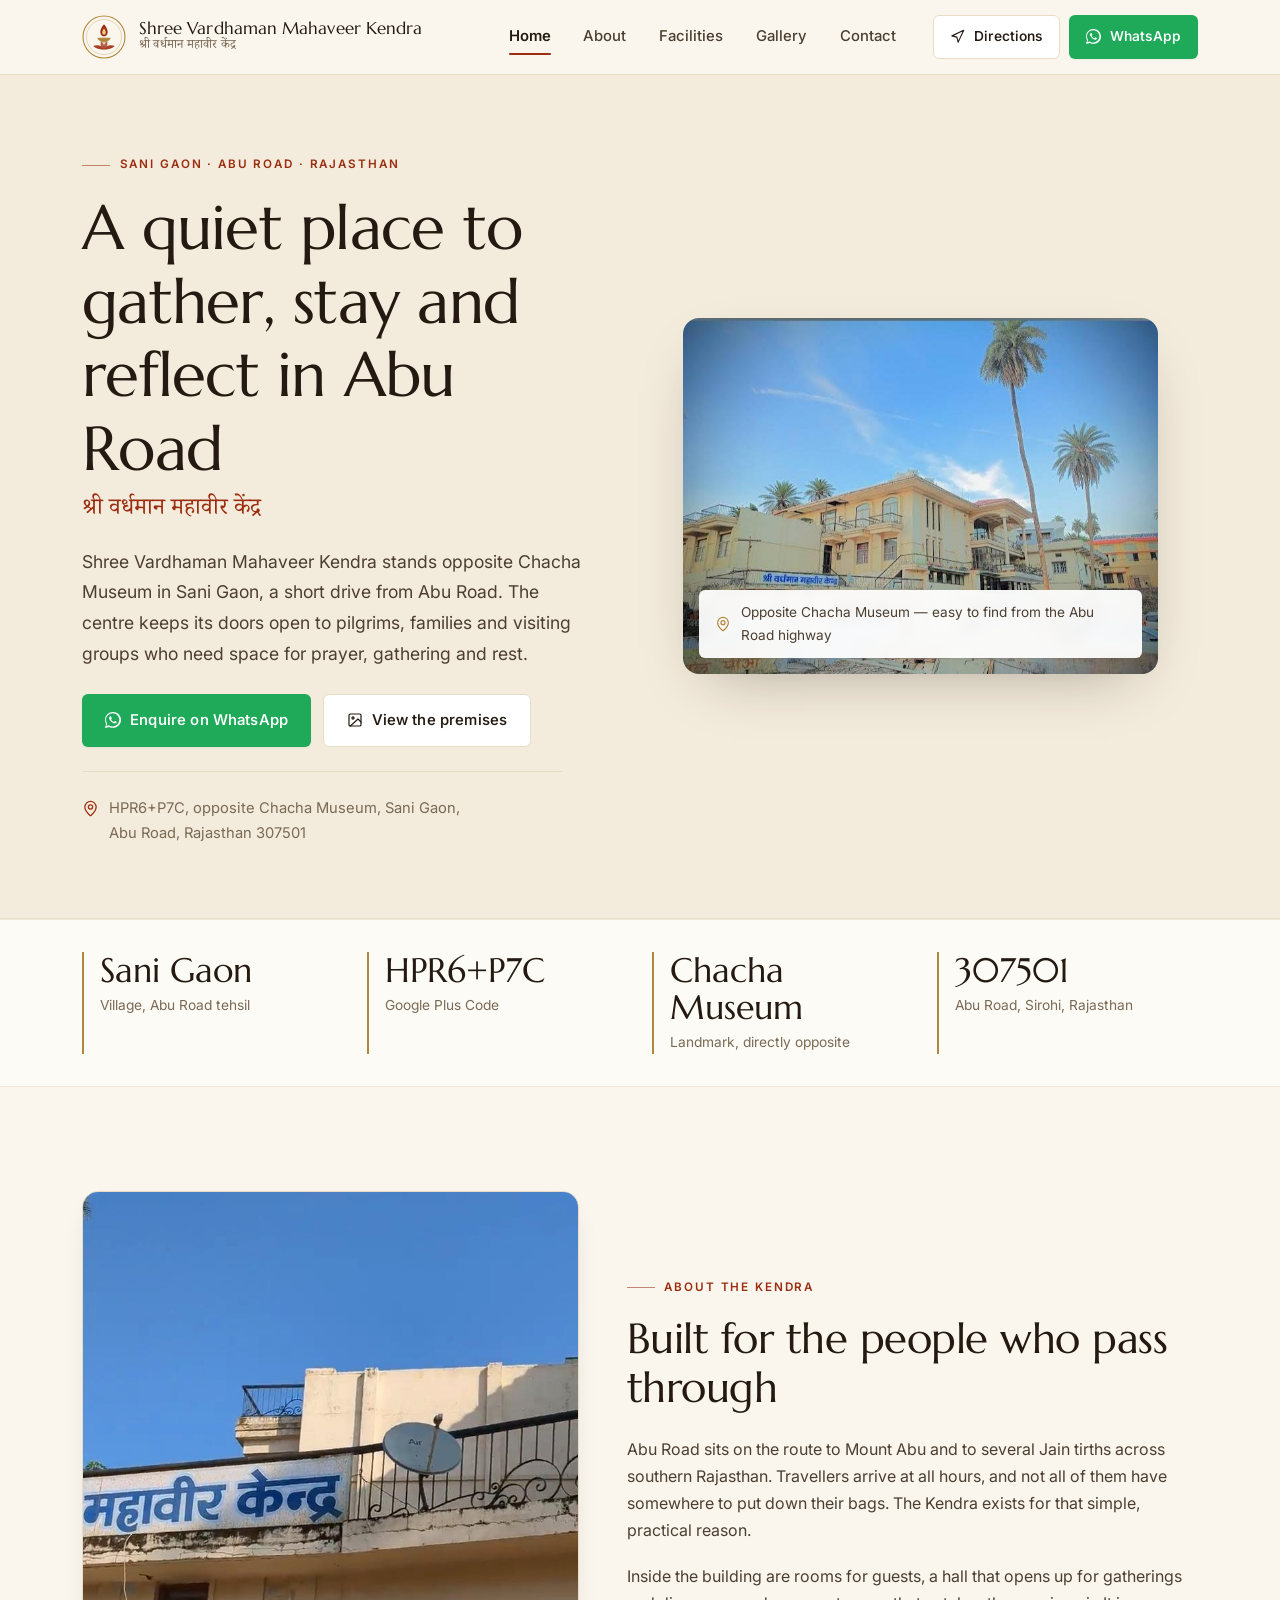
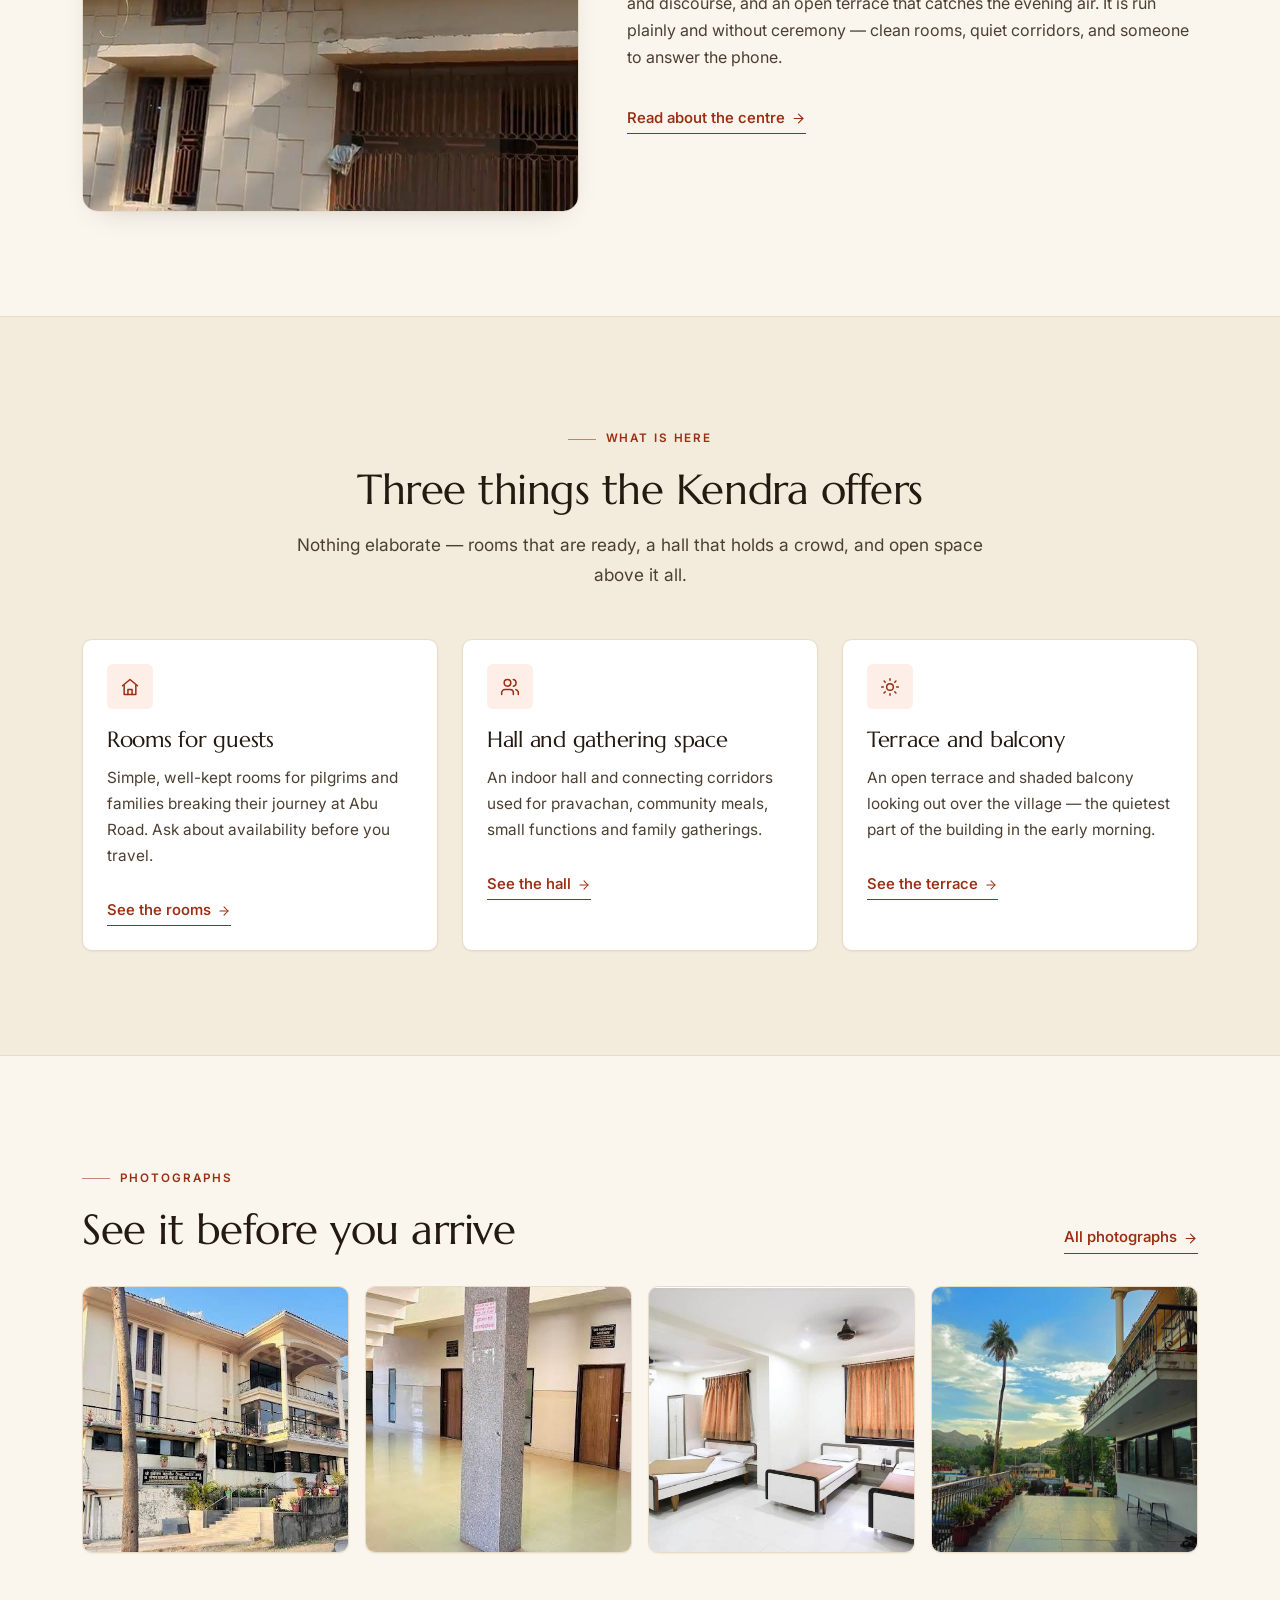
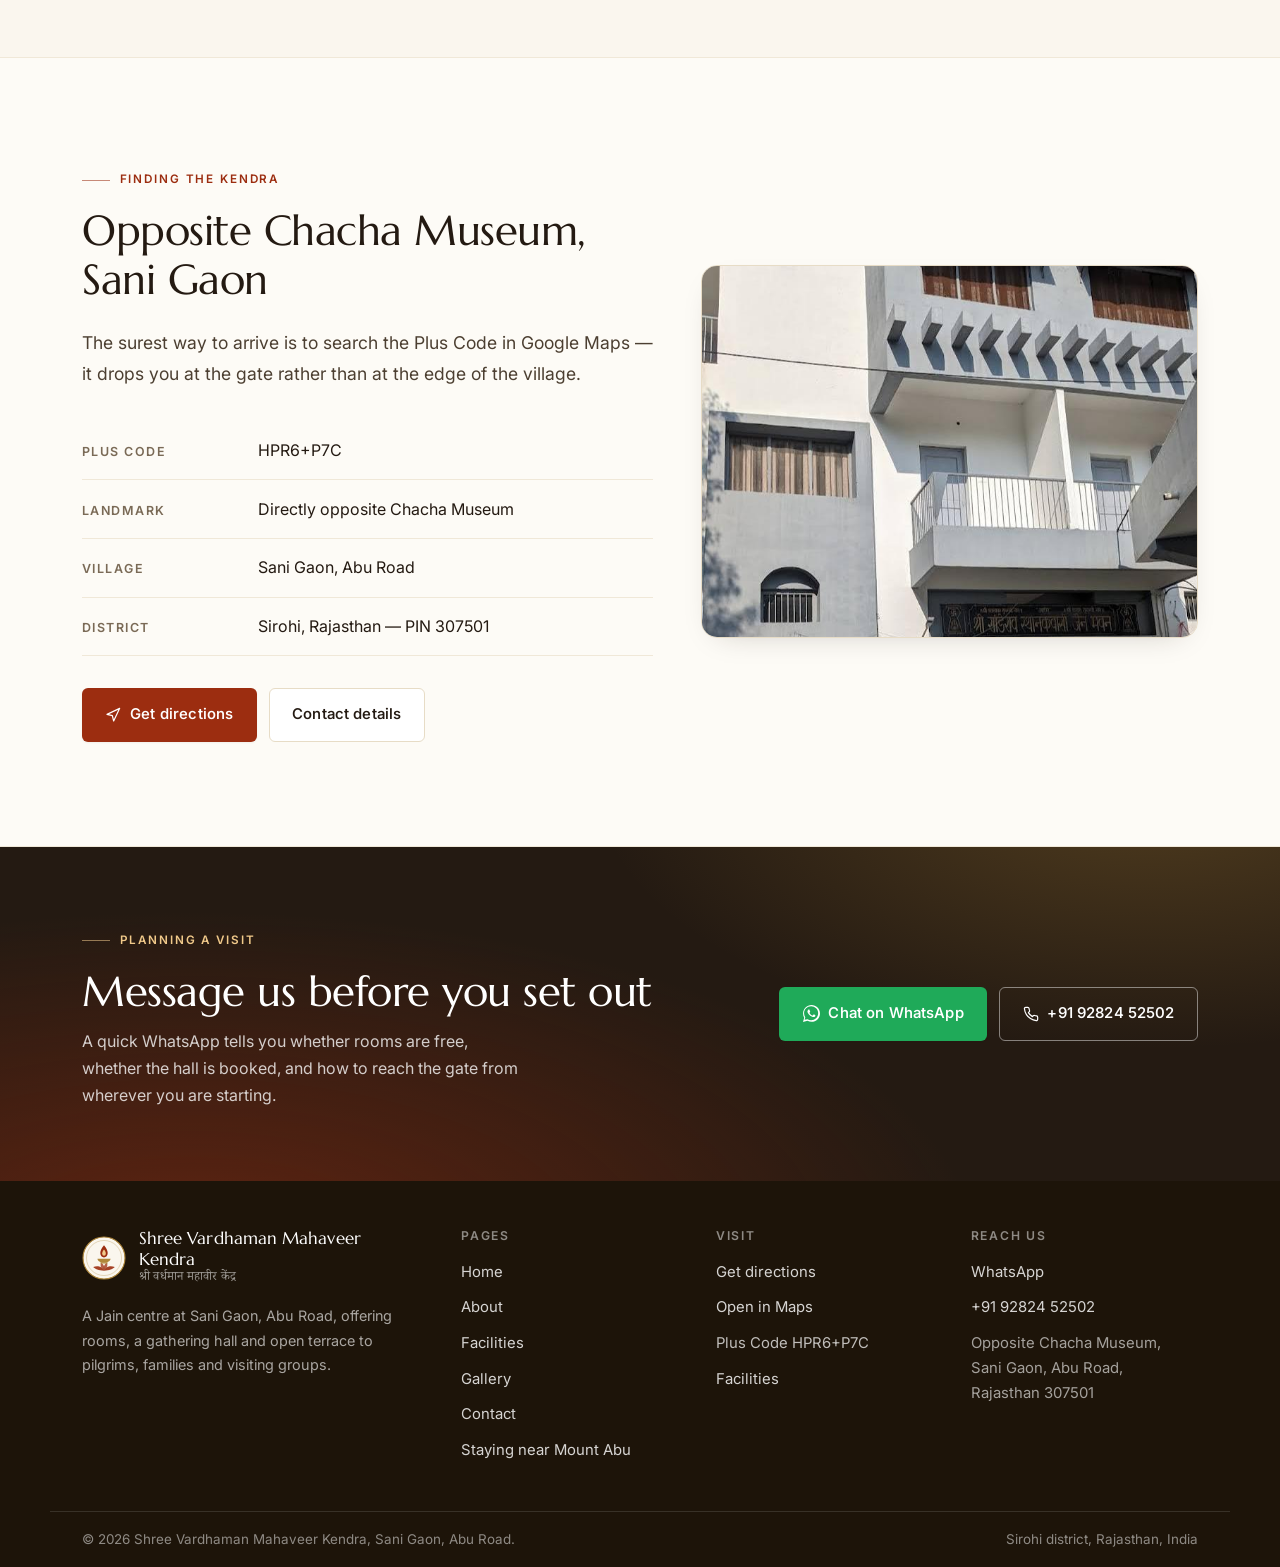
==== commit 8dfca0be: "Update contact phone number to 9282452502" ====
--- a/index.html
+++ b/index.html
@@ -4,20 +4,20 @@
 <meta charset="UTF-8">
 <meta name="viewport" content="width=device-width, initial-scale=1">
 <title>Jain Dharamshala in Abu Road | Shree Vardhaman Mahaveer Kendra</title>
-<meta name="description" content="Jain dharamshala at Sani Gaon, Abu Road, Rajasthan, near Mount Abu. Clean rooms, a gathering hall and an open terrace. Call +91 73793 49473.">
+<meta name="description" content="Jain dharamshala at Sani Gaon, Abu Road, Rajasthan, near Mount Abu. Clean rooms, a gathering hall and an open terrace. Call +91 92824 52502.">
 <link rel="canonical" href="https://www.shreevardhamanmahaveerkendra.org/">
 <meta name="robots" content="index, follow">
 
 <meta property="og:url" content="https://www.shreevardhamanmahaveerkendra.org/">
 <meta property="og:type" content="website">
 <meta property="og:title" content="Jain Dharamshala in Abu Road | Shree Vardhaman Mahaveer Kendra">
-<meta property="og:description" content="Jain dharamshala at Sani Gaon, Abu Road, Rajasthan, near Mount Abu. Clean rooms, a gathering hall and an open terrace. Call +91 73793 49473.">
+<meta property="og:description" content="Jain dharamshala at Sani Gaon, Abu Road, Rajasthan, near Mount Abu. Clean rooms, a gathering hall and an open terrace. Call +91 92824 52502.">
 <meta property="og:image" content="https://www.shreevardhamanmahaveerkendra.org/assets/images/exterior.jpeg">
 <meta property="og:site_name" content="Shree Vardhaman Mahaveer Kendra">
 <meta property="og:locale" content="en_IN">
 <meta name="twitter:card" content="summary_large_image">
 <meta name="twitter:title" content="Jain Dharamshala in Abu Road | Shree Vardhaman Mahaveer Kendra">
-<meta name="twitter:description" content="Jain dharamshala at Sani Gaon, Abu Road, Rajasthan, near Mount Abu. Clean rooms, a gathering hall and an open terrace. Call +91 73793 49473.">
+<meta name="twitter:description" content="Jain dharamshala at Sani Gaon, Abu Road, Rajasthan, near Mount Abu. Clean rooms, a gathering hall and an open terrace. Call +91 92824 52502.">
 <meta name="twitter:image" content="https://www.shreevardhamanmahaveerkendra.org/assets/images/exterior.jpeg">
 
 <link rel="icon" type="image/svg+xml" href="/assets/img/kendra-mark.svg">
@@ -204,7 +204,7 @@
         <svg width="15" height="15" viewBox="0 0 24 24" aria-hidden="true"><use href="#i-nav"/></svg>
         Directions
       </a>
-      <a class="btn btn--wa btn--sm" href="https://wa.me/917379349473?text=Jai%20Jinendra.%20I%20would%20like%20to%20know%20more%20about%20Shree%20Vardhaman%20Mahaveer%20Kendra%2C%20Sani%20Gaon%2C%20Abu%20Road." data-wa>
+      <a class="btn btn--wa btn--sm" href="https://wa.me/919282452502?text=Jai%20Jinendra.%20I%20would%20like%20to%20know%20more%20about%20Shree%20Vardhaman%20Mahaveer%20Kendra%2C%20Sani%20Gaon%2C%20Abu%20Road." data-wa>
         <svg width="15" height="15" viewBox="0 0 24 24" aria-hidden="true"><use href="#i-wa"/></svg>
         WhatsApp
       </a>
@@ -226,7 +226,7 @@
         <li><a href="/contact">Contact</a></li>
       </ul>
       <div class="drawer__actions">
-        <a class="btn btn--wa btn--block" href="https://wa.me/917379349473?text=Jai%20Jinendra.%20I%20would%20like%20to%20know%20more%20about%20Shree%20Vardhaman%20Mahaveer%20Kendra%2C%20Sani%20Gaon%2C%20Abu%20Road." data-wa>
+        <a class="btn btn--wa btn--block" href="https://wa.me/919282452502?text=Jai%20Jinendra.%20I%20would%20like%20to%20know%20more%20about%20Shree%20Vardhaman%20Mahaveer%20Kendra%2C%20Sani%20Gaon%2C%20Abu%20Road." data-wa>
           <svg width="16" height="16" viewBox="0 0 24 24" aria-hidden="true"><use href="#i-wa"/></svg>
           Chat on WhatsApp
         </a>
@@ -255,7 +255,7 @@
         </p>
 
         <div class="btn-row hero__btns">
-          <a class="btn btn--wa" href="https://wa.me/917379349473?text=Jai%20Jinendra.%20I%20would%20like%20to%20know%20more%20about%20Shree%20Vardhaman%20Mahaveer%20Kendra%2C%20Sani%20Gaon%2C%20Abu%20Road." data-wa>
+          <a class="btn btn--wa" href="https://wa.me/919282452502?text=Jai%20Jinendra.%20I%20would%20like%20to%20know%20more%20about%20Shree%20Vardhaman%20Mahaveer%20Kendra%2C%20Sani%20Gaon%2C%20Abu%20Road." data-wa>
             <svg width="16" height="16" viewBox="0 0 24 24" aria-hidden="true"><use href="#i-wa"/></svg>
             Enquire on WhatsApp
           </a>
@@ -485,13 +485,13 @@
         </p>
       </div>
       <div class="btn-row">
-        <a class="btn btn--wa" href="https://wa.me/917379349473?text=Jai%20Jinendra.%20I%20would%20like%20to%20know%20more%20about%20Shree%20Vardhaman%20Mahaveer%20Kendra%2C%20Sani%20Gaon%2C%20Abu%20Road." data-wa>
+        <a class="btn btn--wa" href="https://wa.me/919282452502?text=Jai%20Jinendra.%20I%20would%20like%20to%20know%20more%20about%20Shree%20Vardhaman%20Mahaveer%20Kendra%2C%20Sani%20Gaon%2C%20Abu%20Road." data-wa>
           <svg width="17" height="17" viewBox="0 0 24 24" aria-hidden="true"><use href="#i-wa"/></svg>
           Chat on WhatsApp
         </a>
-        <a class="btn btn--quiet" href="tel:+917379349473" data-tel>
+        <a class="btn btn--quiet" href="tel:+919282452502" data-tel>
           <svg width="16" height="16" viewBox="0 0 24 24" aria-hidden="true"><use href="#i-phone"/></svg>
-          <span data-phone-text>+91 73793 49473</span>
+          <span data-phone-text>+91 92824 52502</span>
         </a>
       </div>
     </div>
@@ -541,8 +541,8 @@
     <div>
       <h3>Reach us</h3>
       <ul class="footer__list">
-        <li><a href="https://wa.me/917379349473?text=Jai%20Jinendra.%20I%20would%20like%20to%20know%20more%20about%20Shree%20Vardhaman%20Mahaveer%20Kendra%2C%20Sani%20Gaon%2C%20Abu%20Road." data-wa>WhatsApp</a></li>
-        <li><a href="tel:+917379349473" data-tel data-phone-text>+91 73793 49473</a></li>
+        <li><a href="https://wa.me/919282452502?text=Jai%20Jinendra.%20I%20would%20like%20to%20know%20more%20about%20Shree%20Vardhaman%20Mahaveer%20Kendra%2C%20Sani%20Gaon%2C%20Abu%20Road." data-wa>WhatsApp</a></li>
+        <li><a href="tel:+919282452502" data-tel data-phone-text>+91 92824 52502</a></li>
         <li style="color:rgba(255,255,255,0.6)">
           Opposite Chacha Museum,<br>Sani Gaon, Abu Road,<br>Rajasthan 307501
         </li>
@@ -557,7 +557,7 @@
 </footer>
 
 <!-- Floating WhatsApp ----------------------------------------------------- -->
-<a class="wa-float" href="https://wa.me/917379349473?text=Jai%20Jinendra.%20I%20would%20like%20to%20know%20more%20about%20Shree%20Vardhaman%20Mahaveer%20Kendra%2C%20Sani%20Gaon%2C%20Abu%20Road." data-wa aria-label="Chat with the Kendra on WhatsApp">
+<a class="wa-float" href="https://wa.me/919282452502?text=Jai%20Jinendra.%20I%20would%20like%20to%20know%20more%20about%20Shree%20Vardhaman%20Mahaveer%20Kendra%2C%20Sani%20Gaon%2C%20Abu%20Road." data-wa aria-label="Chat with the Kendra on WhatsApp">
   <svg width="22" height="22" viewBox="0 0 24 24" aria-hidden="true"><use href="#i-wa"/></svg>
   <span class="wa-float__label">WhatsApp</span>
 </a>
